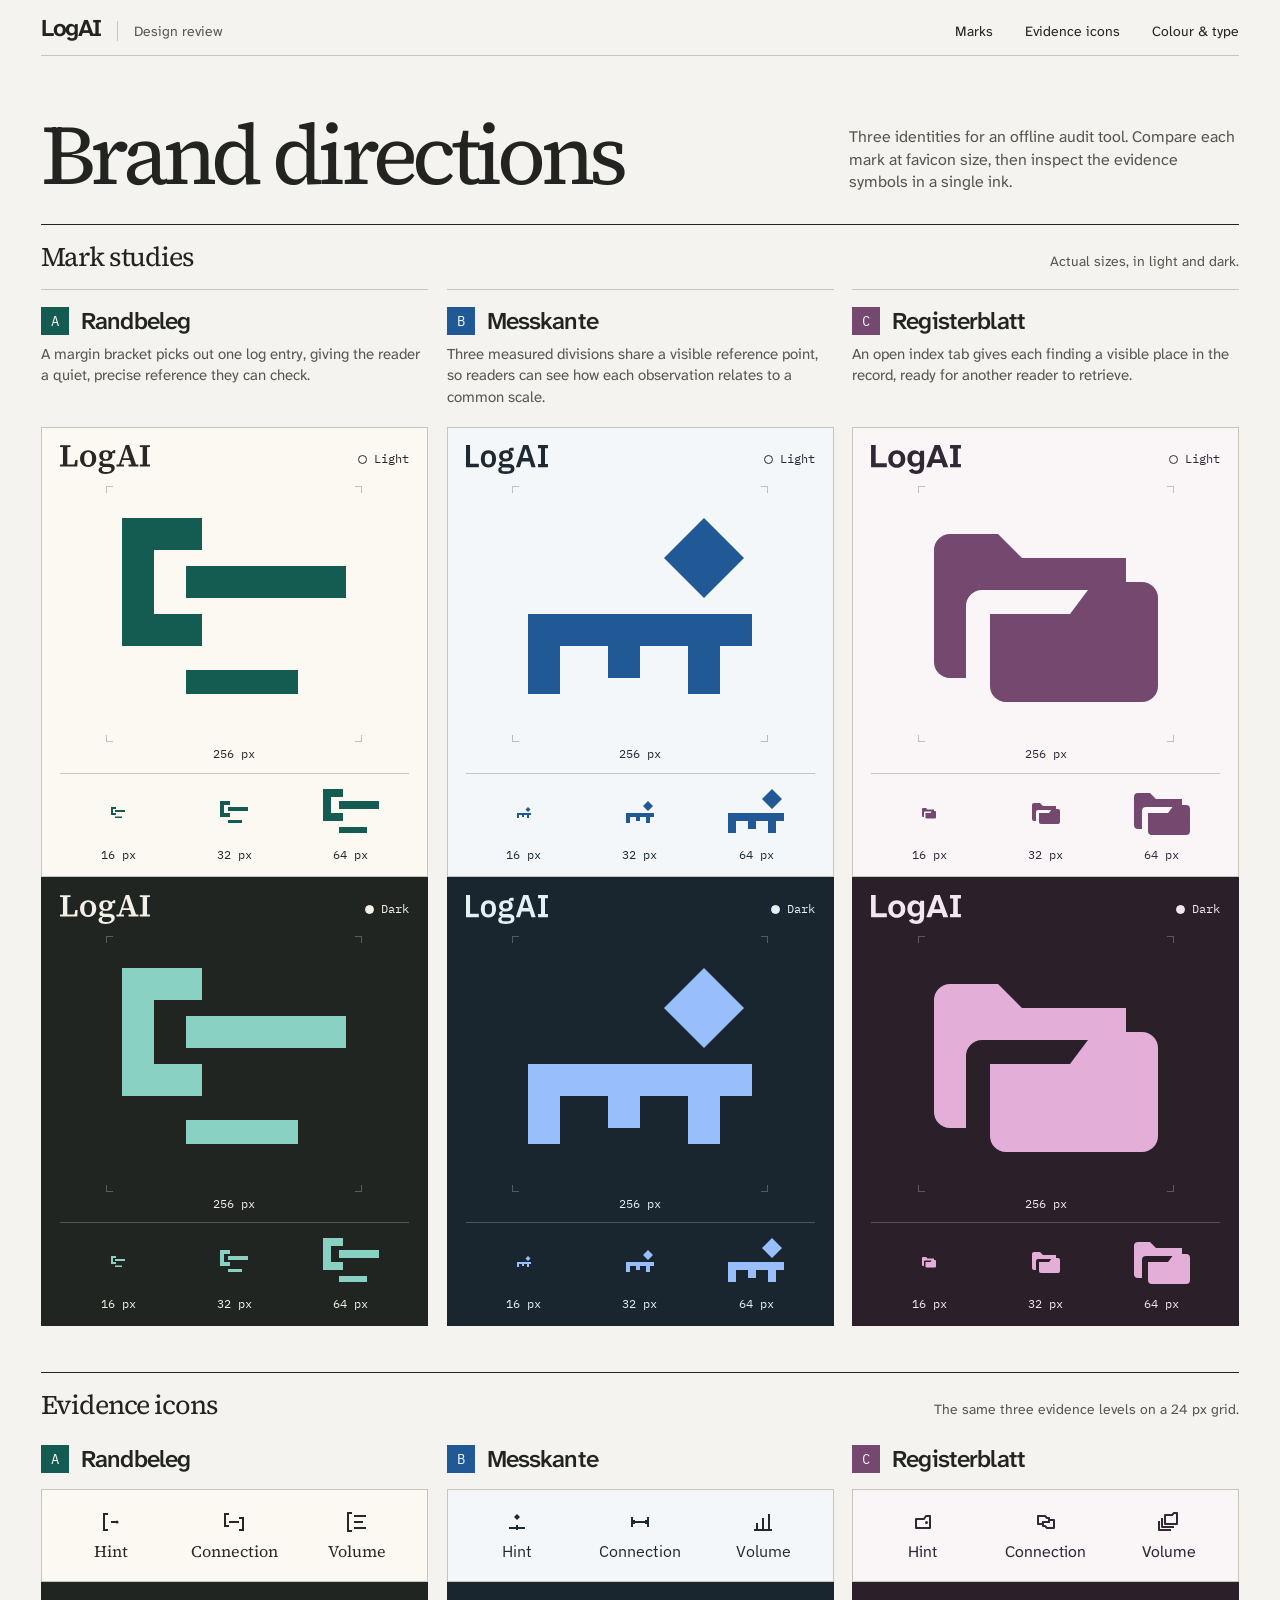
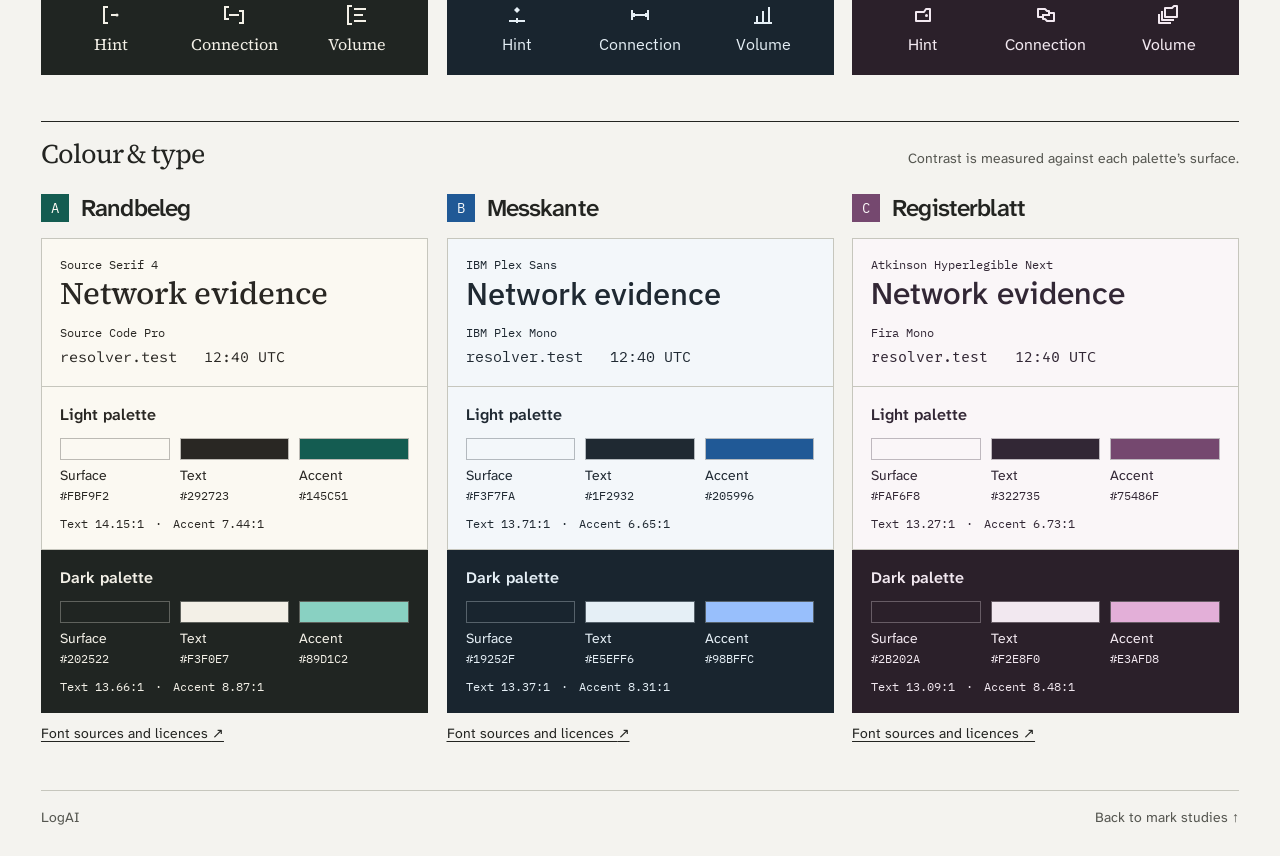
==== brand/preview/index.html @ e50e259f "feat(brand): present three visual directions for LogAI Signed-off-by: OpenAI Codex <noreply@openai.c" ====
<!doctype html>
<html lang="en">
<head>
  <meta charset="utf-8">
  <meta name="viewport" content="width=device-width, initial-scale=1">
  <title>Brand directions · LogAI</title>
  <link rel="stylesheet" href="styles.css">
</head>
<body>
  <a class="skip" href="#marks">Skip to the marks</a>
  <div class="page">
    <header>
      <div class="topbar">
        <div class="project"><strong>LogAI</strong><span>Design review</span></div>
        <nav aria-label="Review sections">
          <a href="#marks">Marks</a>
          <a href="#evidence">Evidence icons</a>
          <a href="#specs">Colour &amp; type</a>
        </nav>
      </div>
      <div class="masthead">
        <h1>Brand directions</h1>
        <p>Three identities for an offline audit tool. Compare each mark at favicon size, then inspect the evidence symbols in a single ink.</p>
      </div>
    </header>
    <main>
      <section id="marks" class="review-section" aria-labelledby="marks-title">
        <header class="section-heading">
          <h2 id="marks-title">Mark studies</h2>
          <p>Actual sizes, in light and dark.</p>
        </header>
        <div class="columns">
          <article class="direction direction-a">
            <header class="card-head">
              <h3 class="direction-name"><span class="letter">A</span>Randbeleg</h3>
              <p>A margin bracket picks out one log entry, giving the reader a quiet, precise reference they can check.</p>
            </header>
            <figure class="plate light" aria-label="Randbeleg, light mode">
              <figcaption class="plate-head">
                <img src="../directions/a/wordmark.svg" alt="LogAI">
                <span class="mode-label"><i aria-hidden="true"></i>Light</span>
              </figcaption>
              <div class="proof">
                <div class="measure">
                  <img src="../directions/a/mark.svg" alt="Randbeleg mark at 256 pixels" width="256" height="256">
                </div>
                <span class="large-size">256 px</span>
              </div>
              <div class="sizes">
                <div class="sample"><img src="../directions/a/mark.svg" alt="" width="16" height="16"><span>16 px</span></div>
                <div class="sample"><img src="../directions/a/mark.svg" alt="" width="32" height="32"><span>32 px</span></div>
                <div class="sample"><img src="../directions/a/mark.svg" alt="" width="64" height="64"><span>64 px</span></div>
              </div>
            </figure>
            <figure class="plate dark" aria-label="Randbeleg, dark mode">
              <figcaption class="plate-head">
                <img src="../directions/a/wordmark.svg#dark" alt="LogAI">
                <span class="mode-label"><i aria-hidden="true"></i>Dark</span>
              </figcaption>
              <div class="proof">
                <div class="measure">
                  <img src="../directions/a/mark.svg#dark" alt="Randbeleg mark at 256 pixels" width="256" height="256">
                </div>
                <span class="large-size">256 px</span>
              </div>
              <div class="sizes">
                <div class="sample"><img src="../directions/a/mark.svg#dark" alt="" width="16" height="16"><span>16 px</span></div>
                <div class="sample"><img src="../directions/a/mark.svg#dark" alt="" width="32" height="32"><span>32 px</span></div>
                <div class="sample"><img src="../directions/a/mark.svg#dark" alt="" width="64" height="64"><span>64 px</span></div>
              </div>
            </figure>
          </article>
          <article class="direction direction-b">
            <header class="card-head">
              <h3 class="direction-name"><span class="letter">B</span>Messkante</h3>
              <p>Three measured divisions share a visible reference point, so readers can see how each observation relates to a common scale.</p>
            </header>
            <figure class="plate light" aria-label="Messkante, light mode">
              <figcaption class="plate-head">
                <img src="../directions/b/wordmark.svg" alt="LogAI">
                <span class="mode-label"><i aria-hidden="true"></i>Light</span>
              </figcaption>
              <div class="proof">
                <div class="measure">
                  <img src="../directions/b/mark.svg" alt="Messkante mark at 256 pixels" width="256" height="256">
                </div>
                <span class="large-size">256 px</span>
              </div>
              <div class="sizes">
                <div class="sample"><img src="../directions/b/mark.svg" alt="" width="16" height="16"><span>16 px</span></div>
                <div class="sample"><img src="../directions/b/mark.svg" alt="" width="32" height="32"><span>32 px</span></div>
                <div class="sample"><img src="../directions/b/mark.svg" alt="" width="64" height="64"><span>64 px</span></div>
              </div>
            </figure>
            <figure class="plate dark" aria-label="Messkante, dark mode">
              <figcaption class="plate-head">
                <img src="../directions/b/wordmark.svg#dark" alt="LogAI">
                <span class="mode-label"><i aria-hidden="true"></i>Dark</span>
              </figcaption>
              <div class="proof">
                <div class="measure">
                  <img src="../directions/b/mark.svg#dark" alt="Messkante mark at 256 pixels" width="256" height="256">
                </div>
                <span class="large-size">256 px</span>
              </div>
              <div class="sizes">
                <div class="sample"><img src="../directions/b/mark.svg#dark" alt="" width="16" height="16"><span>16 px</span></div>
                <div class="sample"><img src="../directions/b/mark.svg#dark" alt="" width="32" height="32"><span>32 px</span></div>
                <div class="sample"><img src="../directions/b/mark.svg#dark" alt="" width="64" height="64"><span>64 px</span></div>
              </div>
            </figure>
          </article>
          <article class="direction direction-c">
            <header class="card-head">
              <h3 class="direction-name"><span class="letter">C</span>Registerblatt</h3>
              <p>An open index tab gives each finding a visible place in the record, ready for another reader to retrieve.</p>
            </header>
            <figure class="plate light" aria-label="Registerblatt, light mode">
              <figcaption class="plate-head">
                <img src="../directions/c/wordmark.svg" alt="LogAI">
                <span class="mode-label"><i aria-hidden="true"></i>Light</span>
              </figcaption>
              <div class="proof">
                <div class="measure">
                  <img src="../directions/c/mark.svg" alt="Registerblatt mark at 256 pixels" width="256" height="256">
                </div>
                <span class="large-size">256 px</span>
              </div>
              <div class="sizes">
                <div class="sample"><img src="../directions/c/mark.svg" alt="" width="16" height="16"><span>16 px</span></div>
                <div class="sample"><img src="../directions/c/mark.svg" alt="" width="32" height="32"><span>32 px</span></div>
                <div class="sample"><img src="../directions/c/mark.svg" alt="" width="64" height="64"><span>64 px</span></div>
              </div>
            </figure>
            <figure class="plate dark" aria-label="Registerblatt, dark mode">
              <figcaption class="plate-head">
                <img src="../directions/c/wordmark.svg#dark" alt="LogAI">
                <span class="mode-label"><i aria-hidden="true"></i>Dark</span>
              </figcaption>
              <div class="proof">
                <div class="measure">
                  <img src="../directions/c/mark.svg#dark" alt="Registerblatt mark at 256 pixels" width="256" height="256">
                </div>
                <span class="large-size">256 px</span>
              </div>
              <div class="sizes">
                <div class="sample"><img src="../directions/c/mark.svg#dark" alt="" width="16" height="16"><span>16 px</span></div>
                <div class="sample"><img src="../directions/c/mark.svg#dark" alt="" width="32" height="32"><span>32 px</span></div>
                <div class="sample"><img src="../directions/c/mark.svg#dark" alt="" width="64" height="64"><span>64 px</span></div>
              </div>
            </figure>
          </article>
        </div>
      </section>
      <section id="evidence" class="review-section" aria-labelledby="evidence-title">
        <header class="section-heading">
          <h2 id="evidence-title">Evidence icons</h2>
          <p>The same three evidence levels on a 24 px grid.</p>
        </header>
        <div class="columns">
          <article class="direction direction-a">
            <h3 class="direction-name"><span class="letter">A</span>Randbeleg</h3>
            <div class="icon-strip light" aria-label="Light mode">
              <ul>
                <li><img src="../directions/a/evidence-hint.svg" alt="" width="24" height="24"><span>Hint</span></li>
                <li><img src="../directions/a/evidence-connection.svg" alt="" width="24" height="24"><span>Connection</span></li>
                <li><img src="../directions/a/evidence-volume.svg" alt="" width="24" height="24"><span>Volume</span></li>
              </ul>
            </div>
            <div class="icon-strip dark" aria-label="Dark mode">
              <ul>
                <li><img src="../directions/a/evidence-hint.svg#dark" alt="" width="24" height="24"><span>Hint</span></li>
                <li><img src="../directions/a/evidence-connection.svg#dark" alt="" width="24" height="24"><span>Connection</span></li>
                <li><img src="../directions/a/evidence-volume.svg#dark" alt="" width="24" height="24"><span>Volume</span></li>
              </ul>
            </div>
          </article>
          <article class="direction direction-b">
            <h3 class="direction-name"><span class="letter">B</span>Messkante</h3>
            <div class="icon-strip light" aria-label="Light mode">
              <ul>
                <li><img src="../directions/b/evidence-hint.svg" alt="" width="24" height="24"><span>Hint</span></li>
                <li><img src="../directions/b/evidence-connection.svg" alt="" width="24" height="24"><span>Connection</span></li>
                <li><img src="../directions/b/evidence-volume.svg" alt="" width="24" height="24"><span>Volume</span></li>
              </ul>
            </div>
            <div class="icon-strip dark" aria-label="Dark mode">
              <ul>
                <li><img src="../directions/b/evidence-hint.svg#dark" alt="" width="24" height="24"><span>Hint</span></li>
                <li><img src="../directions/b/evidence-connection.svg#dark" alt="" width="24" height="24"><span>Connection</span></li>
                <li><img src="../directions/b/evidence-volume.svg#dark" alt="" width="24" height="24"><span>Volume</span></li>
              </ul>
            </div>
          </article>
          <article class="direction direction-c">
            <h3 class="direction-name"><span class="letter">C</span>Registerblatt</h3>
            <div class="icon-strip light" aria-label="Light mode">
              <ul>
                <li><img src="../directions/c/evidence-hint.svg" alt="" width="24" height="24"><span>Hint</span></li>
                <li><img src="../directions/c/evidence-connection.svg" alt="" width="24" height="24"><span>Connection</span></li>
                <li><img src="../directions/c/evidence-volume.svg" alt="" width="24" height="24"><span>Volume</span></li>
              </ul>
            </div>
            <div class="icon-strip dark" aria-label="Dark mode">
              <ul>
                <li><img src="../directions/c/evidence-hint.svg#dark" alt="" width="24" height="24"><span>Hint</span></li>
                <li><img src="../directions/c/evidence-connection.svg#dark" alt="" width="24" height="24"><span>Connection</span></li>
                <li><img src="../directions/c/evidence-volume.svg#dark" alt="" width="24" height="24"><span>Volume</span></li>
              </ul>
            </div>
          </article>
        </div>
      </section>
      <section id="specs" class="review-section" aria-labelledby="specs-title">
        <header class="section-heading">
          <h2 id="specs-title">Colour &amp; type</h2>
          <p>Contrast is measured against each palette’s surface.</p>
        </header>
        <div class="columns">
          <article class="direction direction-a">
            <h3 class="direction-name"><span class="letter">A</span>Randbeleg</h3>
            <div class="type-proof">
              <span class="type-label">Source Serif 4</span>
              <p lang="en">Network evidence</p>
              <span class="type-label">Source Code Pro</span>
              <samp>resolver.test &nbsp; 12:40 UTC</samp>
            </div>
            <div class="palette light">
              <h4>Light palette</h4>
              <ul>
                <li><i class="swatch surface" aria-hidden="true"></i><span>Surface</span><code>#FBF9F2</code></li>
                <li><i class="swatch text" aria-hidden="true"></i><span>Text</span><code>#292723</code></li>
                <li><i class="swatch accent" aria-hidden="true"></i><span>Accent</span><code>#145C51</code></li>
              </ul>
              <p class="ratios">Text 14.15:1 <span>·</span> Accent 7.44:1</p>
            </div>
            <div class="palette dark">
              <h4>Dark palette</h4>
              <ul>
                <li><i class="swatch surface" aria-hidden="true"></i><span>Surface</span><code>#202522</code></li>
                <li><i class="swatch text" aria-hidden="true"></i><span>Text</span><code>#F3F0E7</code></li>
                <li><i class="swatch accent" aria-hidden="true"></i><span>Accent</span><code>#89D1C2</code></li>
              </ul>
              <p class="ratios">Text 13.66:1 <span>·</span> Accent 8.87:1</p>
            </div>
            <a class="source-link" href="../directions/a/readme.md">Font sources and licences <span aria-hidden="true">↗</span></a>
          </article>
          <article class="direction direction-b">
            <h3 class="direction-name"><span class="letter">B</span>Messkante</h3>
            <div class="type-proof">
              <span class="type-label">IBM Plex Sans</span>
              <p lang="en">Network evidence</p>
              <span class="type-label">IBM Plex Mono</span>
              <samp>resolver.test &nbsp; 12:40 UTC</samp>
            </div>
            <div class="palette light">
              <h4>Light palette</h4>
              <ul>
                <li><i class="swatch surface" aria-hidden="true"></i><span>Surface</span><code>#F3F7FA</code></li>
                <li><i class="swatch text" aria-hidden="true"></i><span>Text</span><code>#1F2932</code></li>
                <li><i class="swatch accent" aria-hidden="true"></i><span>Accent</span><code>#205996</code></li>
              </ul>
              <p class="ratios">Text 13.71:1 <span>·</span> Accent 6.65:1</p>
            </div>
            <div class="palette dark">
              <h4>Dark palette</h4>
              <ul>
                <li><i class="swatch surface" aria-hidden="true"></i><span>Surface</span><code>#19252F</code></li>
                <li><i class="swatch text" aria-hidden="true"></i><span>Text</span><code>#E5EFF6</code></li>
                <li><i class="swatch accent" aria-hidden="true"></i><span>Accent</span><code>#98BFFC</code></li>
              </ul>
              <p class="ratios">Text 13.37:1 <span>·</span> Accent 8.31:1</p>
            </div>
            <a class="source-link" href="../directions/b/readme.md">Font sources and licences <span aria-hidden="true">↗</span></a>
          </article>
          <article class="direction direction-c">
            <h3 class="direction-name"><span class="letter">C</span>Registerblatt</h3>
            <div class="type-proof">
              <span class="type-label">Atkinson Hyperlegible Next</span>
              <p lang="en">Network evidence</p>
              <span class="type-label">Fira Mono</span>
              <samp>resolver.test &nbsp; 12:40 UTC</samp>
            </div>
            <div class="palette light">
              <h4>Light palette</h4>
              <ul>
                <li><i class="swatch surface" aria-hidden="true"></i><span>Surface</span><code>#FAF6F8</code></li>
                <li><i class="swatch text" aria-hidden="true"></i><span>Text</span><code>#322735</code></li>
                <li><i class="swatch accent" aria-hidden="true"></i><span>Accent</span><code>#75486F</code></li>
              </ul>
              <p class="ratios">Text 13.27:1 <span>·</span> Accent 6.73:1</p>
            </div>
            <div class="palette dark">
              <h4>Dark palette</h4>
              <ul>
                <li><i class="swatch surface" aria-hidden="true"></i><span>Surface</span><code>#2B202A</code></li>
                <li><i class="swatch text" aria-hidden="true"></i><span>Text</span><code>#F2E8F0</code></li>
                <li><i class="swatch accent" aria-hidden="true"></i><span>Accent</span><code>#E3AFD8</code></li>
              </ul>
              <p class="ratios">Text 13.09:1 <span>·</span> Accent 8.48:1</p>
            </div>
            <a class="source-link" href="../directions/c/readme.md">Font sources and licences <span aria-hidden="true">↗</span></a>
          </article>
        </div>
      </section>
    </main>
    <footer><span>LogAI</span><a href="#marks">Back to mark studies ↑</a></footer>
  </div>
</body>
</html>
---- brand/preview/styles.css ----
@font-face {
  font-family: "Source Serif 4";
  src: url("../directions/a/fonts/source-serif-4/source-serif-4.woff2") format("woff2");
  font-style: normal;
  font-weight: 200 800;
  font-display: swap;
}

@font-face {
  font-family: "Source Code Pro";
  src: url("../directions/a/fonts/source-code-pro/source-code-pro.woff2") format("woff2");
  font-style: normal;
  font-weight: 400;
  font-display: swap;
}

@font-face {
  font-family: "IBM Plex Sans";
  src: url("../directions/b/fonts/ibm-plex-sans/ibm-plex-sans.woff2") format("woff2");
  font-style: normal;
  font-weight: 200 800;
  font-display: swap;
}

@font-face {
  font-family: "IBM Plex Mono";
  src: url("../directions/b/fonts/ibm-plex-mono/ibm-plex-mono.woff2") format("woff2");
  font-style: normal;
  font-weight: 400;
  font-display: swap;
}

@font-face {
  font-family: "Atkinson Hyperlegible Next";
  src: url("../directions/c/fonts/atkinson-hyperlegible-next/atkinson-hyperlegible-next.woff2") format("woff2");
  font-style: normal;
  font-weight: 200 800;
  font-display: swap;
}

@font-face {
  font-family: "Fira Mono";
  src: url("../directions/c/fonts/fira-mono/fira-mono.woff2") format("woff2");
  font-style: normal;
  font-weight: 400;
  font-display: swap;
}

.direction-a {
  --text-family: "Source Serif 4", serif;
  --mono-family: "Source Code Pro", monospace;
  --paper: #FBF9F2;
  --ink: #292723;
  --accent: #145C51;
}
.direction-a .dark {
  --paper: #202522;
  --ink: #F3F0E7;
  --accent: #89D1C2;
}

.direction-b {
  --text-family: "IBM Plex Sans", sans-serif;
  --mono-family: "IBM Plex Mono", monospace;
  --paper: #F3F7FA;
  --ink: #1F2932;
  --accent: #205996;
}
.direction-b .dark {
  --paper: #19252F;
  --ink: #E5EFF6;
  --accent: #98BFFC;
}

.direction-c {
  --text-family: "Atkinson Hyperlegible Next", sans-serif;
  --mono-family: "Fira Mono", monospace;
  --paper: #FAF6F8;
  --ink: #322735;
  --accent: #75486F;
}
.direction-c .dark {
  --paper: #2B202A;
  --ink: #F2E8F0;
  --accent: #E3AFD8;
}

:root {
  --sheet: #f4f3ef;
  --black: #232421;
  --muted: #555650;
  --rule: #c6c6bd;
  --ui: "Atkinson Hyperlegible Next", Arial, sans-serif;
  --mono: "IBM Plex Mono", monospace;
  color: var(--black);
  background: var(--sheet);
  font: 16px/1.45 var(--ui);
  font-synthesis: none;
}
* { box-sizing: border-box; }
body, h1, h2, h3, h4, p, figure, ul { margin: 0; }
a { color: inherit; text-underline-offset: 0.24em; }
a:hover { text-decoration: underline; }
a:focus-visible { outline: 2px solid currentColor; outline-offset: 4px; }
img { display: block; }
.page { max-width: 1592px; padding-inline: clamp(16px, 3.2vw, 60px); margin-inline: auto; }
.skip { position: absolute; left: 1rem; top: -6rem; padding: 0.6rem 1rem; background: white; }
.skip:focus { top: 0.6rem; z-index: 1; }
.topbar, .masthead, .section-heading, footer {
  display: flex;
  align-items: baseline;
  justify-content: space-between;
  gap: 24px;
}
.topbar { padding-block: 16px 14px; border-bottom: 1px solid var(--rule); }
.project, nav { display: flex; align-items: baseline; gap: 16px; }
.project strong { font: 650 24px/1 var(--ui); letter-spacing: -0.06em; }
.project span { border-left: 1px solid var(--rule); padding-left: 16px; color: var(--muted); }
nav { gap: clamp(14px, 2.5vw, 36px); }
nav a, footer a { text-decoration: none; }
nav, .project span, footer { font-size: 14px; }
.masthead { align-items: end; padding-block: clamp(32px, 4.5vw, 64px) 30px; }
h1, h2 { font-family: "Source Serif 4", Georgia, serif; font-weight: 420; }
h1 { font-size: clamp(52px, 6.6vw, 102px); line-height: 0.95; letter-spacing: -0.067em; }
.masthead p { max-width: 39ch; color: var(--muted); font-size: 16px; line-height: 1.42; }
.review-section { border-top: 1px solid var(--black); padding-block: 17px 46px; scroll-margin-top: 12px; }
.section-heading { margin-block: 0 16px; }
h2 { font-size: clamp(24px, 2.1vw, 32px); line-height: 1.15; letter-spacing: -0.04em; }
.section-heading p { color: var(--muted); font-size: 14px; }
.columns { display: grid; grid-template-columns: repeat(3, minmax(0, 1fr)); gap: clamp(12px, 1.45vw, 24px); }
.direction { min-width: 0; }
.direction-name { display: flex; align-items: center; gap: 12px; font: 570 24px/1.1 var(--ui); letter-spacing: -0.035em; }
.letter {
  display: inline-grid;
  place-items: center;
  flex: 0 0 28px;
  height: 28px;
  font: 14px/1 var(--mono);
  background: var(--accent);
  color: var(--paper);
}
#marks .direction { display: grid; grid-template-rows: subgrid; grid-row: span 3; row-gap: 0; }
.card-head { padding: 17px 0 19px; border-top: 1px solid var(--rule); }
.card-head p { margin-top: 9px; font-size: 15px; line-height: 1.42; max-width: 50ch; color: var(--muted); }
.plate, .icon-strip, .palette { color: var(--ink); background-color: var(--paper); }
.plate { padding: 17px 18px 12px; border: 1px solid var(--rule); }
.plate.dark { border-color: var(--paper); }
.plate-head { display: flex; align-items: center; justify-content: space-between; gap: 12px; }
.plate-head img { height: 29px; width: auto; max-width: 55%; }
.mode-label, .large-size, .sample span, .type-label, .ratios, code, samp { font: 12px/1.4 var(--mono); }
.mode-label { display: inline-flex; align-items: center; gap: 7px; }
.mode-label i { width: 9px; height: 9px; border: 1px solid; border-radius: 50%; }
.dark .mode-label i { background: currentColor; }
.proof { display: grid; justify-items: center; gap: 4px; padding: 12px 0 10px; }
.measure {
  width: 256px;
  height: 256px;
  --tick: color-mix(in srgb, var(--ink) 27%, var(--paper));
  background:
    linear-gradient(var(--tick), var(--tick)) left top / 7px 1px,
    linear-gradient(var(--tick), var(--tick)) left top / 1px 7px,
    linear-gradient(var(--tick), var(--tick)) right top / 7px 1px,
    linear-gradient(var(--tick), var(--tick)) right top / 1px 7px,
    linear-gradient(var(--tick), var(--tick)) left bottom / 7px 1px,
    linear-gradient(var(--tick), var(--tick)) left bottom / 1px 7px,
    linear-gradient(var(--tick), var(--tick)) right bottom / 7px 1px,
    linear-gradient(var(--tick), var(--tick)) right bottom / 1px 7px;
  background-repeat: no-repeat;
}
.sizes { display: grid; grid-template-columns: repeat(3, 1fr); border-top: 1px solid color-mix(in srgb, var(--ink) 24%, var(--paper)); padding-top: 7px; }
.sample { display: grid; grid-template-rows: 64px auto; justify-items: center; align-items: center; gap: 2px; }
#evidence .direction-name, #specs .direction-name { padding-block: 8px 16px; }
.icon-strip { padding: 20px 8px; border: 1px solid var(--rule); }
.icon-strip.dark { border-color: var(--paper); }
.icon-strip ul { list-style: none; padding: 0; display: grid; grid-template-columns: repeat(3, 1fr); }
.icon-strip li { display: grid; justify-items: center; gap: 8px; font: 400 16px/1.2 var(--text-family); }
.type-proof { padding: 18px; background: var(--paper); color: var(--ink); border: 1px solid var(--rule); }
.type-label { display: block; }
.type-proof p { margin-block: 1px 12px; font: 500 clamp(23px, 2.45vw, 38px)/1.2 var(--text-family); }
.type-proof samp { display: block; margin-top: 4px; font: 15px/1.5 var(--mono-family); }
.palette { padding: 16px 18px; border: 1px solid var(--rule); border-top: 0; }
.palette.dark { border-color: var(--paper); }
.palette h4 { font-size: 16px; font-weight: 600; }
.palette ul { display: grid; grid-template-columns: repeat(3, 1fr); column-gap: 10px; margin: 12px 0; padding: 0; list-style: none; }
.palette li { display: grid; row-gap: 2px; font-size: 14px; }
.swatch { height: 22px; margin-bottom: 3px; border: 1px solid color-mix(in srgb, var(--ink) 30%, var(--paper)); }
.swatch.surface { background: var(--paper); }
.swatch.text { background: var(--ink); }
.swatch.accent { background: var(--accent); }
.ratios span { margin-inline: 4px; }
.source-link { display: inline-block; margin-top: 10px; font-size: 14px; }
footer { border-top: 1px solid var(--rule); padding-block: 16px 28px; color: var(--muted); }
@media (max-width: 989px) {
  .columns { grid-template-columns: 1fr; gap: 28px; }
  #marks .direction { display: grid; grid-template-columns: repeat(2, minmax(0, 1fr)); grid-template-rows: auto auto; grid-row: auto; }
  .card-head { grid-column: 1 / -1; }
  .card-head p { max-width: 72ch; }
  #evidence .direction, #specs .direction { display: grid; grid-template-columns: repeat(2, minmax(0, 1fr)); }
  #evidence .direction-name, #specs .direction-name, .type-proof, .source-link { grid-column: 1 / -1; }
}
@media (max-width: 650px) {
  .page { padding-inline: 16px; }
  .topbar, .masthead, .section-heading { align-items: start; flex-direction: column; gap: 10px; }
  .topbar { padding-block: 14px 10px; }
  nav { column-gap: 22px; flex-wrap: wrap; }
  .masthead { padding-block: 28px 24px; }
  .masthead p { max-width: 45ch; }
  .section-heading { gap: 3px; }
  .review-section { padding-bottom: 32px; }
  .card-head { padding-block: 14px; }
  #marks .direction, #evidence .direction, #specs .direction { display: block; }
  .plate { padding-inline: clamp(8px, 3vw, 18px); }
  .type-proof p { font-size: 30px; }
}
@media print {
  .topbar nav, .source-link, footer a { display: none; }
  .page { padding: 0; }
  .plate, .palette, .icon-strip { print-color-adjust: exact; break-inside: avoid; }
}
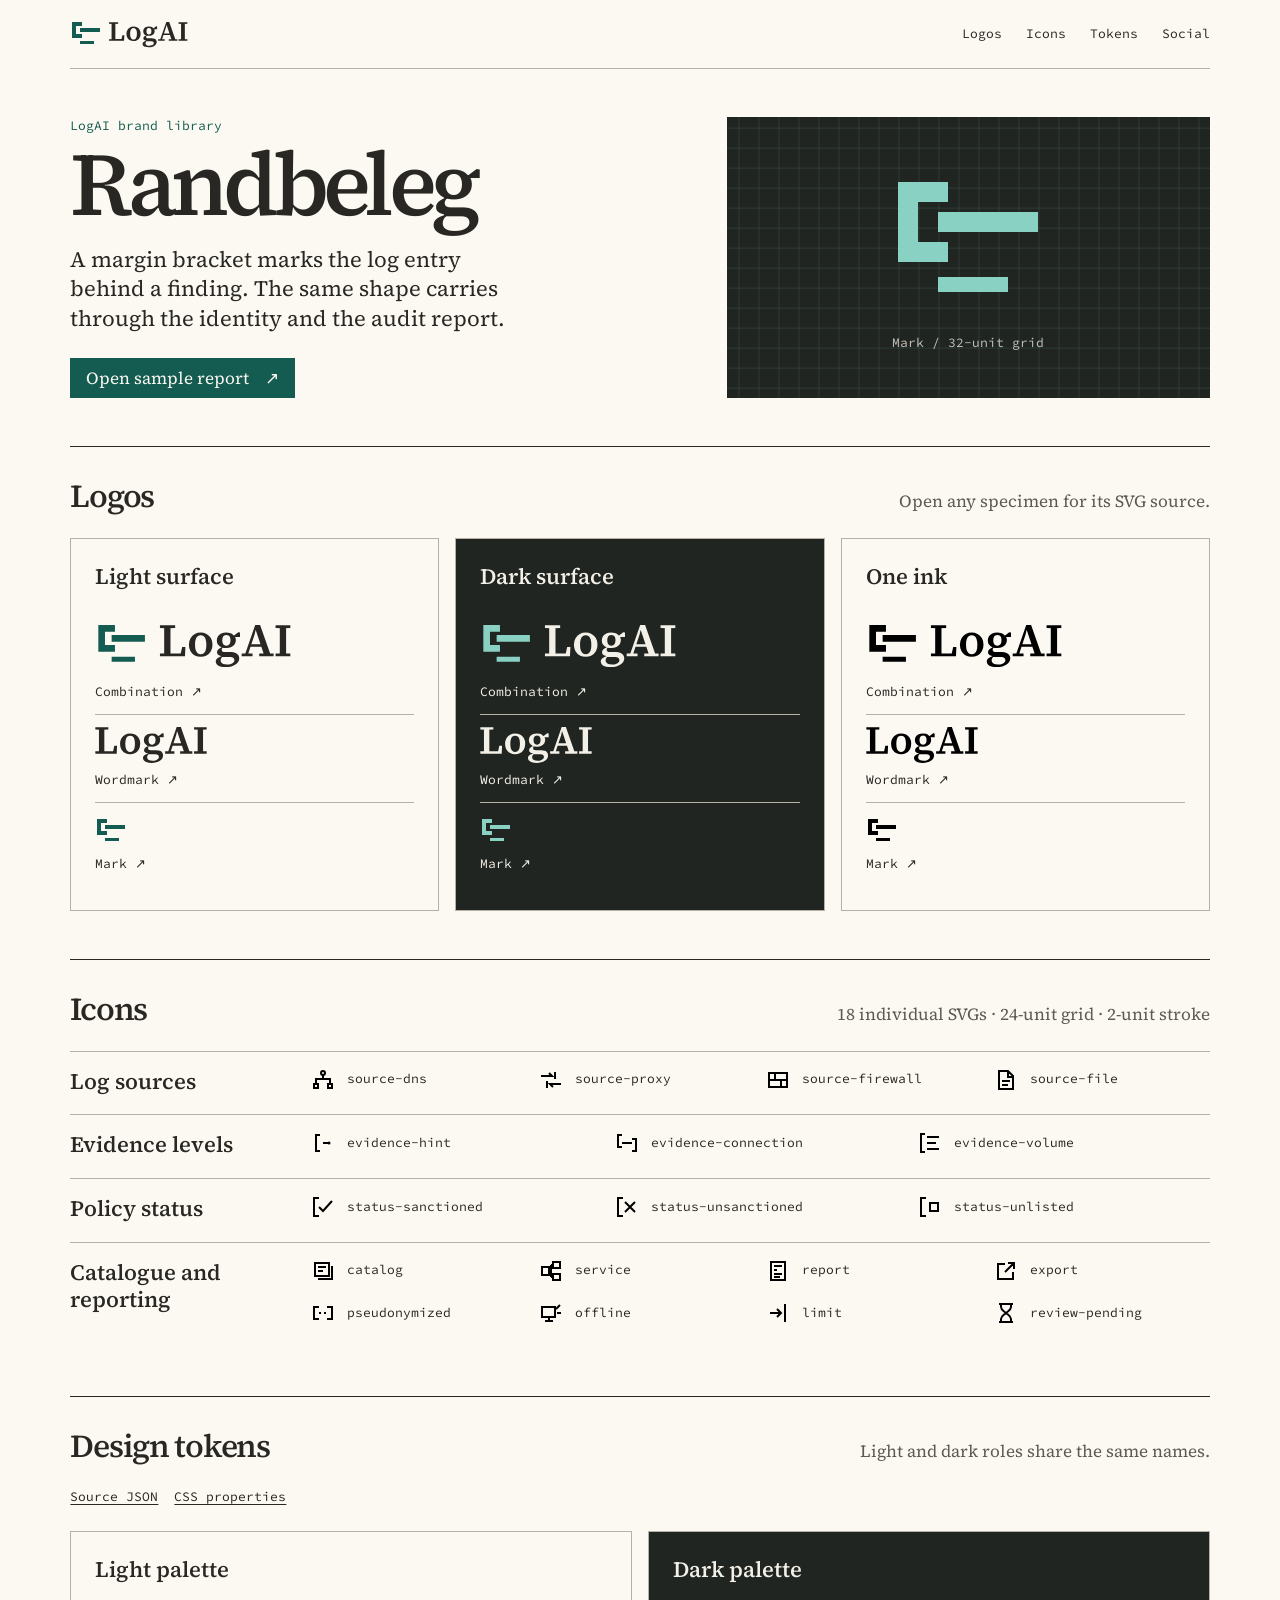
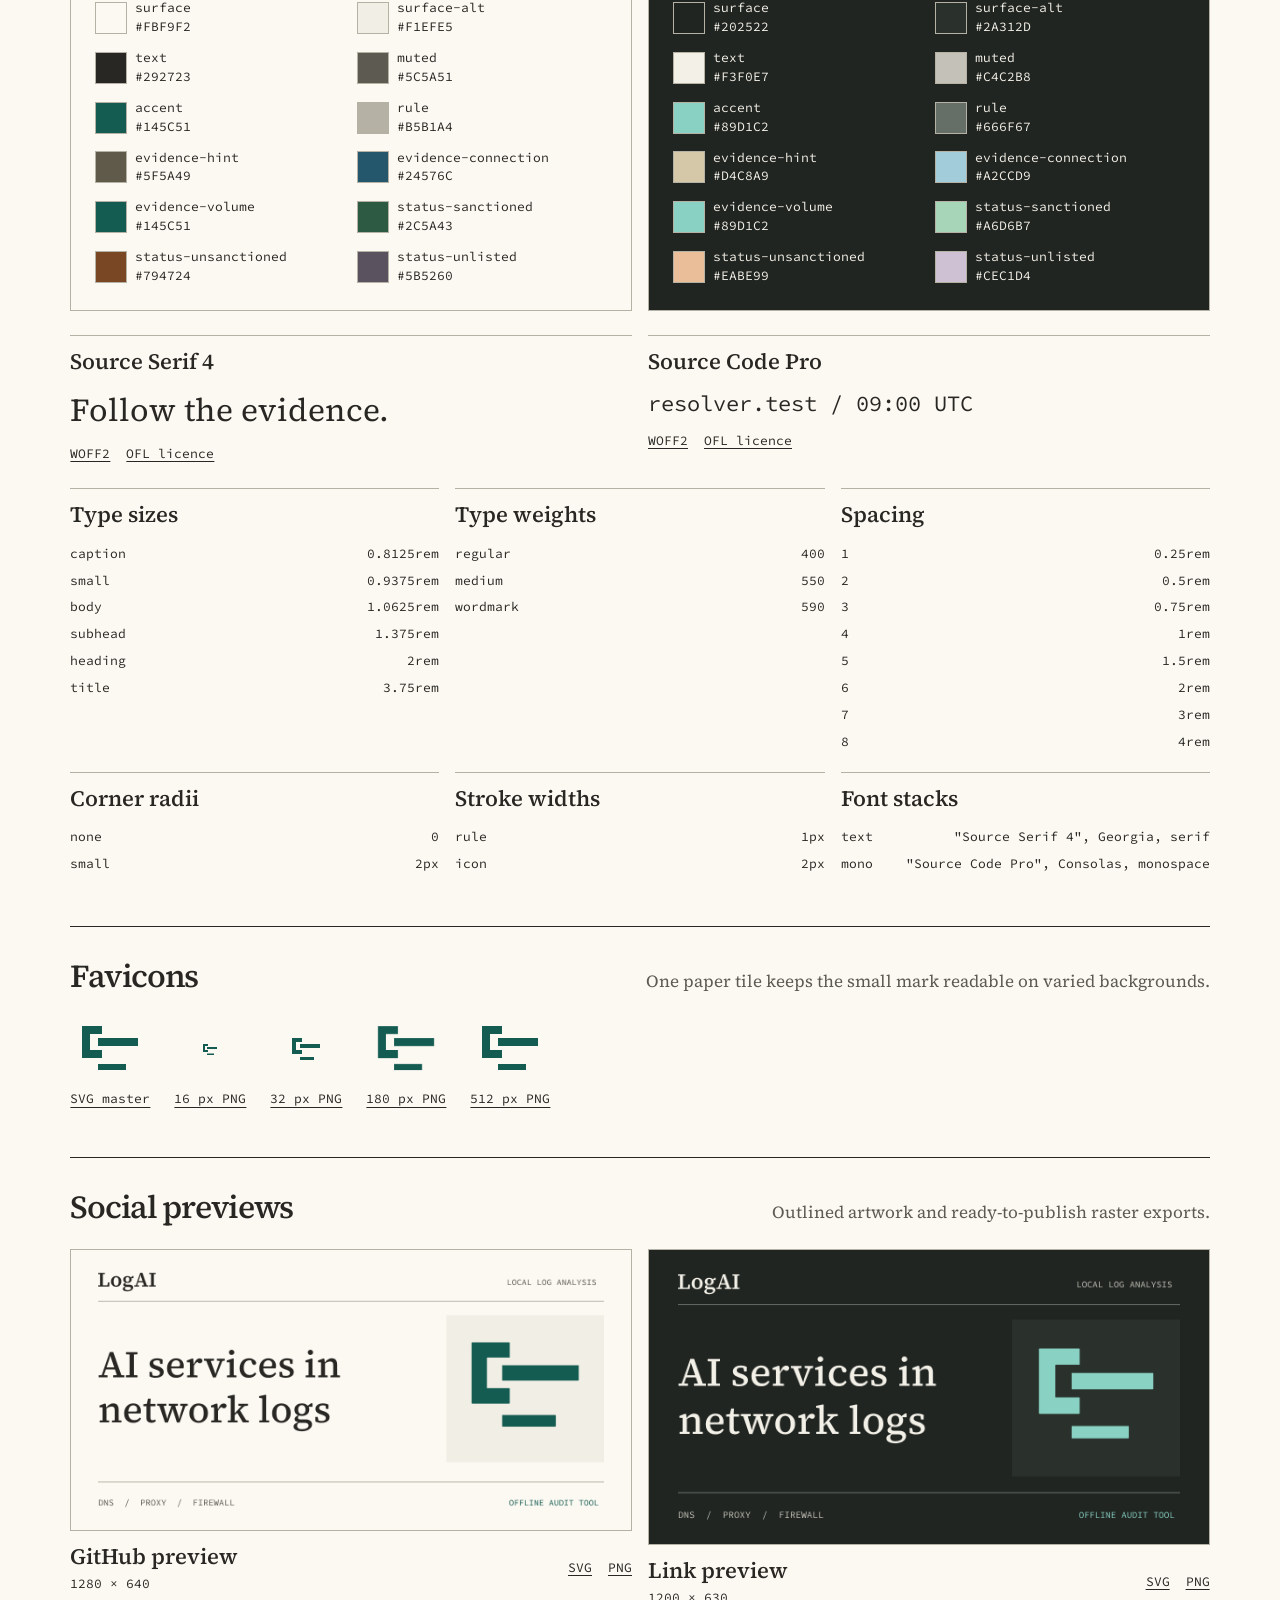
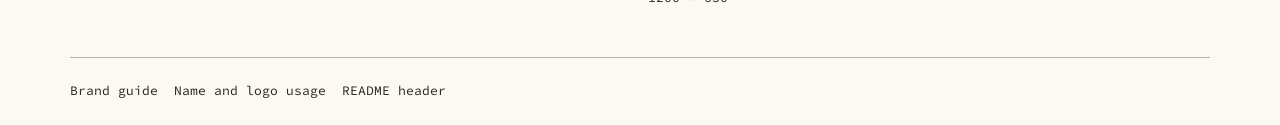
==== commit 7ecc3aea: "feat(brand): deliver the Randbeleg identity and audit report reference Signed-off-by: OpenAI Codex <" ====
--- a/brand/preview/index.html
+++ b/brand/preview/index.html
@@ -3,308 +3,176 @@
 <head>
   <meta charset="utf-8">
   <meta name="viewport" content="width=device-width, initial-scale=1">
-  <title>Brand directions · LogAI</title>
+  <title>Randbeleg · LogAI asset library</title>
+  <link rel="icon" href="../favicon/favicon.svg">
+  <link rel="stylesheet" href="../fonts/fonts.css">
+  <link rel="stylesheet" href="../tokens/tokens.css">
   <link rel="stylesheet" href="styles.css">
 </head>
 <body>
-  <a class="skip" href="#marks">Skip to the marks</a>
+  <a class="skip" href="#logos">Skip to assets</a>
   <div class="page">
-    <header>
-      <div class="topbar">
-        <div class="project"><strong>LogAI</strong><span>Design review</span></div>
-        <nav aria-label="Review sections">
-          <a href="#marks">Marks</a>
-          <a href="#evidence">Evidence icons</a>
-          <a href="#specs">Colour &amp; type</a>
-        </nav>
-      </div>
-      <div class="masthead">
-        <h1>Brand directions</h1>
-        <p>Three identities for an offline audit tool. Compare each mark at favicon size, then inspect the evidence symbols in a single ink.</p>
-      </div>
+    <header class="bar">
+      <picture>
+        <source media="screen and (prefers-color-scheme: dark)" srcset="../logo/logai-logo-dark.svg">
+        <img src="../logo/logai-logo-light.svg" alt="LogAI" width="119" height="36">
+      </picture>
+      <nav aria-label="Asset library"><a href="#logos">Logos</a><a href="#icons">Icons</a><a href="#tokens">Tokens</a><a href="#social">Social</a></nav>
     </header>
     <main>
-      <section id="marks" class="review-section" aria-labelledby="marks-title">
-        <header class="section-heading">
-          <h2 id="marks-title">Mark studies</h2>
-          <p>Actual sizes, in light and dark.</p>
-        </header>
-        <div class="columns">
-          <article class="direction direction-a">
-            <header class="card-head">
-              <h3 class="direction-name"><span class="letter">A</span>Randbeleg</h3>
-              <p>A margin bracket picks out one log entry, giving the reader a quiet, precise reference they can check.</p>
-            </header>
-            <figure class="plate light" aria-label="Randbeleg, light mode">
-              <figcaption class="plate-head">
-                <img src="../directions/a/wordmark.svg" alt="LogAI">
-                <span class="mode-label"><i aria-hidden="true"></i>Light</span>
-              </figcaption>
-              <div class="proof">
-                <div class="measure">
-                  <img src="../directions/a/mark.svg" alt="Randbeleg mark at 256 pixels" width="256" height="256">
-                </div>
-                <span class="large-size">256 px</span>
-              </div>
-              <div class="sizes">
-                <div class="sample"><img src="../directions/a/mark.svg" alt="" width="16" height="16"><span>16 px</span></div>
-                <div class="sample"><img src="../directions/a/mark.svg" alt="" width="32" height="32"><span>32 px</span></div>
-                <div class="sample"><img src="../directions/a/mark.svg" alt="" width="64" height="64"><span>64 px</span></div>
-              </div>
-            </figure>
-            <figure class="plate dark" aria-label="Randbeleg, dark mode">
-              <figcaption class="plate-head">
-                <img src="../directions/a/wordmark.svg#dark" alt="LogAI">
-                <span class="mode-label"><i aria-hidden="true"></i>Dark</span>
-              </figcaption>
-              <div class="proof">
-                <div class="measure">
-                  <img src="../directions/a/mark.svg#dark" alt="Randbeleg mark at 256 pixels" width="256" height="256">
-                </div>
-                <span class="large-size">256 px</span>
-              </div>
-              <div class="sizes">
-                <div class="sample"><img src="../directions/a/mark.svg#dark" alt="" width="16" height="16"><span>16 px</span></div>
-                <div class="sample"><img src="../directions/a/mark.svg#dark" alt="" width="32" height="32"><span>32 px</span></div>
-                <div class="sample"><img src="../directions/a/mark.svg#dark" alt="" width="64" height="64"><span>64 px</span></div>
-              </div>
-            </figure>
-          </article>
-          <article class="direction direction-b">
-            <header class="card-head">
-              <h3 class="direction-name"><span class="letter">B</span>Messkante</h3>
-              <p>Three measured divisions share a visible reference point, so readers can see how each observation relates to a common scale.</p>
-            </header>
-            <figure class="plate light" aria-label="Messkante, light mode">
-              <figcaption class="plate-head">
-                <img src="../directions/b/wordmark.svg" alt="LogAI">
-                <span class="mode-label"><i aria-hidden="true"></i>Light</span>
-              </figcaption>
-              <div class="proof">
-                <div class="measure">
-                  <img src="../directions/b/mark.svg" alt="Messkante mark at 256 pixels" width="256" height="256">
-                </div>
-                <span class="large-size">256 px</span>
-              </div>
-              <div class="sizes">
-                <div class="sample"><img src="../directions/b/mark.svg" alt="" width="16" height="16"><span>16 px</span></div>
-                <div class="sample"><img src="../directions/b/mark.svg" alt="" width="32" height="32"><span>32 px</span></div>
-                <div class="sample"><img src="../directions/b/mark.svg" alt="" width="64" height="64"><span>64 px</span></div>
-              </div>
-            </figure>
-            <figure class="plate dark" aria-label="Messkante, dark mode">
-              <figcaption class="plate-head">
-                <img src="../directions/b/wordmark.svg#dark" alt="LogAI">
-                <span class="mode-label"><i aria-hidden="true"></i>Dark</span>
-              </figcaption>
-              <div class="proof">
-                <div class="measure">
-                  <img src="../directions/b/mark.svg#dark" alt="Messkante mark at 256 pixels" width="256" height="256">
-                </div>
-                <span class="large-size">256 px</span>
-              </div>
-              <div class="sizes">
-                <div class="sample"><img src="../directions/b/mark.svg#dark" alt="" width="16" height="16"><span>16 px</span></div>
-                <div class="sample"><img src="../directions/b/mark.svg#dark" alt="" width="32" height="32"><span>32 px</span></div>
-                <div class="sample"><img src="../directions/b/mark.svg#dark" alt="" width="64" height="64"><span>64 px</span></div>
-              </div>
-            </figure>
-          </article>
-          <article class="direction direction-c">
-            <header class="card-head">
-              <h3 class="direction-name"><span class="letter">C</span>Registerblatt</h3>
-              <p>An open index tab gives each finding a visible place in the record, ready for another reader to retrieve.</p>
-            </header>
-            <figure class="plate light" aria-label="Registerblatt, light mode">
-              <figcaption class="plate-head">
-                <img src="../directions/c/wordmark.svg" alt="LogAI">
-                <span class="mode-label"><i aria-hidden="true"></i>Light</span>
-              </figcaption>
-              <div class="proof">
-                <div class="measure">
-                  <img src="../directions/c/mark.svg" alt="Registerblatt mark at 256 pixels" width="256" height="256">
-                </div>
-                <span class="large-size">256 px</span>
-              </div>
-              <div class="sizes">
-                <div class="sample"><img src="../directions/c/mark.svg" alt="" width="16" height="16"><span>16 px</span></div>
-                <div class="sample"><img src="../directions/c/mark.svg" alt="" width="32" height="32"><span>32 px</span></div>
-                <div class="sample"><img src="../directions/c/mark.svg" alt="" width="64" height="64"><span>64 px</span></div>
-              </div>
-            </figure>
-            <figure class="plate dark" aria-label="Registerblatt, dark mode">
-              <figcaption class="plate-head">
-                <img src="../directions/c/wordmark.svg#dark" alt="LogAI">
-                <span class="mode-label"><i aria-hidden="true"></i>Dark</span>
-              </figcaption>
-              <div class="proof">
-                <div class="measure">
-                  <img src="../directions/c/mark.svg#dark" alt="Registerblatt mark at 256 pixels" width="256" height="256">
-                </div>
-                <span class="large-size">256 px</span>
-              </div>
-              <div class="sizes">
-                <div class="sample"><img src="../directions/c/mark.svg#dark" alt="" width="16" height="16"><span>16 px</span></div>
-                <div class="sample"><img src="../directions/c/mark.svg#dark" alt="" width="32" height="32"><span>32 px</span></div>
-                <div class="sample"><img src="../directions/c/mark.svg#dark" alt="" width="64" height="64"><span>64 px</span></div>
-              </div>
-            </figure>
-          </article>
+      <header class="hero">
+        <div class="intro">
+          <p class="kicker">LogAI brand library</p>
+          <h1>Randbeleg</h1>
+          <p class="lead">A margin bracket marks the log entry behind a finding. The same shape carries through the identity and the audit report.</p>
+          <a class="action" href="../templates/report/report.html">Open sample report <span aria-hidden="true">↗</span></a>
         </div>
-      </section>
-      <section id="evidence" class="review-section" aria-labelledby="evidence-title">
-        <header class="section-heading">
-          <h2 id="evidence-title">Evidence icons</h2>
-          <p>The same three evidence levels on a 24 px grid.</p>
-        </header>
-        <div class="columns">
-          <article class="direction direction-a">
-            <h3 class="direction-name"><span class="letter">A</span>Randbeleg</h3>
-            <div class="icon-strip light" aria-label="Light mode">
-              <ul>
-                <li><img src="../directions/a/evidence-hint.svg" alt="" width="24" height="24"><span>Hint</span></li>
-                <li><img src="../directions/a/evidence-connection.svg" alt="" width="24" height="24"><span>Connection</span></li>
-                <li><img src="../directions/a/evidence-volume.svg" alt="" width="24" height="24"><span>Volume</span></li>
-              </ul>
-            </div>
-            <div class="icon-strip dark" aria-label="Dark mode">
-              <ul>
-                <li><img src="../directions/a/evidence-hint.svg#dark" alt="" width="24" height="24"><span>Hint</span></li>
-                <li><img src="../directions/a/evidence-connection.svg#dark" alt="" width="24" height="24"><span>Connection</span></li>
-                <li><img src="../directions/a/evidence-volume.svg#dark" alt="" width="24" height="24"><span>Volume</span></li>
-              </ul>
-            </div>
-          </article>
-          <article class="direction direction-b">
-            <h3 class="direction-name"><span class="letter">B</span>Messkante</h3>
-            <div class="icon-strip light" aria-label="Light mode">
-              <ul>
-                <li><img src="../directions/b/evidence-hint.svg" alt="" width="24" height="24"><span>Hint</span></li>
-                <li><img src="../directions/b/evidence-connection.svg" alt="" width="24" height="24"><span>Connection</span></li>
-                <li><img src="../directions/b/evidence-volume.svg" alt="" width="24" height="24"><span>Volume</span></li>
-              </ul>
-            </div>
-            <div class="icon-strip dark" aria-label="Dark mode">
-              <ul>
-                <li><img src="../directions/b/evidence-hint.svg#dark" alt="" width="24" height="24"><span>Hint</span></li>
-                <li><img src="../directions/b/evidence-connection.svg#dark" alt="" width="24" height="24"><span>Connection</span></li>
-                <li><img src="../directions/b/evidence-volume.svg#dark" alt="" width="24" height="24"><span>Volume</span></li>
-              </ul>
-            </div>
-          </article>
-          <article class="direction direction-c">
-            <h3 class="direction-name"><span class="letter">C</span>Registerblatt</h3>
-            <div class="icon-strip light" aria-label="Light mode">
-              <ul>
-                <li><img src="../directions/c/evidence-hint.svg" alt="" width="24" height="24"><span>Hint</span></li>
-                <li><img src="../directions/c/evidence-connection.svg" alt="" width="24" height="24"><span>Connection</span></li>
-                <li><img src="../directions/c/evidence-volume.svg" alt="" width="24" height="24"><span>Volume</span></li>
-              </ul>
-            </div>
-            <div class="icon-strip dark" aria-label="Dark mode">
-              <ul>
-                <li><img src="../directions/c/evidence-hint.svg#dark" alt="" width="24" height="24"><span>Hint</span></li>
-                <li><img src="../directions/c/evidence-connection.svg#dark" alt="" width="24" height="24"><span>Connection</span></li>
-                <li><img src="../directions/c/evidence-volume.svg#dark" alt="" width="24" height="24"><span>Volume</span></li>
-              </ul>
-            </div>
-          </article>
+        <div class="proof">
+          <img src="../logo/logai-mark-dark.svg" alt="Randbeleg mark" width="160" height="160">
+          <span>Mark / 32-unit grid</span>
         </div>
-      </section>
-      <section id="specs" class="review-section" aria-labelledby="specs-title">
-        <header class="section-heading">
-          <h2 id="specs-title">Colour &amp; type</h2>
-          <p>Contrast is measured against each palette’s surface.</p>
-        </header>
-        <div class="columns">
-          <article class="direction direction-a">
-            <h3 class="direction-name"><span class="letter">A</span>Randbeleg</h3>
-            <div class="type-proof">
-              <span class="type-label">Source Serif 4</span>
-              <p lang="en">Network evidence</p>
-              <span class="type-label">Source Code Pro</span>
-              <samp>resolver.test &nbsp; 12:40 UTC</samp>
-            </div>
-            <div class="palette light">
-              <h4>Light palette</h4>
-              <ul>
-                <li><i class="swatch surface" aria-hidden="true"></i><span>Surface</span><code>#FBF9F2</code></li>
-                <li><i class="swatch text" aria-hidden="true"></i><span>Text</span><code>#292723</code></li>
-                <li><i class="swatch accent" aria-hidden="true"></i><span>Accent</span><code>#145C51</code></li>
-              </ul>
-              <p class="ratios">Text 14.15:1 <span>·</span> Accent 7.44:1</p>
-            </div>
-            <div class="palette dark">
-              <h4>Dark palette</h4>
-              <ul>
-                <li><i class="swatch surface" aria-hidden="true"></i><span>Surface</span><code>#202522</code></li>
-                <li><i class="swatch text" aria-hidden="true"></i><span>Text</span><code>#F3F0E7</code></li>
-                <li><i class="swatch accent" aria-hidden="true"></i><span>Accent</span><code>#89D1C2</code></li>
-              </ul>
-              <p class="ratios">Text 13.66:1 <span>·</span> Accent 8.87:1</p>
-            </div>
-            <a class="source-link" href="../directions/a/readme.md">Font sources and licences <span aria-hidden="true">↗</span></a>
-          </article>
-          <article class="direction direction-b">
-            <h3 class="direction-name"><span class="letter">B</span>Messkante</h3>
-            <div class="type-proof">
-              <span class="type-label">IBM Plex Sans</span>
-              <p lang="en">Network evidence</p>
-              <span class="type-label">IBM Plex Mono</span>
-              <samp>resolver.test &nbsp; 12:40 UTC</samp>
-            </div>
-            <div class="palette light">
-              <h4>Light palette</h4>
-              <ul>
-                <li><i class="swatch surface" aria-hidden="true"></i><span>Surface</span><code>#F3F7FA</code></li>
-                <li><i class="swatch text" aria-hidden="true"></i><span>Text</span><code>#1F2932</code></li>
-                <li><i class="swatch accent" aria-hidden="true"></i><span>Accent</span><code>#205996</code></li>
-              </ul>
-              <p class="ratios">Text 13.71:1 <span>·</span> Accent 6.65:1</p>
-            </div>
-            <div class="palette dark">
-              <h4>Dark palette</h4>
-              <ul>
-                <li><i class="swatch surface" aria-hidden="true"></i><span>Surface</span><code>#19252F</code></li>
-                <li><i class="swatch text" aria-hidden="true"></i><span>Text</span><code>#E5EFF6</code></li>
-                <li><i class="swatch accent" aria-hidden="true"></i><span>Accent</span><code>#98BFFC</code></li>
-              </ul>
-              <p class="ratios">Text 13.37:1 <span>·</span> Accent 8.31:1</p>
-            </div>
-            <a class="source-link" href="../directions/b/readme.md">Font sources and licences <span aria-hidden="true">↗</span></a>
-          </article>
-          <article class="direction direction-c">
-            <h3 class="direction-name"><span class="letter">C</span>Registerblatt</h3>
-            <div class="type-proof">
-              <span class="type-label">Atkinson Hyperlegible Next</span>
-              <p lang="en">Network evidence</p>
-              <span class="type-label">Fira Mono</span>
-              <samp>resolver.test &nbsp; 12:40 UTC</samp>
-            </div>
-            <div class="palette light">
-              <h4>Light palette</h4>
-              <ul>
-                <li><i class="swatch surface" aria-hidden="true"></i><span>Surface</span><code>#FAF6F8</code></li>
-                <li><i class="swatch text" aria-hidden="true"></i><span>Text</span><code>#322735</code></li>
-                <li><i class="swatch accent" aria-hidden="true"></i><span>Accent</span><code>#75486F</code></li>
-              </ul>
-              <p class="ratios">Text 13.27:1 <span>·</span> Accent 6.73:1</p>
-            </div>
-            <div class="palette dark">
-              <h4>Dark palette</h4>
-              <ul>
-                <li><i class="swatch surface" aria-hidden="true"></i><span>Surface</span><code>#2B202A</code></li>
-                <li><i class="swatch text" aria-hidden="true"></i><span>Text</span><code>#F2E8F0</code></li>
-                <li><i class="swatch accent" aria-hidden="true"></i><span>Accent</span><code>#E3AFD8</code></li>
-              </ul>
-              <p class="ratios">Text 13.09:1 <span>·</span> Accent 8.48:1</p>
-            </div>
-            <a class="source-link" href="../directions/c/readme.md">Font sources and licences <span aria-hidden="true">↗</span></a>
-          </article>
-        </div>
-      </section>
+      </header>
+    <section id="logos" aria-labelledby="logos-title">
+      <header class="section-head"><h2 id="logos-title">Logos</h2><p>Open any specimen for its SVG source.</p></header>
+      <div class="logos">
+        <article class="logo-card light"><h3>Light surface</h3>
+          <a class="logo-sample" href="../logo/logai-logo-light.svg"><img src="../logo/logai-logo-light.svg" alt="" width="198" height="60"><span>Combination ↗</span></a>
+          <a class="logo-sample" href="../logo/logai-wordmark-light.svg"><img src="../logo/logai-wordmark-light.svg" alt="" width="112" height="36"><span>Wordmark ↗</span></a>
+          <a class="logo-sample" href="../logo/logai-mark-light.svg"><img src="../logo/logai-mark-light.svg" alt="" width="32" height="32"><span>Mark ↗</span></a>
+        </article>
+        <article class="logo-card dark"><h3>Dark surface</h3>
+          <a class="logo-sample" href="../logo/logai-logo-dark.svg"><img src="../logo/logai-logo-dark.svg" alt="" width="198" height="60"><span>Combination ↗</span></a>
+          <a class="logo-sample" href="../logo/logai-wordmark-dark.svg"><img src="../logo/logai-wordmark-dark.svg" alt="" width="112" height="36"><span>Wordmark ↗</span></a>
+          <a class="logo-sample" href="../logo/logai-mark-dark.svg"><img src="../logo/logai-mark-dark.svg" alt="" width="32" height="32"><span>Mark ↗</span></a>
+        </article>
+        <article class="logo-card mono"><h3>One ink</h3>
+          <a class="logo-sample" href="../logo/logai-logo-mono.svg"><img src="../logo/logai-logo-mono.svg" alt="" width="198" height="60"><span>Combination ↗</span></a>
+          <a class="logo-sample" href="../logo/logai-wordmark-mono.svg"><img src="../logo/logai-wordmark-mono.svg" alt="" width="112" height="36"><span>Wordmark ↗</span></a>
+          <a class="logo-sample" href="../logo/logai-mark-mono.svg"><img src="../logo/logai-mark-mono.svg" alt="" width="32" height="32"><span>Mark ↗</span></a>
+        </article>
+      </div>
+    </section>
+    <section id="icons" aria-labelledby="icons-title">
+      <header class="section-head"><h2 id="icons-title">Icons</h2><p>18 individual SVGs · 24-unit grid · 2-unit stroke</p></header>
+      <div class="icon-group"><h3>Log sources</h3><ul>
+            <li><a href="../icons/source-dns.svg"><img src="../icons/source-dns.svg" alt="" width="24" height="24"><code>source-dns</code></a></li>
+            <li><a href="../icons/source-proxy.svg"><img src="../icons/source-proxy.svg" alt="" width="24" height="24"><code>source-proxy</code></a></li>
+            <li><a href="../icons/source-firewall.svg"><img src="../icons/source-firewall.svg" alt="" width="24" height="24"><code>source-firewall</code></a></li>
+            <li><a href="../icons/source-file.svg"><img src="../icons/source-file.svg" alt="" width="24" height="24"><code>source-file</code></a></li>
+      </ul></div>
+      <div class="icon-group"><h3>Evidence levels</h3><ul>
+            <li><a href="../icons/evidence-hint.svg"><img src="../icons/evidence-hint.svg" alt="" width="24" height="24"><code>evidence-hint</code></a></li>
+            <li><a href="../icons/evidence-connection.svg"><img src="../icons/evidence-connection.svg" alt="" width="24" height="24"><code>evidence-connection</code></a></li>
+            <li><a href="../icons/evidence-volume.svg"><img src="../icons/evidence-volume.svg" alt="" width="24" height="24"><code>evidence-volume</code></a></li>
+      </ul></div>
+      <div class="icon-group"><h3>Policy status</h3><ul>
+            <li><a href="../icons/status-sanctioned.svg"><img src="../icons/status-sanctioned.svg" alt="" width="24" height="24"><code>status-sanctioned</code></a></li>
+            <li><a href="../icons/status-unsanctioned.svg"><img src="../icons/status-unsanctioned.svg" alt="" width="24" height="24"><code>status-unsanctioned</code></a></li>
+            <li><a href="../icons/status-unlisted.svg"><img src="../icons/status-unlisted.svg" alt="" width="24" height="24"><code>status-unlisted</code></a></li>
+      </ul></div>
+      <div class="icon-group"><h3>Catalogue and reporting</h3><ul>
+            <li><a href="../icons/catalog.svg"><img src="../icons/catalog.svg" alt="" width="24" height="24"><code>catalog</code></a></li>
+            <li><a href="../icons/service.svg"><img src="../icons/service.svg" alt="" width="24" height="24"><code>service</code></a></li>
+            <li><a href="../icons/report.svg"><img src="../icons/report.svg" alt="" width="24" height="24"><code>report</code></a></li>
+            <li><a href="../icons/export.svg"><img src="../icons/export.svg" alt="" width="24" height="24"><code>export</code></a></li>
+            <li><a href="../icons/pseudonymized.svg"><img src="../icons/pseudonymized.svg" alt="" width="24" height="24"><code>pseudonymized</code></a></li>
+            <li><a href="../icons/offline.svg"><img src="../icons/offline.svg" alt="" width="24" height="24"><code>offline</code></a></li>
+            <li><a href="../icons/limit.svg"><img src="../icons/limit.svg" alt="" width="24" height="24"><code>limit</code></a></li>
+            <li><a href="../icons/review-pending.svg"><img src="../icons/review-pending.svg" alt="" width="24" height="24"><code>review-pending</code></a></li>
+      </ul></div>
+    </section>
+    <section id="tokens" aria-labelledby="tokens-title">
+      <header class="section-head"><h2 id="tokens-title">Design tokens</h2><p>Light and dark roles share the same names.</p></header>
+      <div class="downloads"><a href="../tokens/tokens.json">Source JSON</a><a href="../tokens/tokens.css">CSS properties</a></div>
+      <div class="palettes">
+        <article class="palette light"><h3>Light palette</h3><ul>
+            <li><i style="--swatch:var(--logai-color-light-surface)"></i><div><code>surface</code><span>#FBF9F2</span></div></li>
+            <li><i style="--swatch:var(--logai-color-light-surface-alt)"></i><div><code>surface-alt</code><span>#F1EFE5</span></div></li>
+            <li><i style="--swatch:var(--logai-color-light-text)"></i><div><code>text</code><span>#292723</span></div></li>
+            <li><i style="--swatch:var(--logai-color-light-muted)"></i><div><code>muted</code><span>#5C5A51</span></div></li>
+            <li><i style="--swatch:var(--logai-color-light-accent)"></i><div><code>accent</code><span>#145C51</span></div></li>
+            <li><i style="--swatch:var(--logai-color-light-rule)"></i><div><code>rule</code><span>#B5B1A4</span></div></li>
+            <li><i style="--swatch:var(--logai-color-light-evidence-hint)"></i><div><code>evidence-hint</code><span>#5F5A49</span></div></li>
+            <li><i style="--swatch:var(--logai-color-light-evidence-connection)"></i><div><code>evidence-connection</code><span>#24576C</span></div></li>
+            <li><i style="--swatch:var(--logai-color-light-evidence-volume)"></i><div><code>evidence-volume</code><span>#145C51</span></div></li>
+            <li><i style="--swatch:var(--logai-color-light-status-sanctioned)"></i><div><code>status-sanctioned</code><span>#2C5A43</span></div></li>
+            <li><i style="--swatch:var(--logai-color-light-status-unsanctioned)"></i><div><code>status-unsanctioned</code><span>#794724</span></div></li>
+            <li><i style="--swatch:var(--logai-color-light-status-unlisted)"></i><div><code>status-unlisted</code><span>#5B5260</span></div></li>
+          </ul></article>
+        <article class="palette dark"><h3>Dark palette</h3><ul>
+            <li><i style="--swatch:var(--logai-color-dark-surface)"></i><div><code>surface</code><span>#202522</span></div></li>
+            <li><i style="--swatch:var(--logai-color-dark-surface-alt)"></i><div><code>surface-alt</code><span>#2A312D</span></div></li>
+            <li><i style="--swatch:var(--logai-color-dark-text)"></i><div><code>text</code><span>#F3F0E7</span></div></li>
+            <li><i style="--swatch:var(--logai-color-dark-muted)"></i><div><code>muted</code><span>#C4C2B8</span></div></li>
+            <li><i style="--swatch:var(--logai-color-dark-accent)"></i><div><code>accent</code><span>#89D1C2</span></div></li>
+            <li><i style="--swatch:var(--logai-color-dark-rule)"></i><div><code>rule</code><span>#666F67</span></div></li>
+            <li><i style="--swatch:var(--logai-color-dark-evidence-hint)"></i><div><code>evidence-hint</code><span>#D4C8A9</span></div></li>
+            <li><i style="--swatch:var(--logai-color-dark-evidence-connection)"></i><div><code>evidence-connection</code><span>#A2CCD9</span></div></li>
+            <li><i style="--swatch:var(--logai-color-dark-evidence-volume)"></i><div><code>evidence-volume</code><span>#89D1C2</span></div></li>
+            <li><i style="--swatch:var(--logai-color-dark-status-sanctioned)"></i><div><code>status-sanctioned</code><span>#A6D6B7</span></div></li>
+            <li><i style="--swatch:var(--logai-color-dark-status-unsanctioned)"></i><div><code>status-unsanctioned</code><span>#EABE99</span></div></li>
+            <li><i style="--swatch:var(--logai-color-dark-status-unlisted)"></i><div><code>status-unlisted</code><span>#CEC1D4</span></div></li>
+          </ul></article>
+      </div>
+      <div class="types">
+        <article class="type-sample"><h3>Source Serif 4</h3><p>Follow the evidence.</p><div class="downloads"><a href="../fonts/source-serif-4/source-serif-4.woff2">WOFF2</a><a href="../fonts/source-serif-4/ofl.txt">OFL licence</a></div></article>
+        <article class="type-sample"><h3>Source Code Pro</h3><p>resolver.test / 09:00 UTC</p><div class="downloads"><a href="../fonts/source-code-pro/source-code-pro.woff2">WOFF2</a><a href="../fonts/source-code-pro/ofl.txt">OFL licence</a></div></article>
+      </div>
+      <div class="dimensions">
+        <article><h3>Type sizes</h3><dl>
+          <div><dt>caption</dt><dd><code>0.8125rem</code></dd></div>
+          <div><dt>small</dt><dd><code>0.9375rem</code></dd></div>
+          <div><dt>body</dt><dd><code>1.0625rem</code></dd></div>
+          <div><dt>subhead</dt><dd><code>1.375rem</code></dd></div>
+          <div><dt>heading</dt><dd><code>2rem</code></dd></div>
+          <div><dt>title</dt><dd><code>3.75rem</code></dd></div>
+        </dl></article>
+        <article><h3>Type weights</h3><dl>
+          <div><dt>regular</dt><dd><code>400</code></dd></div>
+          <div><dt>medium</dt><dd><code>550</code></dd></div>
+          <div><dt>wordmark</dt><dd><code>590</code></dd></div>
+        </dl></article>
+        <article><h3>Spacing</h3><dl>
+          <div><dt>1</dt><dd><code>0.25rem</code></dd></div>
+          <div><dt>2</dt><dd><code>0.5rem</code></dd></div>
+          <div><dt>3</dt><dd><code>0.75rem</code></dd></div>
+          <div><dt>4</dt><dd><code>1rem</code></dd></div>
+          <div><dt>5</dt><dd><code>1.5rem</code></dd></div>
+          <div><dt>6</dt><dd><code>2rem</code></dd></div>
+          <div><dt>7</dt><dd><code>3rem</code></dd></div>
+          <div><dt>8</dt><dd><code>4rem</code></dd></div>
+        </dl></article>
+        <article><h3>Corner radii</h3><dl>
+          <div><dt>none</dt><dd><code>0</code></dd></div>
+          <div><dt>small</dt><dd><code>2px</code></dd></div>
+        </dl></article>
+        <article><h3>Stroke widths</h3><dl>
+          <div><dt>rule</dt><dd><code>1px</code></dd></div>
+          <div><dt>icon</dt><dd><code>2px</code></dd></div>
+        </dl></article>
+        <article><h3>Font stacks</h3><dl>
+          <div><dt>text</dt><dd><code>&quot;Source Serif 4&quot;, Georgia, serif</code></dd></div>
+          <div><dt>mono</dt><dd><code>&quot;Source Code Pro&quot;, Consolas, monospace</code></dd></div>
+        </dl></article>
+      </div>
+    </section>
+    <section id="favicons" aria-labelledby="favicons-title">
+      <header class="section-head"><h2 id="favicons-title">Favicons</h2><p>One paper tile keeps the small mark readable on varied backgrounds.</p></header>
+      <div class="favicons"><a href="../favicon/favicon.svg"><img src="../favicon/favicon.svg" alt="" width="64" height="64"><span>SVG master</span></a>
+        <a href="../favicon/favicon-16.png"><img src="../favicon/favicon-16.png" alt="" width="16" height="16"><span>16 px PNG</span></a>
+<a href="../favicon/favicon-32.png"><img src="../favicon/favicon-32.png" alt="" width="32" height="32"><span>32 px PNG</span></a>
+<a href="../favicon/favicon-180.png"><img src="../favicon/favicon-180.png" alt="" width="64" height="64"><span>180 px PNG</span></a>
+<a href="../favicon/favicon-512.png"><img src="../favicon/favicon-512.png" alt="" width="64" height="64"><span>512 px PNG</span></a></div>
+    </section>
+    <section id="social" aria-labelledby="social-title">
+      <header class="section-head"><h2 id="social-title">Social previews</h2><p>Outlined artwork and ready-to-publish raster exports.</p></header>
+      <div class="socials">
+        <figure><img src="../social/github-preview.png" alt="GitHub preview, AI services in network logs" width="1280" height="640"><figcaption><div><h3>GitHub preview</h3><code>1280 × 640</code></div><div class="downloads"><a href="../social/github-preview.svg">SVG</a><a href="../social/github-preview.png">PNG</a></div></figcaption></figure>
+        <figure><img src="../social/link-preview.png" alt="Link preview, AI services in network logs" width="1200" height="630"><figcaption><div><h3>Link preview</h3><code>1200 × 630</code></div><div class="downloads"><a href="../social/link-preview.svg">SVG</a><a href="../social/link-preview.png">PNG</a></div></figcaption></figure>
+      </div>
+    </section>
     </main>
-    <footer><span>LogAI</span><a href="#marks">Back to mark studies ↑</a></footer>
+    <footer><a href="../README.md">Brand guide</a><a href="../TRADEMARK.md">Name and logo usage</a><a href="../snippets/readme-header.md">README header</a></footer>
   </div>
 </body>
 </html>
--- a/brand/fonts/fonts.css
+++ b/brand/fonts/fonts.css
@@ -0,0 +1,15 @@
+@font-face {
+  font-family: "Source Serif 4";
+  src: url("source-serif-4/source-serif-4.woff2") format("woff2");
+  font-style: normal;
+  font-weight: 200 900;
+  font-display: swap;
+}
+
+@font-face {
+  font-family: "Source Code Pro";
+  src: url("source-code-pro/source-code-pro.woff2") format("woff2");
+  font-style: normal;
+  font-weight: 400;
+  font-display: swap;
+}
--- a/brand/tokens/tokens.css
+++ b/brand/tokens/tokens.css
@@ -0,0 +1,79 @@
+/* Generated from tokens.json by generate.py. */
+:root {
+  --logai-color-light-surface: #FBF9F2;
+  --logai-color-light-surface-alt: #F1EFE5;
+  --logai-color-light-text: #292723;
+  --logai-color-light-muted: #5C5A51;
+  --logai-color-light-accent: #145C51;
+  --logai-color-light-rule: #B5B1A4;
+  --logai-color-light-evidence-hint: #5F5A49;
+  --logai-color-light-evidence-connection: #24576C;
+  --logai-color-light-evidence-volume: #145C51;
+  --logai-color-light-status-sanctioned: #2C5A43;
+  --logai-color-light-status-unsanctioned: #794724;
+  --logai-color-light-status-unlisted: #5B5260;
+  --logai-color-dark-surface: #202522;
+  --logai-color-dark-surface-alt: #2A312D;
+  --logai-color-dark-text: #F3F0E7;
+  --logai-color-dark-muted: #C4C2B8;
+  --logai-color-dark-accent: #89D1C2;
+  --logai-color-dark-rule: #666F67;
+  --logai-color-dark-evidence-hint: #D4C8A9;
+  --logai-color-dark-evidence-connection: #A2CCD9;
+  --logai-color-dark-evidence-volume: #89D1C2;
+  --logai-color-dark-status-sanctioned: #A6D6B7;
+  --logai-color-dark-status-unsanctioned: #EABE99;
+  --logai-color-dark-status-unlisted: #CEC1D4;
+  --logai-font-family-text: "Source Serif 4", Georgia, serif;
+  --logai-font-family-mono: "Source Code Pro", Consolas, monospace;
+  --logai-font-size-caption: 0.8125rem;
+  --logai-font-size-small: 0.9375rem;
+  --logai-font-size-body: 1.0625rem;
+  --logai-font-size-subhead: 1.375rem;
+  --logai-font-size-heading: 2rem;
+  --logai-font-size-title: 3.75rem;
+  --logai-font-weight-regular: 400;
+  --logai-font-weight-medium: 550;
+  --logai-font-weight-wordmark: 590;
+  --logai-space-1: 0.25rem;
+  --logai-space-2: 0.5rem;
+  --logai-space-3: 0.75rem;
+  --logai-space-4: 1rem;
+  --logai-space-5: 1.5rem;
+  --logai-space-6: 2rem;
+  --logai-space-7: 3rem;
+  --logai-space-8: 4rem;
+  --logai-radius-none: 0;
+  --logai-radius-small: 2px;
+  --logai-stroke-rule: 1px;
+  --logai-stroke-icon: 2px;
+  --logai-surface: var(--logai-color-light-surface);
+  --logai-surface-alt: var(--logai-color-light-surface-alt);
+  --logai-text: var(--logai-color-light-text);
+  --logai-muted: var(--logai-color-light-muted);
+  --logai-accent: var(--logai-color-light-accent);
+  --logai-rule: var(--logai-color-light-rule);
+  --logai-evidence-hint: var(--logai-color-light-evidence-hint);
+  --logai-evidence-connection: var(--logai-color-light-evidence-connection);
+  --logai-evidence-volume: var(--logai-color-light-evidence-volume);
+  --logai-status-sanctioned: var(--logai-color-light-status-sanctioned);
+  --logai-status-unsanctioned: var(--logai-color-light-status-unsanctioned);
+  --logai-status-unlisted: var(--logai-color-light-status-unlisted);
+}
+
+@media screen and (prefers-color-scheme: dark) {
+  :root {
+    --logai-surface: var(--logai-color-dark-surface);
+    --logai-surface-alt: var(--logai-color-dark-surface-alt);
+    --logai-text: var(--logai-color-dark-text);
+    --logai-muted: var(--logai-color-dark-muted);
+    --logai-accent: var(--logai-color-dark-accent);
+    --logai-rule: var(--logai-color-dark-rule);
+    --logai-evidence-hint: var(--logai-color-dark-evidence-hint);
+    --logai-evidence-connection: var(--logai-color-dark-evidence-connection);
+    --logai-evidence-volume: var(--logai-color-dark-evidence-volume);
+    --logai-status-sanctioned: var(--logai-color-dark-status-sanctioned);
+    --logai-status-unsanctioned: var(--logai-color-dark-status-unsanctioned);
+    --logai-status-unlisted: var(--logai-color-dark-status-unlisted);
+  }
+}
--- a/brand/preview/styles.css
+++ b/brand/preview/styles.css
@@ -1,219 +1,93 @@
-@font-face {
-  font-family: "Source Serif 4";
-  src: url("../directions/a/fonts/source-serif-4/source-serif-4.woff2") format("woff2");
-  font-style: normal;
-  font-weight: 200 800;
-  font-display: swap;
+:root { color-scheme: light dark; }
+* { box-sizing: border-box; }
+body {
+  margin: 0;
+  background: var(--logai-surface);
+  color: var(--logai-text);
+  font: var(--logai-font-size-body)/1.45 var(--logai-font-family-text);
 }
-
-@font-face {
-  font-family: "Source Code Pro";
-  src: url("../directions/a/fonts/source-code-pro/source-code-pro.woff2") format("woff2");
-  font-style: normal;
-  font-weight: 400;
-  font-display: swap;
+h1, h2, h3, p, dl, dd, figure, ul { margin: 0; }
+h1, h2, h3 { font-weight: var(--logai-font-weight-medium); }
+a { color: inherit; text-underline-offset: .22em; }
+a:focus-visible { outline: 2px solid currentColor; outline-offset: 3px; }
+img { display: block; }
+code, nav, footer, .kicker, .downloads, .proof span, .logo-sample span, .palette li, .dimensions dl, .favicons span {
+  font: var(--logai-font-size-caption)/1.45 var(--logai-font-family-mono);
 }
-
-@font-face {
-  font-family: "IBM Plex Sans";
-  src: url("../directions/b/fonts/ibm-plex-sans/ibm-plex-sans.woff2") format("woff2");
-  font-style: normal;
-  font-weight: 200 800;
-  font-display: swap;
+.page { max-width: 88rem; padding-inline: clamp(1rem, 5.5vw, 5rem); margin: auto; }
+.skip { position: absolute; top: -4rem; background: var(--logai-surface); padding: var(--logai-space-2); }
+.skip:focus { top: var(--logai-space-2); }
+.bar, nav, footer, .downloads, .socials figcaption { display: flex; align-items: center; justify-content: space-between; gap: var(--logai-space-4); }
+.bar { padding-block: var(--logai-space-4); border-bottom: var(--logai-stroke-rule) solid var(--logai-rule); }
+nav, footer, .downloads { flex-wrap: wrap; }
+nav { gap: var(--logai-space-5); }
+nav a, footer a { text-decoration: none; }
+nav a:hover, footer a:hover, .logo-sample:hover span { text-decoration: underline; }
+.hero { display: grid; grid-template-columns: 1.2fr 1fr; align-items: stretch; gap: clamp(2rem, 6vw, 5rem); padding-block: var(--logai-space-7); }
+.intro { align-self: center; }
+.kicker { color: var(--logai-accent); }
+h1 { font-size: clamp(3.25rem, 7vw, 6.8rem); letter-spacing: -.065em; line-height: 1.08; }
+.lead { max-width: 39ch; margin-block: var(--logai-space-3) var(--logai-space-5); font-size: var(--logai-font-size-subhead); line-height: 1.35; }
+.action { display: inline-flex; gap: var(--logai-space-4); align-items: center; background: var(--logai-accent); color: var(--logai-surface); padding: var(--logai-space-2) var(--logai-space-4); text-decoration: none; }
+.action:hover { text-decoration: underline; }
+.proof {
+  display: grid; place-items: center; align-content: center; gap: var(--logai-space-3); min-height: 272px;
+  color: var(--logai-color-dark-muted); background-color: var(--logai-color-dark-surface);
+  --grid-ink: color-mix(in srgb, var(--logai-color-dark-accent) 12%, transparent);
+  background-image: linear-gradient(to right, var(--grid-ink) 1px, transparent 1px), linear-gradient(to bottom, var(--grid-ink) 1px, transparent 1px);
+  background-size: 20px 20px; background-position: center;
 }
-
-@font-face {
-  font-family: "IBM Plex Mono";
-  src: url("../directions/b/fonts/ibm-plex-mono/ibm-plex-mono.woff2") format("woff2");
-  font-style: normal;
-  font-weight: 400;
-  font-display: swap;
+section { padding-block: var(--logai-space-6) var(--logai-space-7); border-top: var(--logai-stroke-rule) solid var(--logai-text); scroll-margin-top: var(--logai-space-3); }
+.section-head { display: flex; justify-content: space-between; align-items: baseline; gap: var(--logai-space-4); margin-bottom: var(--logai-space-5); }
+h2 { font-size: var(--logai-font-size-heading); letter-spacing: -.04em; line-height: 1.1; }
+h3 { font-size: var(--logai-font-size-subhead); line-height: 1.25; }
+.section-head p { color: var(--logai-muted); }
+.logos, .palettes, .types, .dimensions, .socials { display: grid; gap: var(--logai-space-4); }
+.logos, .dimensions { grid-template-columns: repeat(3, minmax(0,1fr)); }
+.palettes, .types, .socials { grid-template-columns: repeat(2, minmax(0,1fr)); }
+.light, .mono { --card-surface: var(--logai-color-light-surface); --card-text: var(--logai-color-light-text); }
+.dark { --card-surface: var(--logai-color-dark-surface); --card-text: var(--logai-color-dark-text); }
+.logo-card, .palette { padding: var(--logai-space-5); background: var(--card-surface); color: var(--card-text); border: var(--logai-stroke-rule) solid var(--logai-rule); }
+.logo-card h3 { margin-bottom: var(--logai-space-3); }
+.logo-sample { display: flex; flex-direction: column; align-items: flex-start; justify-content: center; gap: var(--logai-space-2); padding-block: var(--logai-space-3); text-decoration: none; }
+.logo-sample + .logo-sample { border-top: var(--logai-stroke-rule) solid var(--logai-rule); }
+.icon-group { display: grid; grid-template-columns: minmax(140px, 1fr) 4fr; gap: var(--logai-space-4); border-top: var(--logai-stroke-rule) solid var(--logai-rule); padding-block: var(--logai-space-4); }
+.icon-group ul, .palette ul { list-style: none; padding: 0; display: grid; gap: var(--logai-space-3); }
+.icon-group ul { grid-template-columns: repeat(auto-fit,minmax(min(100%, 200px),1fr)); }
+.icon-group a { display: inline-flex; align-items: center; gap: var(--logai-space-3); text-decoration: none; }
+.icon-group a:hover code { text-decoration: underline; }
+.downloads { justify-content: flex-start; }
+.palettes, .types, .dimensions { margin-top: var(--logai-space-5); }
+.palette ul { margin-top: var(--logai-space-4); grid-template-columns: repeat(auto-fit,minmax(min(100%, 185px),1fr)); }
+.palette li { display: flex; gap: var(--logai-space-2); align-items: center; }
+.palette li i { flex: 0 0 2rem; height: 2rem; background: var(--swatch); border: 1px solid var(--logai-rule); }
+.palette li span, .palette li code { display: block; overflow-wrap: anywhere; }
+.type-sample, .dimensions article { border-top: var(--logai-stroke-rule) solid var(--logai-rule); padding-top: var(--logai-space-3); }
+.type-sample p { font-size: var(--logai-font-size-heading); margin-block: var(--logai-space-3); }
+.type-sample:nth-child(2) p { font: var(--logai-font-size-subhead)/1.5 var(--logai-font-family-mono); }
+.dimensions dl { margin-top: var(--logai-space-3); }
+.dimensions dl div { display: flex; justify-content: space-between; gap: var(--logai-space-2); padding-block: var(--logai-space-1); }
+.dimensions dd { text-align: right; overflow-wrap: anywhere; }
+.favicons { display: flex; flex-wrap: wrap; gap: var(--logai-space-5); }
+.favicons a { display: grid; grid-template-rows: 64px auto; align-items: center; justify-items: center; gap: var(--logai-space-2); }
+.socials figure > img { width: 100%; height: auto; border: var(--logai-stroke-rule) solid var(--logai-rule); }
+.socials figcaption { margin-top: var(--logai-space-3); }
+footer { justify-content: flex-start; border-top: var(--logai-stroke-rule) solid var(--logai-rule); padding-block: var(--logai-space-5); }
+@media screen and (prefers-color-scheme: dark) {
+  .icon-group img { filter: invert(1); }
+  .mono img { color-scheme: light; }
 }
-
-@font-face {
-  font-family: "Atkinson Hyperlegible Next";
-  src: url("../directions/c/fonts/atkinson-hyperlegible-next/atkinson-hyperlegible-next.woff2") format("woff2");
-  font-style: normal;
-  font-weight: 200 800;
-  font-display: swap;
+@media (max-width: 820px) {
+  .logos { gap: var(--logai-space-2); }
+  .logo-card { padding: var(--logai-space-3); }
+  .logo-sample img { max-width: 100%; object-fit: contain; object-position: left; }
+  .dimensions { grid-template-columns: 1fr 1fr; }
 }
-
-@font-face {
-  font-family: "Fira Mono";
-  src: url("../directions/c/fonts/fira-mono/fira-mono.woff2") format("woff2");
-  font-style: normal;
-  font-weight: 400;
-  font-display: swap;
+@media (max-width: 640px) {
+  .hero, .icon-group, .logos, .palettes, .types, .dimensions, .socials { grid-template-columns: 1fr; }
+  .bar, .section-head { align-items: flex-start; flex-direction: column; gap: var(--logai-space-3); }
+  nav { gap: var(--logai-space-4); }
+  .hero { gap: var(--logai-space-5); padding-block: var(--logai-space-5); }
+  .proof { min-height: 200px; }
+  .proof img { width: 128px; height: 128px; }
 }
-
-.direction-a {
-  --text-family: "Source Serif 4", serif;
-  --mono-family: "Source Code Pro", monospace;
-  --paper: #FBF9F2;
-  --ink: #292723;
-  --accent: #145C51;
-}
-.direction-a .dark {
-  --paper: #202522;
-  --ink: #F3F0E7;
-  --accent: #89D1C2;
-}
-
-.direction-b {
-  --text-family: "IBM Plex Sans", sans-serif;
-  --mono-family: "IBM Plex Mono", monospace;
-  --paper: #F3F7FA;
-  --ink: #1F2932;
-  --accent: #205996;
-}
-.direction-b .dark {
-  --paper: #19252F;
-  --ink: #E5EFF6;
-  --accent: #98BFFC;
-}
-
-.direction-c {
-  --text-family: "Atkinson Hyperlegible Next", sans-serif;
-  --mono-family: "Fira Mono", monospace;
-  --paper: #FAF6F8;
-  --ink: #322735;
-  --accent: #75486F;
-}
-.direction-c .dark {
-  --paper: #2B202A;
-  --ink: #F2E8F0;
-  --accent: #E3AFD8;
-}
-
-:root {
-  --sheet: #f4f3ef;
-  --black: #232421;
-  --muted: #555650;
-  --rule: #c6c6bd;
-  --ui: "Atkinson Hyperlegible Next", Arial, sans-serif;
-  --mono: "IBM Plex Mono", monospace;
-  color: var(--black);
-  background: var(--sheet);
-  font: 16px/1.45 var(--ui);
-  font-synthesis: none;
-}
-* { box-sizing: border-box; }
-body, h1, h2, h3, h4, p, figure, ul { margin: 0; }
-a { color: inherit; text-underline-offset: 0.24em; }
-a:hover { text-decoration: underline; }
-a:focus-visible { outline: 2px solid currentColor; outline-offset: 4px; }
-img { display: block; }
-.page { max-width: 1592px; padding-inline: clamp(16px, 3.2vw, 60px); margin-inline: auto; }
-.skip { position: absolute; left: 1rem; top: -6rem; padding: 0.6rem 1rem; background: white; }
-.skip:focus { top: 0.6rem; z-index: 1; }
-.topbar, .masthead, .section-heading, footer {
-  display: flex;
-  align-items: baseline;
-  justify-content: space-between;
-  gap: 24px;
-}
-.topbar { padding-block: 16px 14px; border-bottom: 1px solid var(--rule); }
-.project, nav { display: flex; align-items: baseline; gap: 16px; }
-.project strong { font: 650 24px/1 var(--ui); letter-spacing: -0.06em; }
-.project span { border-left: 1px solid var(--rule); padding-left: 16px; color: var(--muted); }
-nav { gap: clamp(14px, 2.5vw, 36px); }
-nav a, footer a { text-decoration: none; }
-nav, .project span, footer { font-size: 14px; }
-.masthead { align-items: end; padding-block: clamp(32px, 4.5vw, 64px) 30px; }
-h1, h2 { font-family: "Source Serif 4", Georgia, serif; font-weight: 420; }
-h1 { font-size: clamp(52px, 6.6vw, 102px); line-height: 0.95; letter-spacing: -0.067em; }
-.masthead p { max-width: 39ch; color: var(--muted); font-size: 16px; line-height: 1.42; }
-.review-section { border-top: 1px solid var(--black); padding-block: 17px 46px; scroll-margin-top: 12px; }
-.section-heading { margin-block: 0 16px; }
-h2 { font-size: clamp(24px, 2.1vw, 32px); line-height: 1.15; letter-spacing: -0.04em; }
-.section-heading p { color: var(--muted); font-size: 14px; }
-.columns { display: grid; grid-template-columns: repeat(3, minmax(0, 1fr)); gap: clamp(12px, 1.45vw, 24px); }
-.direction { min-width: 0; }
-.direction-name { display: flex; align-items: center; gap: 12px; font: 570 24px/1.1 var(--ui); letter-spacing: -0.035em; }
-.letter {
-  display: inline-grid;
-  place-items: center;
-  flex: 0 0 28px;
-  height: 28px;
-  font: 14px/1 var(--mono);
-  background: var(--accent);
-  color: var(--paper);
-}
-#marks .direction { display: grid; grid-template-rows: subgrid; grid-row: span 3; row-gap: 0; }
-.card-head { padding: 17px 0 19px; border-top: 1px solid var(--rule); }
-.card-head p { margin-top: 9px; font-size: 15px; line-height: 1.42; max-width: 50ch; color: var(--muted); }
-.plate, .icon-strip, .palette { color: var(--ink); background-color: var(--paper); }
-.plate { padding: 17px 18px 12px; border: 1px solid var(--rule); }
-.plate.dark { border-color: var(--paper); }
-.plate-head { display: flex; align-items: center; justify-content: space-between; gap: 12px; }
-.plate-head img { height: 29px; width: auto; max-width: 55%; }
-.mode-label, .large-size, .sample span, .type-label, .ratios, code, samp { font: 12px/1.4 var(--mono); }
-.mode-label { display: inline-flex; align-items: center; gap: 7px; }
-.mode-label i { width: 9px; height: 9px; border: 1px solid; border-radius: 50%; }
-.dark .mode-label i { background: currentColor; }
-.proof { display: grid; justify-items: center; gap: 4px; padding: 12px 0 10px; }
-.measure {
-  width: 256px;
-  height: 256px;
-  --tick: color-mix(in srgb, var(--ink) 27%, var(--paper));
-  background:
-    linear-gradient(var(--tick), var(--tick)) left top / 7px 1px,
-    linear-gradient(var(--tick), var(--tick)) left top / 1px 7px,
-    linear-gradient(var(--tick), var(--tick)) right top / 7px 1px,
-    linear-gradient(var(--tick), var(--tick)) right top / 1px 7px,
-    linear-gradient(var(--tick), var(--tick)) left bottom / 7px 1px,
-    linear-gradient(var(--tick), var(--tick)) left bottom / 1px 7px,
-    linear-gradient(var(--tick), var(--tick)) right bottom / 7px 1px,
-    linear-gradient(var(--tick), var(--tick)) right bottom / 1px 7px;
-  background-repeat: no-repeat;
-}
-.sizes { display: grid; grid-template-columns: repeat(3, 1fr); border-top: 1px solid color-mix(in srgb, var(--ink) 24%, var(--paper)); padding-top: 7px; }
-.sample { display: grid; grid-template-rows: 64px auto; justify-items: center; align-items: center; gap: 2px; }
-#evidence .direction-name, #specs .direction-name { padding-block: 8px 16px; }
-.icon-strip { padding: 20px 8px; border: 1px solid var(--rule); }
-.icon-strip.dark { border-color: var(--paper); }
-.icon-strip ul { list-style: none; padding: 0; display: grid; grid-template-columns: repeat(3, 1fr); }
-.icon-strip li { display: grid; justify-items: center; gap: 8px; font: 400 16px/1.2 var(--text-family); }
-.type-proof { padding: 18px; background: var(--paper); color: var(--ink); border: 1px solid var(--rule); }
-.type-label { display: block; }
-.type-proof p { margin-block: 1px 12px; font: 500 clamp(23px, 2.45vw, 38px)/1.2 var(--text-family); }
-.type-proof samp { display: block; margin-top: 4px; font: 15px/1.5 var(--mono-family); }
-.palette { padding: 16px 18px; border: 1px solid var(--rule); border-top: 0; }
-.palette.dark { border-color: var(--paper); }
-.palette h4 { font-size: 16px; font-weight: 600; }
-.palette ul { display: grid; grid-template-columns: repeat(3, 1fr); column-gap: 10px; margin: 12px 0; padding: 0; list-style: none; }
-.palette li { display: grid; row-gap: 2px; font-size: 14px; }
-.swatch { height: 22px; margin-bottom: 3px; border: 1px solid color-mix(in srgb, var(--ink) 30%, var(--paper)); }
-.swatch.surface { background: var(--paper); }
-.swatch.text { background: var(--ink); }
-.swatch.accent { background: var(--accent); }
-.ratios span { margin-inline: 4px; }
-.source-link { display: inline-block; margin-top: 10px; font-size: 14px; }
-footer { border-top: 1px solid var(--rule); padding-block: 16px 28px; color: var(--muted); }
-@media (max-width: 989px) {
-  .columns { grid-template-columns: 1fr; gap: 28px; }
-  #marks .direction { display: grid; grid-template-columns: repeat(2, minmax(0, 1fr)); grid-template-rows: auto auto; grid-row: auto; }
-  .card-head { grid-column: 1 / -1; }
-  .card-head p { max-width: 72ch; }
-  #evidence .direction, #specs .direction { display: grid; grid-template-columns: repeat(2, minmax(0, 1fr)); }
-  #evidence .direction-name, #specs .direction-name, .type-proof, .source-link { grid-column: 1 / -1; }
-}
-@media (max-width: 650px) {
-  .page { padding-inline: 16px; }
-  .topbar, .masthead, .section-heading { align-items: start; flex-direction: column; gap: 10px; }
-  .topbar { padding-block: 14px 10px; }
-  nav { column-gap: 22px; flex-wrap: wrap; }
-  .masthead { padding-block: 28px 24px; }
-  .masthead p { max-width: 45ch; }
-  .section-heading { gap: 3px; }
-  .review-section { padding-bottom: 32px; }
-  .card-head { padding-block: 14px; }
-  #marks .direction, #evidence .direction, #specs .direction { display: block; }
-  .plate { padding-inline: clamp(8px, 3vw, 18px); }
-  .type-proof p { font-size: 30px; }
-}
-@media print {
-  .topbar nav, .source-link, footer a { display: none; }
-  .page { padding: 0; }
-  .plate, .palette, .icon-strip { print-color-adjust: exact; break-inside: avoid; }
-}
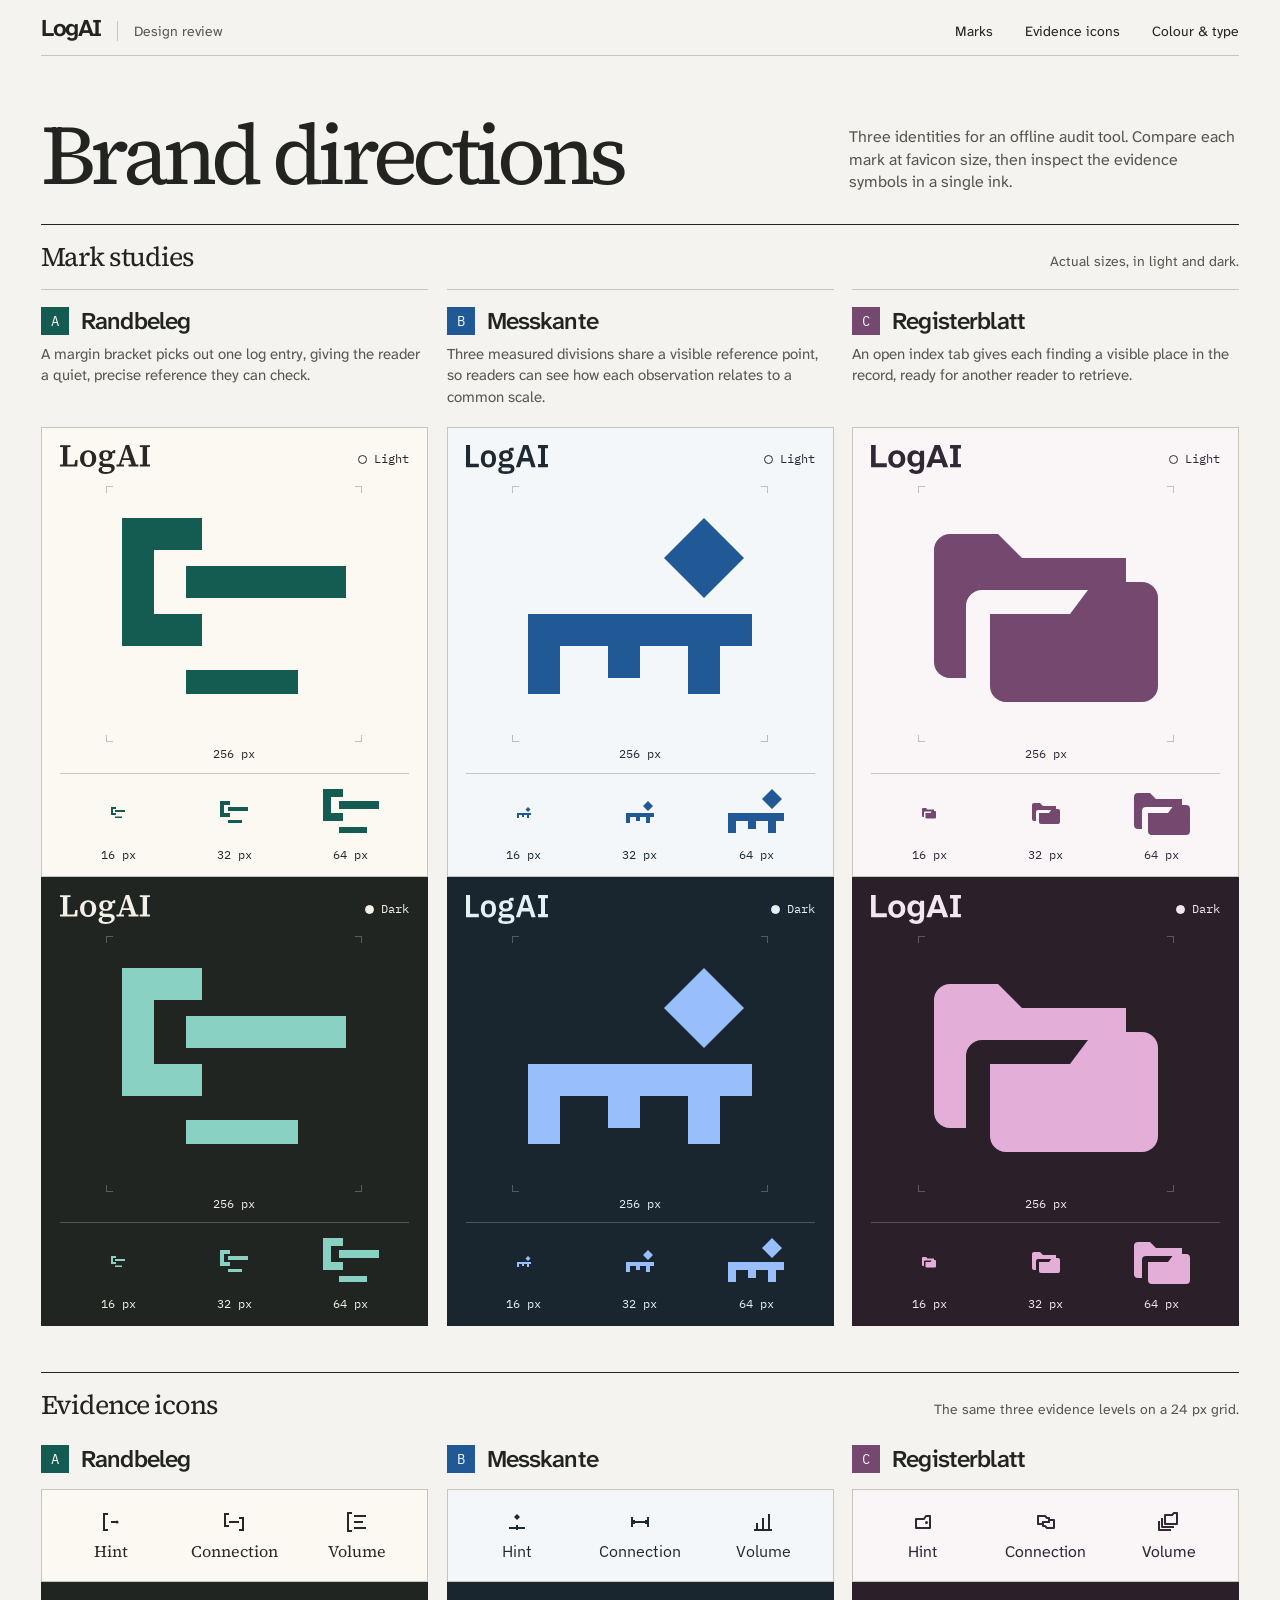
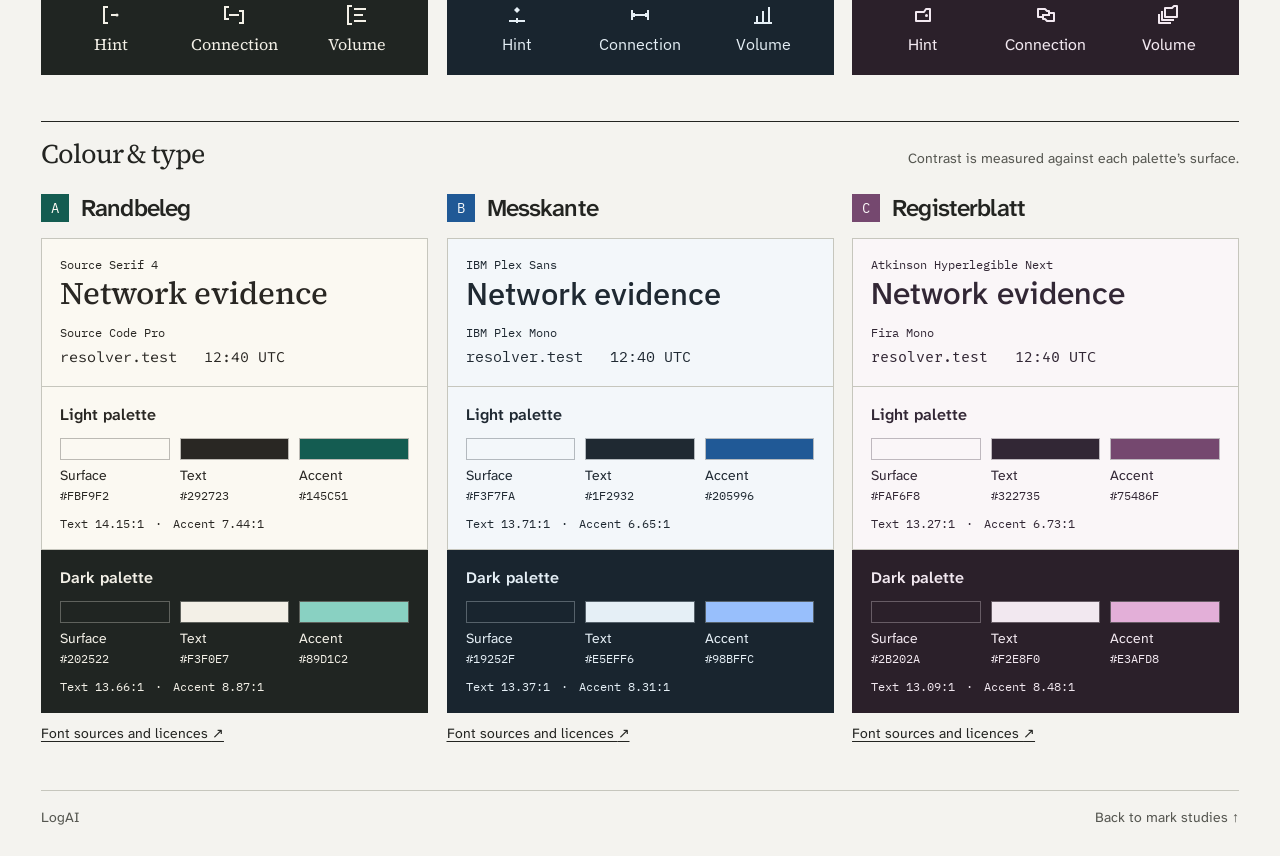
==== commit cb01addc: "Merge pull request #1 from Thitronik01/design/brand-directions feat(brand): present three visual dir" ====
--- a/brand/preview/index.html
+++ b/brand/preview/index.html
@@ -3,176 +3,308 @@
 <head>
   <meta charset="utf-8">
   <meta name="viewport" content="width=device-width, initial-scale=1">
-  <title>Randbeleg · LogAI asset library</title>
-  <link rel="icon" href="../favicon/favicon.svg">
-  <link rel="stylesheet" href="../fonts/fonts.css">
-  <link rel="stylesheet" href="../tokens/tokens.css">
+  <title>Brand directions · LogAI</title>
   <link rel="stylesheet" href="styles.css">
 </head>
 <body>
-  <a class="skip" href="#logos">Skip to assets</a>
+  <a class="skip" href="#marks">Skip to the marks</a>
   <div class="page">
-    <header class="bar">
-      <picture>
-        <source media="screen and (prefers-color-scheme: dark)" srcset="../logo/logai-logo-dark.svg">
-        <img src="../logo/logai-logo-light.svg" alt="LogAI" width="119" height="36">
-      </picture>
-      <nav aria-label="Asset library"><a href="#logos">Logos</a><a href="#icons">Icons</a><a href="#tokens">Tokens</a><a href="#social">Social</a></nav>
+    <header>
+      <div class="topbar">
+        <div class="project"><strong>LogAI</strong><span>Design review</span></div>
+        <nav aria-label="Review sections">
+          <a href="#marks">Marks</a>
+          <a href="#evidence">Evidence icons</a>
+          <a href="#specs">Colour &amp; type</a>
+        </nav>
+      </div>
+      <div class="masthead">
+        <h1>Brand directions</h1>
+        <p>Three identities for an offline audit tool. Compare each mark at favicon size, then inspect the evidence symbols in a single ink.</p>
+      </div>
     </header>
     <main>
-      <header class="hero">
-        <div class="intro">
-          <p class="kicker">LogAI brand library</p>
-          <h1>Randbeleg</h1>
-          <p class="lead">A margin bracket marks the log entry behind a finding. The same shape carries through the identity and the audit report.</p>
-          <a class="action" href="../templates/report/report.html">Open sample report <span aria-hidden="true">↗</span></a>
+      <section id="marks" class="review-section" aria-labelledby="marks-title">
+        <header class="section-heading">
+          <h2 id="marks-title">Mark studies</h2>
+          <p>Actual sizes, in light and dark.</p>
+        </header>
+        <div class="columns">
+          <article class="direction direction-a">
+            <header class="card-head">
+              <h3 class="direction-name"><span class="letter">A</span>Randbeleg</h3>
+              <p>A margin bracket picks out one log entry, giving the reader a quiet, precise reference they can check.</p>
+            </header>
+            <figure class="plate light" aria-label="Randbeleg, light mode">
+              <figcaption class="plate-head">
+                <img src="../directions/a/wordmark.svg" alt="LogAI">
+                <span class="mode-label"><i aria-hidden="true"></i>Light</span>
+              </figcaption>
+              <div class="proof">
+                <div class="measure">
+                  <img src="../directions/a/mark.svg" alt="Randbeleg mark at 256 pixels" width="256" height="256">
+                </div>
+                <span class="large-size">256 px</span>
+              </div>
+              <div class="sizes">
+                <div class="sample"><img src="../directions/a/mark.svg" alt="" width="16" height="16"><span>16 px</span></div>
+                <div class="sample"><img src="../directions/a/mark.svg" alt="" width="32" height="32"><span>32 px</span></div>
+                <div class="sample"><img src="../directions/a/mark.svg" alt="" width="64" height="64"><span>64 px</span></div>
+              </div>
+            </figure>
+            <figure class="plate dark" aria-label="Randbeleg, dark mode">
+              <figcaption class="plate-head">
+                <img src="../directions/a/wordmark.svg#dark" alt="LogAI">
+                <span class="mode-label"><i aria-hidden="true"></i>Dark</span>
+              </figcaption>
+              <div class="proof">
+                <div class="measure">
+                  <img src="../directions/a/mark.svg#dark" alt="Randbeleg mark at 256 pixels" width="256" height="256">
+                </div>
+                <span class="large-size">256 px</span>
+              </div>
+              <div class="sizes">
+                <div class="sample"><img src="../directions/a/mark.svg#dark" alt="" width="16" height="16"><span>16 px</span></div>
+                <div class="sample"><img src="../directions/a/mark.svg#dark" alt="" width="32" height="32"><span>32 px</span></div>
+                <div class="sample"><img src="../directions/a/mark.svg#dark" alt="" width="64" height="64"><span>64 px</span></div>
+              </div>
+            </figure>
+          </article>
+          <article class="direction direction-b">
+            <header class="card-head">
+              <h3 class="direction-name"><span class="letter">B</span>Messkante</h3>
+              <p>Three measured divisions share a visible reference point, so readers can see how each observation relates to a common scale.</p>
+            </header>
+            <figure class="plate light" aria-label="Messkante, light mode">
+              <figcaption class="plate-head">
+                <img src="../directions/b/wordmark.svg" alt="LogAI">
+                <span class="mode-label"><i aria-hidden="true"></i>Light</span>
+              </figcaption>
+              <div class="proof">
+                <div class="measure">
+                  <img src="../directions/b/mark.svg" alt="Messkante mark at 256 pixels" width="256" height="256">
+                </div>
+                <span class="large-size">256 px</span>
+              </div>
+              <div class="sizes">
+                <div class="sample"><img src="../directions/b/mark.svg" alt="" width="16" height="16"><span>16 px</span></div>
+                <div class="sample"><img src="../directions/b/mark.svg" alt="" width="32" height="32"><span>32 px</span></div>
+                <div class="sample"><img src="../directions/b/mark.svg" alt="" width="64" height="64"><span>64 px</span></div>
+              </div>
+            </figure>
+            <figure class="plate dark" aria-label="Messkante, dark mode">
+              <figcaption class="plate-head">
+                <img src="../directions/b/wordmark.svg#dark" alt="LogAI">
+                <span class="mode-label"><i aria-hidden="true"></i>Dark</span>
+              </figcaption>
+              <div class="proof">
+                <div class="measure">
+                  <img src="../directions/b/mark.svg#dark" alt="Messkante mark at 256 pixels" width="256" height="256">
+                </div>
+                <span class="large-size">256 px</span>
+              </div>
+              <div class="sizes">
+                <div class="sample"><img src="../directions/b/mark.svg#dark" alt="" width="16" height="16"><span>16 px</span></div>
+                <div class="sample"><img src="../directions/b/mark.svg#dark" alt="" width="32" height="32"><span>32 px</span></div>
+                <div class="sample"><img src="../directions/b/mark.svg#dark" alt="" width="64" height="64"><span>64 px</span></div>
+              </div>
+            </figure>
+          </article>
+          <article class="direction direction-c">
+            <header class="card-head">
+              <h3 class="direction-name"><span class="letter">C</span>Registerblatt</h3>
+              <p>An open index tab gives each finding a visible place in the record, ready for another reader to retrieve.</p>
+            </header>
+            <figure class="plate light" aria-label="Registerblatt, light mode">
+              <figcaption class="plate-head">
+                <img src="../directions/c/wordmark.svg" alt="LogAI">
+                <span class="mode-label"><i aria-hidden="true"></i>Light</span>
+              </figcaption>
+              <div class="proof">
+                <div class="measure">
+                  <img src="../directions/c/mark.svg" alt="Registerblatt mark at 256 pixels" width="256" height="256">
+                </div>
+                <span class="large-size">256 px</span>
+              </div>
+              <div class="sizes">
+                <div class="sample"><img src="../directions/c/mark.svg" alt="" width="16" height="16"><span>16 px</span></div>
+                <div class="sample"><img src="../directions/c/mark.svg" alt="" width="32" height="32"><span>32 px</span></div>
+                <div class="sample"><img src="../directions/c/mark.svg" alt="" width="64" height="64"><span>64 px</span></div>
+              </div>
+            </figure>
+            <figure class="plate dark" aria-label="Registerblatt, dark mode">
+              <figcaption class="plate-head">
+                <img src="../directions/c/wordmark.svg#dark" alt="LogAI">
+                <span class="mode-label"><i aria-hidden="true"></i>Dark</span>
+              </figcaption>
+              <div class="proof">
+                <div class="measure">
+                  <img src="../directions/c/mark.svg#dark" alt="Registerblatt mark at 256 pixels" width="256" height="256">
+                </div>
+                <span class="large-size">256 px</span>
+              </div>
+              <div class="sizes">
+                <div class="sample"><img src="../directions/c/mark.svg#dark" alt="" width="16" height="16"><span>16 px</span></div>
+                <div class="sample"><img src="../directions/c/mark.svg#dark" alt="" width="32" height="32"><span>32 px</span></div>
+                <div class="sample"><img src="../directions/c/mark.svg#dark" alt="" width="64" height="64"><span>64 px</span></div>
+              </div>
+            </figure>
+          </article>
         </div>
-        <div class="proof">
-          <img src="../logo/logai-mark-dark.svg" alt="Randbeleg mark" width="160" height="160">
-          <span>Mark / 32-unit grid</span>
+      </section>
+      <section id="evidence" class="review-section" aria-labelledby="evidence-title">
+        <header class="section-heading">
+          <h2 id="evidence-title">Evidence icons</h2>
+          <p>The same three evidence levels on a 24 px grid.</p>
+        </header>
+        <div class="columns">
+          <article class="direction direction-a">
+            <h3 class="direction-name"><span class="letter">A</span>Randbeleg</h3>
+            <div class="icon-strip light" aria-label="Light mode">
+              <ul>
+                <li><img src="../directions/a/evidence-hint.svg" alt="" width="24" height="24"><span>Hint</span></li>
+                <li><img src="../directions/a/evidence-connection.svg" alt="" width="24" height="24"><span>Connection</span></li>
+                <li><img src="../directions/a/evidence-volume.svg" alt="" width="24" height="24"><span>Volume</span></li>
+              </ul>
+            </div>
+            <div class="icon-strip dark" aria-label="Dark mode">
+              <ul>
+                <li><img src="../directions/a/evidence-hint.svg#dark" alt="" width="24" height="24"><span>Hint</span></li>
+                <li><img src="../directions/a/evidence-connection.svg#dark" alt="" width="24" height="24"><span>Connection</span></li>
+                <li><img src="../directions/a/evidence-volume.svg#dark" alt="" width="24" height="24"><span>Volume</span></li>
+              </ul>
+            </div>
+          </article>
+          <article class="direction direction-b">
+            <h3 class="direction-name"><span class="letter">B</span>Messkante</h3>
+            <div class="icon-strip light" aria-label="Light mode">
+              <ul>
+                <li><img src="../directions/b/evidence-hint.svg" alt="" width="24" height="24"><span>Hint</span></li>
+                <li><img src="../directions/b/evidence-connection.svg" alt="" width="24" height="24"><span>Connection</span></li>
+                <li><img src="../directions/b/evidence-volume.svg" alt="" width="24" height="24"><span>Volume</span></li>
+              </ul>
+            </div>
+            <div class="icon-strip dark" aria-label="Dark mode">
+              <ul>
+                <li><img src="../directions/b/evidence-hint.svg#dark" alt="" width="24" height="24"><span>Hint</span></li>
+                <li><img src="../directions/b/evidence-connection.svg#dark" alt="" width="24" height="24"><span>Connection</span></li>
+                <li><img src="../directions/b/evidence-volume.svg#dark" alt="" width="24" height="24"><span>Volume</span></li>
+              </ul>
+            </div>
+          </article>
+          <article class="direction direction-c">
+            <h3 class="direction-name"><span class="letter">C</span>Registerblatt</h3>
+            <div class="icon-strip light" aria-label="Light mode">
+              <ul>
+                <li><img src="../directions/c/evidence-hint.svg" alt="" width="24" height="24"><span>Hint</span></li>
+                <li><img src="../directions/c/evidence-connection.svg" alt="" width="24" height="24"><span>Connection</span></li>
+                <li><img src="../directions/c/evidence-volume.svg" alt="" width="24" height="24"><span>Volume</span></li>
+              </ul>
+            </div>
+            <div class="icon-strip dark" aria-label="Dark mode">
+              <ul>
+                <li><img src="../directions/c/evidence-hint.svg#dark" alt="" width="24" height="24"><span>Hint</span></li>
+                <li><img src="../directions/c/evidence-connection.svg#dark" alt="" width="24" height="24"><span>Connection</span></li>
+                <li><img src="../directions/c/evidence-volume.svg#dark" alt="" width="24" height="24"><span>Volume</span></li>
+              </ul>
+            </div>
+          </article>
         </div>
-      </header>
-    <section id="logos" aria-labelledby="logos-title">
-      <header class="section-head"><h2 id="logos-title">Logos</h2><p>Open any specimen for its SVG source.</p></header>
-      <div class="logos">
-        <article class="logo-card light"><h3>Light surface</h3>
-          <a class="logo-sample" href="../logo/logai-logo-light.svg"><img src="../logo/logai-logo-light.svg" alt="" width="198" height="60"><span>Combination ↗</span></a>
-          <a class="logo-sample" href="../logo/logai-wordmark-light.svg"><img src="../logo/logai-wordmark-light.svg" alt="" width="112" height="36"><span>Wordmark ↗</span></a>
-          <a class="logo-sample" href="../logo/logai-mark-light.svg"><img src="../logo/logai-mark-light.svg" alt="" width="32" height="32"><span>Mark ↗</span></a>
-        </article>
-        <article class="logo-card dark"><h3>Dark surface</h3>
-          <a class="logo-sample" href="../logo/logai-logo-dark.svg"><img src="../logo/logai-logo-dark.svg" alt="" width="198" height="60"><span>Combination ↗</span></a>
-          <a class="logo-sample" href="../logo/logai-wordmark-dark.svg"><img src="../logo/logai-wordmark-dark.svg" alt="" width="112" height="36"><span>Wordmark ↗</span></a>
-          <a class="logo-sample" href="../logo/logai-mark-dark.svg"><img src="../logo/logai-mark-dark.svg" alt="" width="32" height="32"><span>Mark ↗</span></a>
-        </article>
-        <article class="logo-card mono"><h3>One ink</h3>
-          <a class="logo-sample" href="../logo/logai-logo-mono.svg"><img src="../logo/logai-logo-mono.svg" alt="" width="198" height="60"><span>Combination ↗</span></a>
-          <a class="logo-sample" href="../logo/logai-wordmark-mono.svg"><img src="../logo/logai-wordmark-mono.svg" alt="" width="112" height="36"><span>Wordmark ↗</span></a>
-          <a class="logo-sample" href="../logo/logai-mark-mono.svg"><img src="../logo/logai-mark-mono.svg" alt="" width="32" height="32"><span>Mark ↗</span></a>
-        </article>
-      </div>
-    </section>
-    <section id="icons" aria-labelledby="icons-title">
-      <header class="section-head"><h2 id="icons-title">Icons</h2><p>18 individual SVGs · 24-unit grid · 2-unit stroke</p></header>
-      <div class="icon-group"><h3>Log sources</h3><ul>
-            <li><a href="../icons/source-dns.svg"><img src="../icons/source-dns.svg" alt="" width="24" height="24"><code>source-dns</code></a></li>
-            <li><a href="../icons/source-proxy.svg"><img src="../icons/source-proxy.svg" alt="" width="24" height="24"><code>source-proxy</code></a></li>
-            <li><a href="../icons/source-firewall.svg"><img src="../icons/source-firewall.svg" alt="" width="24" height="24"><code>source-firewall</code></a></li>
-            <li><a href="../icons/source-file.svg"><img src="../icons/source-file.svg" alt="" width="24" height="24"><code>source-file</code></a></li>
-      </ul></div>
-      <div class="icon-group"><h3>Evidence levels</h3><ul>
-            <li><a href="../icons/evidence-hint.svg"><img src="../icons/evidence-hint.svg" alt="" width="24" height="24"><code>evidence-hint</code></a></li>
-            <li><a href="../icons/evidence-connection.svg"><img src="../icons/evidence-connection.svg" alt="" width="24" height="24"><code>evidence-connection</code></a></li>
-            <li><a href="../icons/evidence-volume.svg"><img src="../icons/evidence-volume.svg" alt="" width="24" height="24"><code>evidence-volume</code></a></li>
-      </ul></div>
-      <div class="icon-group"><h3>Policy status</h3><ul>
-            <li><a href="../icons/status-sanctioned.svg"><img src="../icons/status-sanctioned.svg" alt="" width="24" height="24"><code>status-sanctioned</code></a></li>
-            <li><a href="../icons/status-unsanctioned.svg"><img src="../icons/status-unsanctioned.svg" alt="" width="24" height="24"><code>status-unsanctioned</code></a></li>
-            <li><a href="../icons/status-unlisted.svg"><img src="../icons/status-unlisted.svg" alt="" width="24" height="24"><code>status-unlisted</code></a></li>
-      </ul></div>
-      <div class="icon-group"><h3>Catalogue and reporting</h3><ul>
-            <li><a href="../icons/catalog.svg"><img src="../icons/catalog.svg" alt="" width="24" height="24"><code>catalog</code></a></li>
-            <li><a href="../icons/service.svg"><img src="../icons/service.svg" alt="" width="24" height="24"><code>service</code></a></li>
-            <li><a href="../icons/report.svg"><img src="../icons/report.svg" alt="" width="24" height="24"><code>report</code></a></li>
-            <li><a href="../icons/export.svg"><img src="../icons/export.svg" alt="" width="24" height="24"><code>export</code></a></li>
-            <li><a href="../icons/pseudonymized.svg"><img src="../icons/pseudonymized.svg" alt="" width="24" height="24"><code>pseudonymized</code></a></li>
-            <li><a href="../icons/offline.svg"><img src="../icons/offline.svg" alt="" width="24" height="24"><code>offline</code></a></li>
-            <li><a href="../icons/limit.svg"><img src="../icons/limit.svg" alt="" width="24" height="24"><code>limit</code></a></li>
-            <li><a href="../icons/review-pending.svg"><img src="../icons/review-pending.svg" alt="" width="24" height="24"><code>review-pending</code></a></li>
-      </ul></div>
-    </section>
-    <section id="tokens" aria-labelledby="tokens-title">
-      <header class="section-head"><h2 id="tokens-title">Design tokens</h2><p>Light and dark roles share the same names.</p></header>
-      <div class="downloads"><a href="../tokens/tokens.json">Source JSON</a><a href="../tokens/tokens.css">CSS properties</a></div>
-      <div class="palettes">
-        <article class="palette light"><h3>Light palette</h3><ul>
-            <li><i style="--swatch:var(--logai-color-light-surface)"></i><div><code>surface</code><span>#FBF9F2</span></div></li>
-            <li><i style="--swatch:var(--logai-color-light-surface-alt)"></i><div><code>surface-alt</code><span>#F1EFE5</span></div></li>
-            <li><i style="--swatch:var(--logai-color-light-text)"></i><div><code>text</code><span>#292723</span></div></li>
-            <li><i style="--swatch:var(--logai-color-light-muted)"></i><div><code>muted</code><span>#5C5A51</span></div></li>
-            <li><i style="--swatch:var(--logai-color-light-accent)"></i><div><code>accent</code><span>#145C51</span></div></li>
-            <li><i style="--swatch:var(--logai-color-light-rule)"></i><div><code>rule</code><span>#B5B1A4</span></div></li>
-            <li><i style="--swatch:var(--logai-color-light-evidence-hint)"></i><div><code>evidence-hint</code><span>#5F5A49</span></div></li>
-            <li><i style="--swatch:var(--logai-color-light-evidence-connection)"></i><div><code>evidence-connection</code><span>#24576C</span></div></li>
-            <li><i style="--swatch:var(--logai-color-light-evidence-volume)"></i><div><code>evidence-volume</code><span>#145C51</span></div></li>
-            <li><i style="--swatch:var(--logai-color-light-status-sanctioned)"></i><div><code>status-sanctioned</code><span>#2C5A43</span></div></li>
-            <li><i style="--swatch:var(--logai-color-light-status-unsanctioned)"></i><div><code>status-unsanctioned</code><span>#794724</span></div></li>
-            <li><i style="--swatch:var(--logai-color-light-status-unlisted)"></i><div><code>status-unlisted</code><span>#5B5260</span></div></li>
-          </ul></article>
-        <article class="palette dark"><h3>Dark palette</h3><ul>
-            <li><i style="--swatch:var(--logai-color-dark-surface)"></i><div><code>surface</code><span>#202522</span></div></li>
-            <li><i style="--swatch:var(--logai-color-dark-surface-alt)"></i><div><code>surface-alt</code><span>#2A312D</span></div></li>
-            <li><i style="--swatch:var(--logai-color-dark-text)"></i><div><code>text</code><span>#F3F0E7</span></div></li>
-            <li><i style="--swatch:var(--logai-color-dark-muted)"></i><div><code>muted</code><span>#C4C2B8</span></div></li>
-            <li><i style="--swatch:var(--logai-color-dark-accent)"></i><div><code>accent</code><span>#89D1C2</span></div></li>
-            <li><i style="--swatch:var(--logai-color-dark-rule)"></i><div><code>rule</code><span>#666F67</span></div></li>
-            <li><i style="--swatch:var(--logai-color-dark-evidence-hint)"></i><div><code>evidence-hint</code><span>#D4C8A9</span></div></li>
-            <li><i style="--swatch:var(--logai-color-dark-evidence-connection)"></i><div><code>evidence-connection</code><span>#A2CCD9</span></div></li>
-            <li><i style="--swatch:var(--logai-color-dark-evidence-volume)"></i><div><code>evidence-volume</code><span>#89D1C2</span></div></li>
-            <li><i style="--swatch:var(--logai-color-dark-status-sanctioned)"></i><div><code>status-sanctioned</code><span>#A6D6B7</span></div></li>
-            <li><i style="--swatch:var(--logai-color-dark-status-unsanctioned)"></i><div><code>status-unsanctioned</code><span>#EABE99</span></div></li>
-            <li><i style="--swatch:var(--logai-color-dark-status-unlisted)"></i><div><code>status-unlisted</code><span>#CEC1D4</span></div></li>
-          </ul></article>
-      </div>
-      <div class="types">
-        <article class="type-sample"><h3>Source Serif 4</h3><p>Follow the evidence.</p><div class="downloads"><a href="../fonts/source-serif-4/source-serif-4.woff2">WOFF2</a><a href="../fonts/source-serif-4/ofl.txt">OFL licence</a></div></article>
-        <article class="type-sample"><h3>Source Code Pro</h3><p>resolver.test / 09:00 UTC</p><div class="downloads"><a href="../fonts/source-code-pro/source-code-pro.woff2">WOFF2</a><a href="../fonts/source-code-pro/ofl.txt">OFL licence</a></div></article>
-      </div>
-      <div class="dimensions">
-        <article><h3>Type sizes</h3><dl>
-          <div><dt>caption</dt><dd><code>0.8125rem</code></dd></div>
-          <div><dt>small</dt><dd><code>0.9375rem</code></dd></div>
-          <div><dt>body</dt><dd><code>1.0625rem</code></dd></div>
-          <div><dt>subhead</dt><dd><code>1.375rem</code></dd></div>
-          <div><dt>heading</dt><dd><code>2rem</code></dd></div>
-          <div><dt>title</dt><dd><code>3.75rem</code></dd></div>
-        </dl></article>
-        <article><h3>Type weights</h3><dl>
-          <div><dt>regular</dt><dd><code>400</code></dd></div>
-          <div><dt>medium</dt><dd><code>550</code></dd></div>
-          <div><dt>wordmark</dt><dd><code>590</code></dd></div>
-        </dl></article>
-        <article><h3>Spacing</h3><dl>
-          <div><dt>1</dt><dd><code>0.25rem</code></dd></div>
-          <div><dt>2</dt><dd><code>0.5rem</code></dd></div>
-          <div><dt>3</dt><dd><code>0.75rem</code></dd></div>
-          <div><dt>4</dt><dd><code>1rem</code></dd></div>
-          <div><dt>5</dt><dd><code>1.5rem</code></dd></div>
-          <div><dt>6</dt><dd><code>2rem</code></dd></div>
-          <div><dt>7</dt><dd><code>3rem</code></dd></div>
-          <div><dt>8</dt><dd><code>4rem</code></dd></div>
-        </dl></article>
-        <article><h3>Corner radii</h3><dl>
-          <div><dt>none</dt><dd><code>0</code></dd></div>
-          <div><dt>small</dt><dd><code>2px</code></dd></div>
-        </dl></article>
-        <article><h3>Stroke widths</h3><dl>
-          <div><dt>rule</dt><dd><code>1px</code></dd></div>
-          <div><dt>icon</dt><dd><code>2px</code></dd></div>
-        </dl></article>
-        <article><h3>Font stacks</h3><dl>
-          <div><dt>text</dt><dd><code>&quot;Source Serif 4&quot;, Georgia, serif</code></dd></div>
-          <div><dt>mono</dt><dd><code>&quot;Source Code Pro&quot;, Consolas, monospace</code></dd></div>
-        </dl></article>
-      </div>
-    </section>
-    <section id="favicons" aria-labelledby="favicons-title">
-      <header class="section-head"><h2 id="favicons-title">Favicons</h2><p>One paper tile keeps the small mark readable on varied backgrounds.</p></header>
-      <div class="favicons"><a href="../favicon/favicon.svg"><img src="../favicon/favicon.svg" alt="" width="64" height="64"><span>SVG master</span></a>
-        <a href="../favicon/favicon-16.png"><img src="../favicon/favicon-16.png" alt="" width="16" height="16"><span>16 px PNG</span></a>
-<a href="../favicon/favicon-32.png"><img src="../favicon/favicon-32.png" alt="" width="32" height="32"><span>32 px PNG</span></a>
-<a href="../favicon/favicon-180.png"><img src="../favicon/favicon-180.png" alt="" width="64" height="64"><span>180 px PNG</span></a>
-<a href="../favicon/favicon-512.png"><img src="../favicon/favicon-512.png" alt="" width="64" height="64"><span>512 px PNG</span></a></div>
-    </section>
-    <section id="social" aria-labelledby="social-title">
-      <header class="section-head"><h2 id="social-title">Social previews</h2><p>Outlined artwork and ready-to-publish raster exports.</p></header>
-      <div class="socials">
-        <figure><img src="../social/github-preview.png" alt="GitHub preview, AI services in network logs" width="1280" height="640"><figcaption><div><h3>GitHub preview</h3><code>1280 × 640</code></div><div class="downloads"><a href="../social/github-preview.svg">SVG</a><a href="../social/github-preview.png">PNG</a></div></figcaption></figure>
-        <figure><img src="../social/link-preview.png" alt="Link preview, AI services in network logs" width="1200" height="630"><figcaption><div><h3>Link preview</h3><code>1200 × 630</code></div><div class="downloads"><a href="../social/link-preview.svg">SVG</a><a href="../social/link-preview.png">PNG</a></div></figcaption></figure>
-      </div>
-    </section>
+      </section>
+      <section id="specs" class="review-section" aria-labelledby="specs-title">
+        <header class="section-heading">
+          <h2 id="specs-title">Colour &amp; type</h2>
+          <p>Contrast is measured against each palette’s surface.</p>
+        </header>
+        <div class="columns">
+          <article class="direction direction-a">
+            <h3 class="direction-name"><span class="letter">A</span>Randbeleg</h3>
+            <div class="type-proof">
+              <span class="type-label">Source Serif 4</span>
+              <p lang="en">Network evidence</p>
+              <span class="type-label">Source Code Pro</span>
+              <samp>resolver.test &nbsp; 12:40 UTC</samp>
+            </div>
+            <div class="palette light">
+              <h4>Light palette</h4>
+              <ul>
+                <li><i class="swatch surface" aria-hidden="true"></i><span>Surface</span><code>#FBF9F2</code></li>
+                <li><i class="swatch text" aria-hidden="true"></i><span>Text</span><code>#292723</code></li>
+                <li><i class="swatch accent" aria-hidden="true"></i><span>Accent</span><code>#145C51</code></li>
+              </ul>
+              <p class="ratios">Text 14.15:1 <span>·</span> Accent 7.44:1</p>
+            </div>
+            <div class="palette dark">
+              <h4>Dark palette</h4>
+              <ul>
+                <li><i class="swatch surface" aria-hidden="true"></i><span>Surface</span><code>#202522</code></li>
+                <li><i class="swatch text" aria-hidden="true"></i><span>Text</span><code>#F3F0E7</code></li>
+                <li><i class="swatch accent" aria-hidden="true"></i><span>Accent</span><code>#89D1C2</code></li>
+              </ul>
+              <p class="ratios">Text 13.66:1 <span>·</span> Accent 8.87:1</p>
+            </div>
+            <a class="source-link" href="../directions/a/readme.md">Font sources and licences <span aria-hidden="true">↗</span></a>
+          </article>
+          <article class="direction direction-b">
+            <h3 class="direction-name"><span class="letter">B</span>Messkante</h3>
+            <div class="type-proof">
+              <span class="type-label">IBM Plex Sans</span>
+              <p lang="en">Network evidence</p>
+              <span class="type-label">IBM Plex Mono</span>
+              <samp>resolver.test &nbsp; 12:40 UTC</samp>
+            </div>
+            <div class="palette light">
+              <h4>Light palette</h4>
+              <ul>
+                <li><i class="swatch surface" aria-hidden="true"></i><span>Surface</span><code>#F3F7FA</code></li>
+                <li><i class="swatch text" aria-hidden="true"></i><span>Text</span><code>#1F2932</code></li>
+                <li><i class="swatch accent" aria-hidden="true"></i><span>Accent</span><code>#205996</code></li>
+              </ul>
+              <p class="ratios">Text 13.71:1 <span>·</span> Accent 6.65:1</p>
+            </div>
+            <div class="palette dark">
+              <h4>Dark palette</h4>
+              <ul>
+                <li><i class="swatch surface" aria-hidden="true"></i><span>Surface</span><code>#19252F</code></li>
+                <li><i class="swatch text" aria-hidden="true"></i><span>Text</span><code>#E5EFF6</code></li>
+                <li><i class="swatch accent" aria-hidden="true"></i><span>Accent</span><code>#98BFFC</code></li>
+              </ul>
+              <p class="ratios">Text 13.37:1 <span>·</span> Accent 8.31:1</p>
+            </div>
+            <a class="source-link" href="../directions/b/readme.md">Font sources and licences <span aria-hidden="true">↗</span></a>
+          </article>
+          <article class="direction direction-c">
+            <h3 class="direction-name"><span class="letter">C</span>Registerblatt</h3>
+            <div class="type-proof">
+              <span class="type-label">Atkinson Hyperlegible Next</span>
+              <p lang="en">Network evidence</p>
+              <span class="type-label">Fira Mono</span>
+              <samp>resolver.test &nbsp; 12:40 UTC</samp>
+            </div>
+            <div class="palette light">
+              <h4>Light palette</h4>
+              <ul>
+                <li><i class="swatch surface" aria-hidden="true"></i><span>Surface</span><code>#FAF6F8</code></li>
+                <li><i class="swatch text" aria-hidden="true"></i><span>Text</span><code>#322735</code></li>
+                <li><i class="swatch accent" aria-hidden="true"></i><span>Accent</span><code>#75486F</code></li>
+              </ul>
+              <p class="ratios">Text 13.27:1 <span>·</span> Accent 6.73:1</p>
+            </div>
+            <div class="palette dark">
+              <h4>Dark palette</h4>
+              <ul>
+                <li><i class="swatch surface" aria-hidden="true"></i><span>Surface</span><code>#2B202A</code></li>
+                <li><i class="swatch text" aria-hidden="true"></i><span>Text</span><code>#F2E8F0</code></li>
+                <li><i class="swatch accent" aria-hidden="true"></i><span>Accent</span><code>#E3AFD8</code></li>
+              </ul>
+              <p class="ratios">Text 13.09:1 <span>·</span> Accent 8.48:1</p>
+            </div>
+            <a class="source-link" href="../directions/c/readme.md">Font sources and licences <span aria-hidden="true">↗</span></a>
+          </article>
+        </div>
+      </section>
     </main>
-    <footer><a href="../README.md">Brand guide</a><a href="../TRADEMARK.md">Name and logo usage</a><a href="../snippets/readme-header.md">README header</a></footer>
+    <footer><span>LogAI</span><a href="#marks">Back to mark studies ↑</a></footer>
   </div>
 </body>
 </html>
--- a/brand/preview/styles.css
+++ b/brand/preview/styles.css
@@ -1,93 +1,219 @@
-:root { color-scheme: light dark; }
+@font-face {
+  font-family: "Source Serif 4";
+  src: url("../directions/a/fonts/source-serif-4/source-serif-4.woff2") format("woff2");
+  font-style: normal;
+  font-weight: 200 800;
+  font-display: swap;
+}
+
+@font-face {
+  font-family: "Source Code Pro";
+  src: url("../directions/a/fonts/source-code-pro/source-code-pro.woff2") format("woff2");
+  font-style: normal;
+  font-weight: 400;
+  font-display: swap;
+}
+
+@font-face {
+  font-family: "IBM Plex Sans";
+  src: url("../directions/b/fonts/ibm-plex-sans/ibm-plex-sans.woff2") format("woff2");
+  font-style: normal;
+  font-weight: 200 800;
+  font-display: swap;
+}
+
+@font-face {
+  font-family: "IBM Plex Mono";
+  src: url("../directions/b/fonts/ibm-plex-mono/ibm-plex-mono.woff2") format("woff2");
+  font-style: normal;
+  font-weight: 400;
+  font-display: swap;
+}
+
+@font-face {
+  font-family: "Atkinson Hyperlegible Next";
+  src: url("../directions/c/fonts/atkinson-hyperlegible-next/atkinson-hyperlegible-next.woff2") format("woff2");
+  font-style: normal;
+  font-weight: 200 800;
+  font-display: swap;
+}
+
+@font-face {
+  font-family: "Fira Mono";
+  src: url("../directions/c/fonts/fira-mono/fira-mono.woff2") format("woff2");
+  font-style: normal;
+  font-weight: 400;
+  font-display: swap;
+}
+
+.direction-a {
+  --text-family: "Source Serif 4", serif;
+  --mono-family: "Source Code Pro", monospace;
+  --paper: #FBF9F2;
+  --ink: #292723;
+  --accent: #145C51;
+}
+.direction-a .dark {
+  --paper: #202522;
+  --ink: #F3F0E7;
+  --accent: #89D1C2;
+}
+
+.direction-b {
+  --text-family: "IBM Plex Sans", sans-serif;
+  --mono-family: "IBM Plex Mono", monospace;
+  --paper: #F3F7FA;
+  --ink: #1F2932;
+  --accent: #205996;
+}
+.direction-b .dark {
+  --paper: #19252F;
+  --ink: #E5EFF6;
+  --accent: #98BFFC;
+}
+
+.direction-c {
+  --text-family: "Atkinson Hyperlegible Next", sans-serif;
+  --mono-family: "Fira Mono", monospace;
+  --paper: #FAF6F8;
+  --ink: #322735;
+  --accent: #75486F;
+}
+.direction-c .dark {
+  --paper: #2B202A;
+  --ink: #F2E8F0;
+  --accent: #E3AFD8;
+}
+
+:root {
+  --sheet: #f4f3ef;
+  --black: #232421;
+  --muted: #555650;
+  --rule: #c6c6bd;
+  --ui: "Atkinson Hyperlegible Next", Arial, sans-serif;
+  --mono: "IBM Plex Mono", monospace;
+  color: var(--black);
+  background: var(--sheet);
+  font: 16px/1.45 var(--ui);
+  font-synthesis: none;
+}
 * { box-sizing: border-box; }
-body {
-  margin: 0;
-  background: var(--logai-surface);
-  color: var(--logai-text);
-  font: var(--logai-font-size-body)/1.45 var(--logai-font-family-text);
-}
-h1, h2, h3, p, dl, dd, figure, ul { margin: 0; }
-h1, h2, h3 { font-weight: var(--logai-font-weight-medium); }
-a { color: inherit; text-underline-offset: .22em; }
-a:focus-visible { outline: 2px solid currentColor; outline-offset: 3px; }
+body, h1, h2, h3, h4, p, figure, ul { margin: 0; }
+a { color: inherit; text-underline-offset: 0.24em; }
+a:hover { text-decoration: underline; }
+a:focus-visible { outline: 2px solid currentColor; outline-offset: 4px; }
 img { display: block; }
-code, nav, footer, .kicker, .downloads, .proof span, .logo-sample span, .palette li, .dimensions dl, .favicons span {
-  font: var(--logai-font-size-caption)/1.45 var(--logai-font-family-mono);
-}
-.page { max-width: 88rem; padding-inline: clamp(1rem, 5.5vw, 5rem); margin: auto; }
-.skip { position: absolute; top: -4rem; background: var(--logai-surface); padding: var(--logai-space-2); }
-.skip:focus { top: var(--logai-space-2); }
-.bar, nav, footer, .downloads, .socials figcaption { display: flex; align-items: center; justify-content: space-between; gap: var(--logai-space-4); }
-.bar { padding-block: var(--logai-space-4); border-bottom: var(--logai-stroke-rule) solid var(--logai-rule); }
-nav, footer, .downloads { flex-wrap: wrap; }
-nav { gap: var(--logai-space-5); }
+.page { max-width: 1592px; padding-inline: clamp(16px, 3.2vw, 60px); margin-inline: auto; }
+.skip { position: absolute; left: 1rem; top: -6rem; padding: 0.6rem 1rem; background: white; }
+.skip:focus { top: 0.6rem; z-index: 1; }
+.topbar, .masthead, .section-heading, footer {
+  display: flex;
+  align-items: baseline;
+  justify-content: space-between;
+  gap: 24px;
+}
+.topbar { padding-block: 16px 14px; border-bottom: 1px solid var(--rule); }
+.project, nav { display: flex; align-items: baseline; gap: 16px; }
+.project strong { font: 650 24px/1 var(--ui); letter-spacing: -0.06em; }
+.project span { border-left: 1px solid var(--rule); padding-left: 16px; color: var(--muted); }
+nav { gap: clamp(14px, 2.5vw, 36px); }
 nav a, footer a { text-decoration: none; }
-nav a:hover, footer a:hover, .logo-sample:hover span { text-decoration: underline; }
-.hero { display: grid; grid-template-columns: 1.2fr 1fr; align-items: stretch; gap: clamp(2rem, 6vw, 5rem); padding-block: var(--logai-space-7); }
-.intro { align-self: center; }
-.kicker { color: var(--logai-accent); }
-h1 { font-size: clamp(3.25rem, 7vw, 6.8rem); letter-spacing: -.065em; line-height: 1.08; }
-.lead { max-width: 39ch; margin-block: var(--logai-space-3) var(--logai-space-5); font-size: var(--logai-font-size-subhead); line-height: 1.35; }
-.action { display: inline-flex; gap: var(--logai-space-4); align-items: center; background: var(--logai-accent); color: var(--logai-surface); padding: var(--logai-space-2) var(--logai-space-4); text-decoration: none; }
-.action:hover { text-decoration: underline; }
-.proof {
-  display: grid; place-items: center; align-content: center; gap: var(--logai-space-3); min-height: 272px;
-  color: var(--logai-color-dark-muted); background-color: var(--logai-color-dark-surface);
-  --grid-ink: color-mix(in srgb, var(--logai-color-dark-accent) 12%, transparent);
-  background-image: linear-gradient(to right, var(--grid-ink) 1px, transparent 1px), linear-gradient(to bottom, var(--grid-ink) 1px, transparent 1px);
-  background-size: 20px 20px; background-position: center;
-}
-section { padding-block: var(--logai-space-6) var(--logai-space-7); border-top: var(--logai-stroke-rule) solid var(--logai-text); scroll-margin-top: var(--logai-space-3); }
-.section-head { display: flex; justify-content: space-between; align-items: baseline; gap: var(--logai-space-4); margin-bottom: var(--logai-space-5); }
-h2 { font-size: var(--logai-font-size-heading); letter-spacing: -.04em; line-height: 1.1; }
-h3 { font-size: var(--logai-font-size-subhead); line-height: 1.25; }
-.section-head p { color: var(--logai-muted); }
-.logos, .palettes, .types, .dimensions, .socials { display: grid; gap: var(--logai-space-4); }
-.logos, .dimensions { grid-template-columns: repeat(3, minmax(0,1fr)); }
-.palettes, .types, .socials { grid-template-columns: repeat(2, minmax(0,1fr)); }
-.light, .mono { --card-surface: var(--logai-color-light-surface); --card-text: var(--logai-color-light-text); }
-.dark { --card-surface: var(--logai-color-dark-surface); --card-text: var(--logai-color-dark-text); }
-.logo-card, .palette { padding: var(--logai-space-5); background: var(--card-surface); color: var(--card-text); border: var(--logai-stroke-rule) solid var(--logai-rule); }
-.logo-card h3 { margin-bottom: var(--logai-space-3); }
-.logo-sample { display: flex; flex-direction: column; align-items: flex-start; justify-content: center; gap: var(--logai-space-2); padding-block: var(--logai-space-3); text-decoration: none; }
-.logo-sample + .logo-sample { border-top: var(--logai-stroke-rule) solid var(--logai-rule); }
-.icon-group { display: grid; grid-template-columns: minmax(140px, 1fr) 4fr; gap: var(--logai-space-4); border-top: var(--logai-stroke-rule) solid var(--logai-rule); padding-block: var(--logai-space-4); }
-.icon-group ul, .palette ul { list-style: none; padding: 0; display: grid; gap: var(--logai-space-3); }
-.icon-group ul { grid-template-columns: repeat(auto-fit,minmax(min(100%, 200px),1fr)); }
-.icon-group a { display: inline-flex; align-items: center; gap: var(--logai-space-3); text-decoration: none; }
-.icon-group a:hover code { text-decoration: underline; }
-.downloads { justify-content: flex-start; }
-.palettes, .types, .dimensions { margin-top: var(--logai-space-5); }
-.palette ul { margin-top: var(--logai-space-4); grid-template-columns: repeat(auto-fit,minmax(min(100%, 185px),1fr)); }
-.palette li { display: flex; gap: var(--logai-space-2); align-items: center; }
-.palette li i { flex: 0 0 2rem; height: 2rem; background: var(--swatch); border: 1px solid var(--logai-rule); }
-.palette li span, .palette li code { display: block; overflow-wrap: anywhere; }
-.type-sample, .dimensions article { border-top: var(--logai-stroke-rule) solid var(--logai-rule); padding-top: var(--logai-space-3); }
-.type-sample p { font-size: var(--logai-font-size-heading); margin-block: var(--logai-space-3); }
-.type-sample:nth-child(2) p { font: var(--logai-font-size-subhead)/1.5 var(--logai-font-family-mono); }
-.dimensions dl { margin-top: var(--logai-space-3); }
-.dimensions dl div { display: flex; justify-content: space-between; gap: var(--logai-space-2); padding-block: var(--logai-space-1); }
-.dimensions dd { text-align: right; overflow-wrap: anywhere; }
-.favicons { display: flex; flex-wrap: wrap; gap: var(--logai-space-5); }
-.favicons a { display: grid; grid-template-rows: 64px auto; align-items: center; justify-items: center; gap: var(--logai-space-2); }
-.socials figure > img { width: 100%; height: auto; border: var(--logai-stroke-rule) solid var(--logai-rule); }
-.socials figcaption { margin-top: var(--logai-space-3); }
-footer { justify-content: flex-start; border-top: var(--logai-stroke-rule) solid var(--logai-rule); padding-block: var(--logai-space-5); }
-@media screen and (prefers-color-scheme: dark) {
-  .icon-group img { filter: invert(1); }
-  .mono img { color-scheme: light; }
-}
-@media (max-width: 820px) {
-  .logos { gap: var(--logai-space-2); }
-  .logo-card { padding: var(--logai-space-3); }
-  .logo-sample img { max-width: 100%; object-fit: contain; object-position: left; }
-  .dimensions { grid-template-columns: 1fr 1fr; }
-}
-@media (max-width: 640px) {
-  .hero, .icon-group, .logos, .palettes, .types, .dimensions, .socials { grid-template-columns: 1fr; }
-  .bar, .section-head { align-items: flex-start; flex-direction: column; gap: var(--logai-space-3); }
-  nav { gap: var(--logai-space-4); }
-  .hero { gap: var(--logai-space-5); padding-block: var(--logai-space-5); }
-  .proof { min-height: 200px; }
-  .proof img { width: 128px; height: 128px; }
-}
+nav, .project span, footer { font-size: 14px; }
+.masthead { align-items: end; padding-block: clamp(32px, 4.5vw, 64px) 30px; }
+h1, h2 { font-family: "Source Serif 4", Georgia, serif; font-weight: 420; }
+h1 { font-size: clamp(52px, 6.6vw, 102px); line-height: 0.95; letter-spacing: -0.067em; }
+.masthead p { max-width: 39ch; color: var(--muted); font-size: 16px; line-height: 1.42; }
+.review-section { border-top: 1px solid var(--black); padding-block: 17px 46px; scroll-margin-top: 12px; }
+.section-heading { margin-block: 0 16px; }
+h2 { font-size: clamp(24px, 2.1vw, 32px); line-height: 1.15; letter-spacing: -0.04em; }
+.section-heading p { color: var(--muted); font-size: 14px; }
+.columns { display: grid; grid-template-columns: repeat(3, minmax(0, 1fr)); gap: clamp(12px, 1.45vw, 24px); }
+.direction { min-width: 0; }
+.direction-name { display: flex; align-items: center; gap: 12px; font: 570 24px/1.1 var(--ui); letter-spacing: -0.035em; }
+.letter {
+  display: inline-grid;
+  place-items: center;
+  flex: 0 0 28px;
+  height: 28px;
+  font: 14px/1 var(--mono);
+  background: var(--accent);
+  color: var(--paper);
+}
+#marks .direction { display: grid; grid-template-rows: subgrid; grid-row: span 3; row-gap: 0; }
+.card-head { padding: 17px 0 19px; border-top: 1px solid var(--rule); }
+.card-head p { margin-top: 9px; font-size: 15px; line-height: 1.42; max-width: 50ch; color: var(--muted); }
+.plate, .icon-strip, .palette { color: var(--ink); background-color: var(--paper); }
+.plate { padding: 17px 18px 12px; border: 1px solid var(--rule); }
+.plate.dark { border-color: var(--paper); }
+.plate-head { display: flex; align-items: center; justify-content: space-between; gap: 12px; }
+.plate-head img { height: 29px; width: auto; max-width: 55%; }
+.mode-label, .large-size, .sample span, .type-label, .ratios, code, samp { font: 12px/1.4 var(--mono); }
+.mode-label { display: inline-flex; align-items: center; gap: 7px; }
+.mode-label i { width: 9px; height: 9px; border: 1px solid; border-radius: 50%; }
+.dark .mode-label i { background: currentColor; }
+.proof { display: grid; justify-items: center; gap: 4px; padding: 12px 0 10px; }
+.measure {
+  width: 256px;
+  height: 256px;
+  --tick: color-mix(in srgb, var(--ink) 27%, var(--paper));
+  background:
+    linear-gradient(var(--tick), var(--tick)) left top / 7px 1px,
+    linear-gradient(var(--tick), var(--tick)) left top / 1px 7px,
+    linear-gradient(var(--tick), var(--tick)) right top / 7px 1px,
+    linear-gradient(var(--tick), var(--tick)) right top / 1px 7px,
+    linear-gradient(var(--tick), var(--tick)) left bottom / 7px 1px,
+    linear-gradient(var(--tick), var(--tick)) left bottom / 1px 7px,
+    linear-gradient(var(--tick), var(--tick)) right bottom / 7px 1px,
+    linear-gradient(var(--tick), var(--tick)) right bottom / 1px 7px;
+  background-repeat: no-repeat;
+}
+.sizes { display: grid; grid-template-columns: repeat(3, 1fr); border-top: 1px solid color-mix(in srgb, var(--ink) 24%, var(--paper)); padding-top: 7px; }
+.sample { display: grid; grid-template-rows: 64px auto; justify-items: center; align-items: center; gap: 2px; }
+#evidence .direction-name, #specs .direction-name { padding-block: 8px 16px; }
+.icon-strip { padding: 20px 8px; border: 1px solid var(--rule); }
+.icon-strip.dark { border-color: var(--paper); }
+.icon-strip ul { list-style: none; padding: 0; display: grid; grid-template-columns: repeat(3, 1fr); }
+.icon-strip li { display: grid; justify-items: center; gap: 8px; font: 400 16px/1.2 var(--text-family); }
+.type-proof { padding: 18px; background: var(--paper); color: var(--ink); border: 1px solid var(--rule); }
+.type-label { display: block; }
+.type-proof p { margin-block: 1px 12px; font: 500 clamp(23px, 2.45vw, 38px)/1.2 var(--text-family); }
+.type-proof samp { display: block; margin-top: 4px; font: 15px/1.5 var(--mono-family); }
+.palette { padding: 16px 18px; border: 1px solid var(--rule); border-top: 0; }
+.palette.dark { border-color: var(--paper); }
+.palette h4 { font-size: 16px; font-weight: 600; }
+.palette ul { display: grid; grid-template-columns: repeat(3, 1fr); column-gap: 10px; margin: 12px 0; padding: 0; list-style: none; }
+.palette li { display: grid; row-gap: 2px; font-size: 14px; }
+.swatch { height: 22px; margin-bottom: 3px; border: 1px solid color-mix(in srgb, var(--ink) 30%, var(--paper)); }
+.swatch.surface { background: var(--paper); }
+.swatch.text { background: var(--ink); }
+.swatch.accent { background: var(--accent); }
+.ratios span { margin-inline: 4px; }
+.source-link { display: inline-block; margin-top: 10px; font-size: 14px; }
+footer { border-top: 1px solid var(--rule); padding-block: 16px 28px; color: var(--muted); }
+@media (max-width: 989px) {
+  .columns { grid-template-columns: 1fr; gap: 28px; }
+  #marks .direction { display: grid; grid-template-columns: repeat(2, minmax(0, 1fr)); grid-template-rows: auto auto; grid-row: auto; }
+  .card-head { grid-column: 1 / -1; }
+  .card-head p { max-width: 72ch; }
+  #evidence .direction, #specs .direction { display: grid; grid-template-columns: repeat(2, minmax(0, 1fr)); }
+  #evidence .direction-name, #specs .direction-name, .type-proof, .source-link { grid-column: 1 / -1; }
+}
+@media (max-width: 650px) {
+  .page { padding-inline: 16px; }
+  .topbar, .masthead, .section-heading { align-items: start; flex-direction: column; gap: 10px; }
+  .topbar { padding-block: 14px 10px; }
+  nav { column-gap: 22px; flex-wrap: wrap; }
+  .masthead { padding-block: 28px 24px; }
+  .masthead p { max-width: 45ch; }
+  .section-heading { gap: 3px; }
+  .review-section { padding-bottom: 32px; }
+  .card-head { padding-block: 14px; }
+  #marks .direction, #evidence .direction, #specs .direction { display: block; }
+  .plate { padding-inline: clamp(8px, 3vw, 18px); }
+  .type-proof p { font-size: 30px; }
+}
+@media print {
+  .topbar nav, .source-link, footer a { display: none; }
+  .page { padding: 0; }
+  .plate, .palette, .icon-strip { print-color-adjust: exact; break-inside: avoid; }
+}
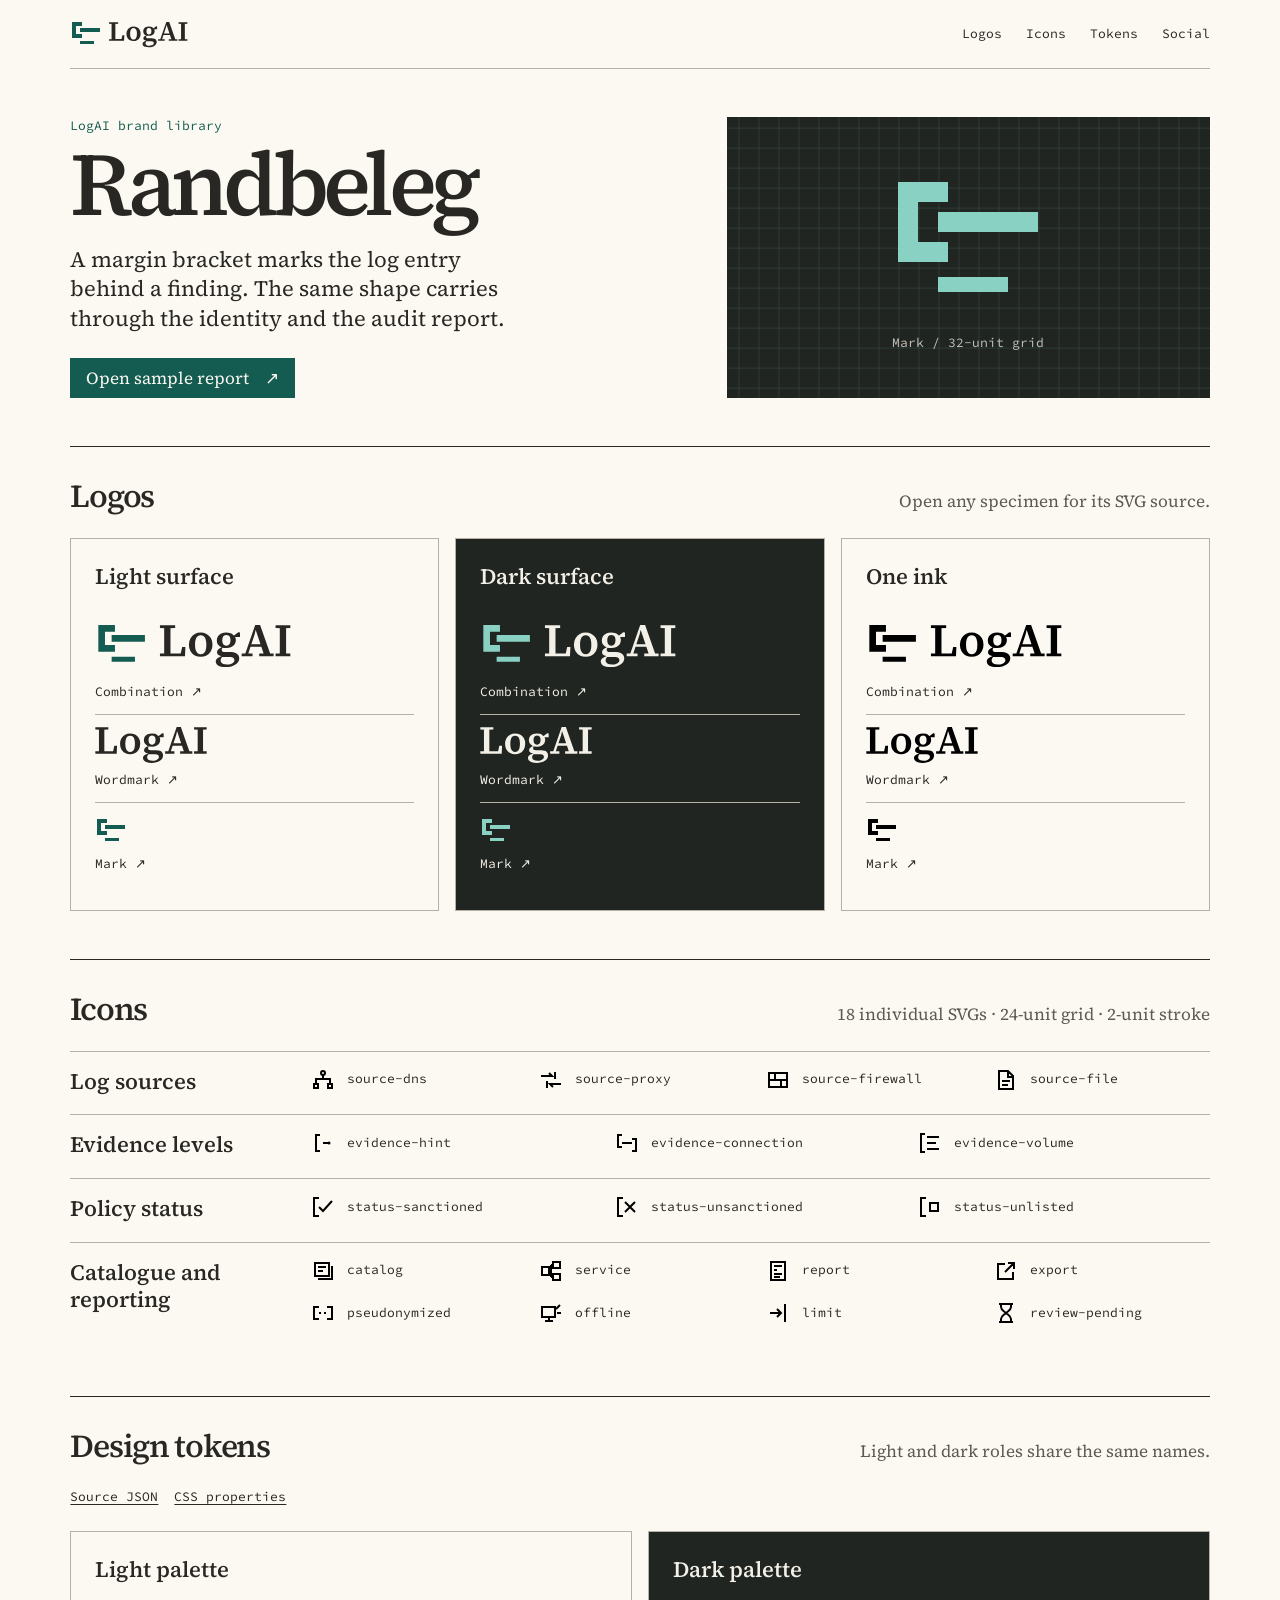
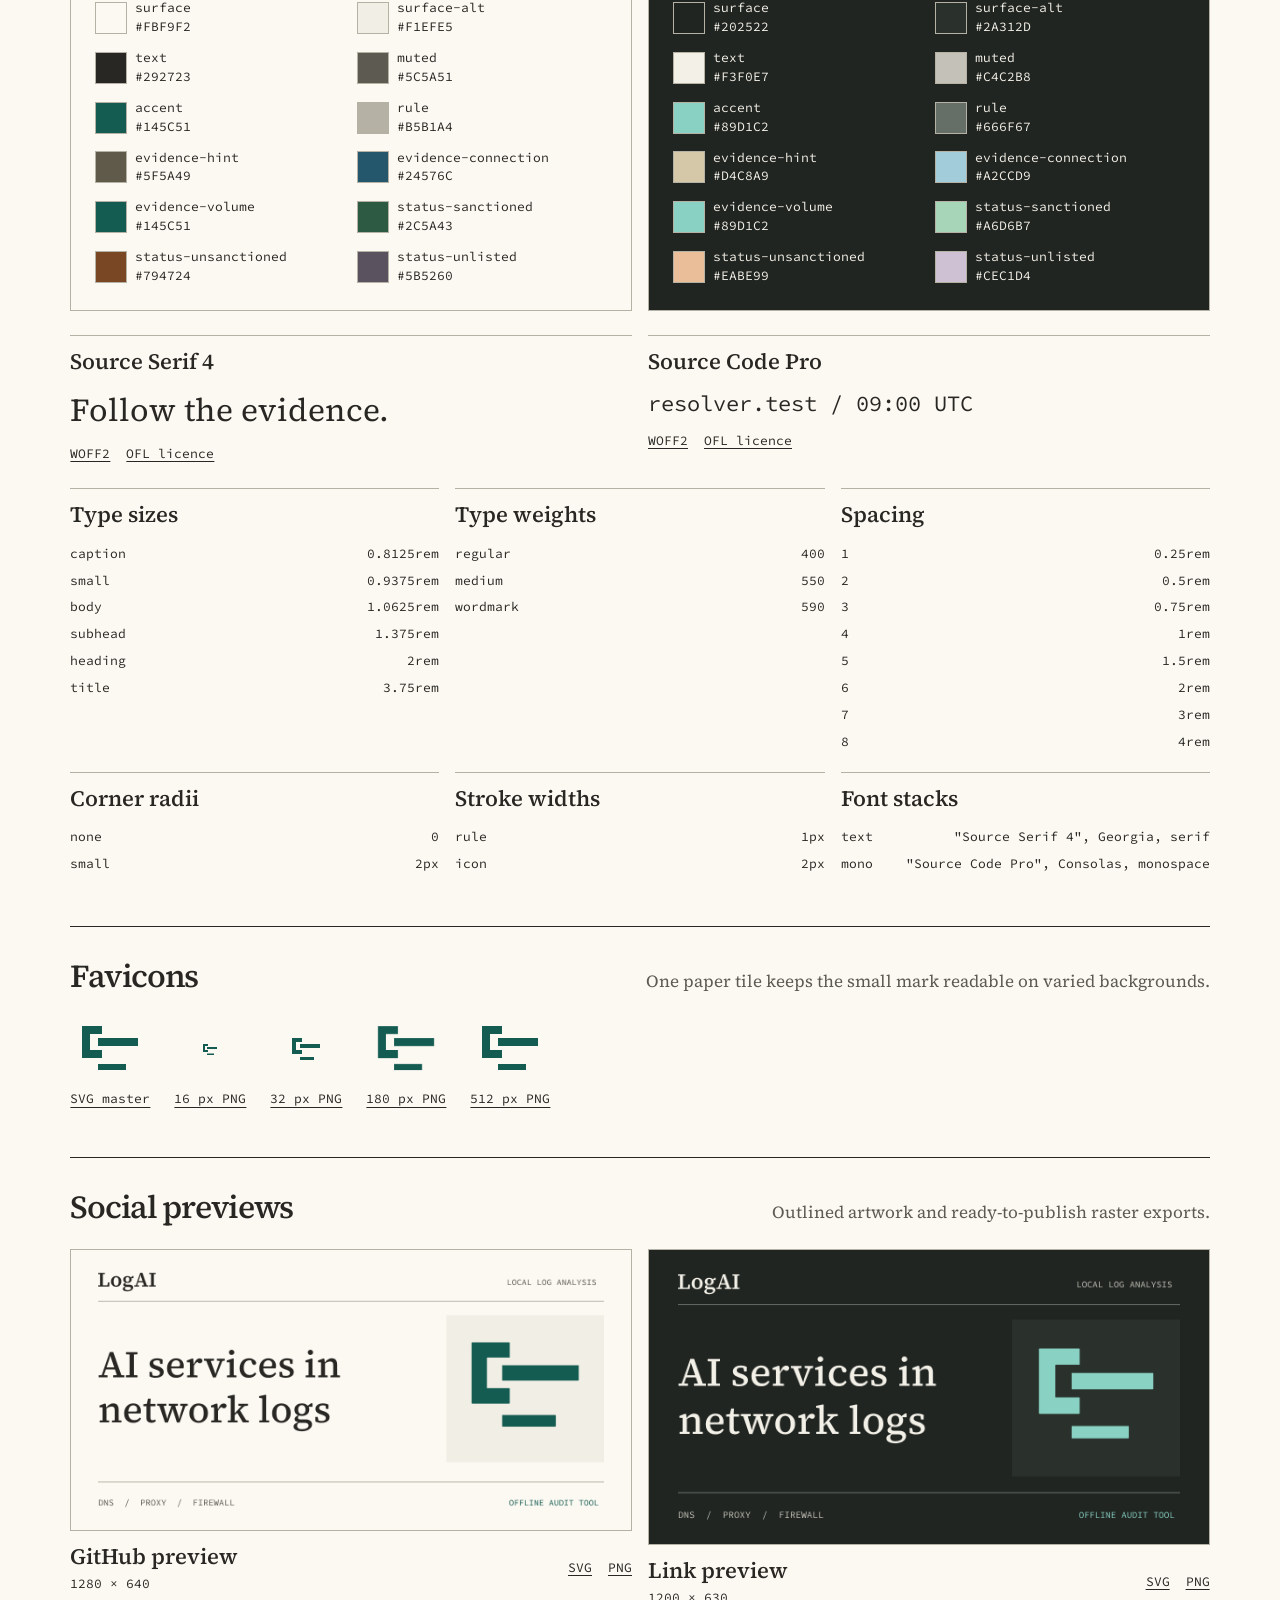
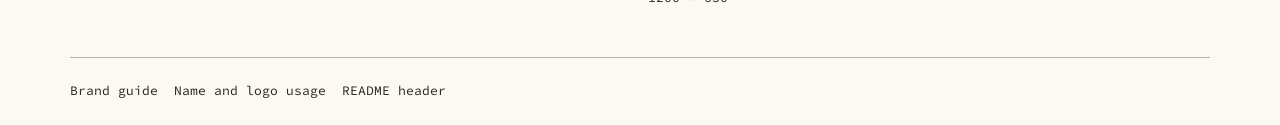
==== commit fced23f9: "Merge pull request #2 from Thitronik01/design/brand-foundation feat(brand): deliver the Randbeleg id" ====
--- a/brand/preview/index.html
+++ b/brand/preview/index.html
@@ -3,308 +3,176 @@
 <head>
   <meta charset="utf-8">
   <meta name="viewport" content="width=device-width, initial-scale=1">
-  <title>Brand directions · LogAI</title>
+  <title>Randbeleg · LogAI asset library</title>
+  <link rel="icon" href="../favicon/favicon.svg">
+  <link rel="stylesheet" href="../fonts/fonts.css">
+  <link rel="stylesheet" href="../tokens/tokens.css">
   <link rel="stylesheet" href="styles.css">
 </head>
 <body>
-  <a class="skip" href="#marks">Skip to the marks</a>
+  <a class="skip" href="#logos">Skip to assets</a>
   <div class="page">
-    <header>
-      <div class="topbar">
-        <div class="project"><strong>LogAI</strong><span>Design review</span></div>
-        <nav aria-label="Review sections">
-          <a href="#marks">Marks</a>
-          <a href="#evidence">Evidence icons</a>
-          <a href="#specs">Colour &amp; type</a>
-        </nav>
-      </div>
-      <div class="masthead">
-        <h1>Brand directions</h1>
-        <p>Three identities for an offline audit tool. Compare each mark at favicon size, then inspect the evidence symbols in a single ink.</p>
-      </div>
+    <header class="bar">
+      <picture>
+        <source media="screen and (prefers-color-scheme: dark)" srcset="../logo/logai-logo-dark.svg">
+        <img src="../logo/logai-logo-light.svg" alt="LogAI" width="119" height="36">
+      </picture>
+      <nav aria-label="Asset library"><a href="#logos">Logos</a><a href="#icons">Icons</a><a href="#tokens">Tokens</a><a href="#social">Social</a></nav>
     </header>
     <main>
-      <section id="marks" class="review-section" aria-labelledby="marks-title">
-        <header class="section-heading">
-          <h2 id="marks-title">Mark studies</h2>
-          <p>Actual sizes, in light and dark.</p>
-        </header>
-        <div class="columns">
-          <article class="direction direction-a">
-            <header class="card-head">
-              <h3 class="direction-name"><span class="letter">A</span>Randbeleg</h3>
-              <p>A margin bracket picks out one log entry, giving the reader a quiet, precise reference they can check.</p>
-            </header>
-            <figure class="plate light" aria-label="Randbeleg, light mode">
-              <figcaption class="plate-head">
-                <img src="../directions/a/wordmark.svg" alt="LogAI">
-                <span class="mode-label"><i aria-hidden="true"></i>Light</span>
-              </figcaption>
-              <div class="proof">
-                <div class="measure">
-                  <img src="../directions/a/mark.svg" alt="Randbeleg mark at 256 pixels" width="256" height="256">
-                </div>
-                <span class="large-size">256 px</span>
-              </div>
-              <div class="sizes">
-                <div class="sample"><img src="../directions/a/mark.svg" alt="" width="16" height="16"><span>16 px</span></div>
-                <div class="sample"><img src="../directions/a/mark.svg" alt="" width="32" height="32"><span>32 px</span></div>
-                <div class="sample"><img src="../directions/a/mark.svg" alt="" width="64" height="64"><span>64 px</span></div>
-              </div>
-            </figure>
-            <figure class="plate dark" aria-label="Randbeleg, dark mode">
-              <figcaption class="plate-head">
-                <img src="../directions/a/wordmark.svg#dark" alt="LogAI">
-                <span class="mode-label"><i aria-hidden="true"></i>Dark</span>
-              </figcaption>
-              <div class="proof">
-                <div class="measure">
-                  <img src="../directions/a/mark.svg#dark" alt="Randbeleg mark at 256 pixels" width="256" height="256">
-                </div>
-                <span class="large-size">256 px</span>
-              </div>
-              <div class="sizes">
-                <div class="sample"><img src="../directions/a/mark.svg#dark" alt="" width="16" height="16"><span>16 px</span></div>
-                <div class="sample"><img src="../directions/a/mark.svg#dark" alt="" width="32" height="32"><span>32 px</span></div>
-                <div class="sample"><img src="../directions/a/mark.svg#dark" alt="" width="64" height="64"><span>64 px</span></div>
-              </div>
-            </figure>
-          </article>
-          <article class="direction direction-b">
-            <header class="card-head">
-              <h3 class="direction-name"><span class="letter">B</span>Messkante</h3>
-              <p>Three measured divisions share a visible reference point, so readers can see how each observation relates to a common scale.</p>
-            </header>
-            <figure class="plate light" aria-label="Messkante, light mode">
-              <figcaption class="plate-head">
-                <img src="../directions/b/wordmark.svg" alt="LogAI">
-                <span class="mode-label"><i aria-hidden="true"></i>Light</span>
-              </figcaption>
-              <div class="proof">
-                <div class="measure">
-                  <img src="../directions/b/mark.svg" alt="Messkante mark at 256 pixels" width="256" height="256">
-                </div>
-                <span class="large-size">256 px</span>
-              </div>
-              <div class="sizes">
-                <div class="sample"><img src="../directions/b/mark.svg" alt="" width="16" height="16"><span>16 px</span></div>
-                <div class="sample"><img src="../directions/b/mark.svg" alt="" width="32" height="32"><span>32 px</span></div>
-                <div class="sample"><img src="../directions/b/mark.svg" alt="" width="64" height="64"><span>64 px</span></div>
-              </div>
-            </figure>
-            <figure class="plate dark" aria-label="Messkante, dark mode">
-              <figcaption class="plate-head">
-                <img src="../directions/b/wordmark.svg#dark" alt="LogAI">
-                <span class="mode-label"><i aria-hidden="true"></i>Dark</span>
-              </figcaption>
-              <div class="proof">
-                <div class="measure">
-                  <img src="../directions/b/mark.svg#dark" alt="Messkante mark at 256 pixels" width="256" height="256">
-                </div>
-                <span class="large-size">256 px</span>
-              </div>
-              <div class="sizes">
-                <div class="sample"><img src="../directions/b/mark.svg#dark" alt="" width="16" height="16"><span>16 px</span></div>
-                <div class="sample"><img src="../directions/b/mark.svg#dark" alt="" width="32" height="32"><span>32 px</span></div>
-                <div class="sample"><img src="../directions/b/mark.svg#dark" alt="" width="64" height="64"><span>64 px</span></div>
-              </div>
-            </figure>
-          </article>
-          <article class="direction direction-c">
-            <header class="card-head">
-              <h3 class="direction-name"><span class="letter">C</span>Registerblatt</h3>
-              <p>An open index tab gives each finding a visible place in the record, ready for another reader to retrieve.</p>
-            </header>
-            <figure class="plate light" aria-label="Registerblatt, light mode">
-              <figcaption class="plate-head">
-                <img src="../directions/c/wordmark.svg" alt="LogAI">
-                <span class="mode-label"><i aria-hidden="true"></i>Light</span>
-              </figcaption>
-              <div class="proof">
-                <div class="measure">
-                  <img src="../directions/c/mark.svg" alt="Registerblatt mark at 256 pixels" width="256" height="256">
-                </div>
-                <span class="large-size">256 px</span>
-              </div>
-              <div class="sizes">
-                <div class="sample"><img src="../directions/c/mark.svg" alt="" width="16" height="16"><span>16 px</span></div>
-                <div class="sample"><img src="../directions/c/mark.svg" alt="" width="32" height="32"><span>32 px</span></div>
-                <div class="sample"><img src="../directions/c/mark.svg" alt="" width="64" height="64"><span>64 px</span></div>
-              </div>
-            </figure>
-            <figure class="plate dark" aria-label="Registerblatt, dark mode">
-              <figcaption class="plate-head">
-                <img src="../directions/c/wordmark.svg#dark" alt="LogAI">
-                <span class="mode-label"><i aria-hidden="true"></i>Dark</span>
-              </figcaption>
-              <div class="proof">
-                <div class="measure">
-                  <img src="../directions/c/mark.svg#dark" alt="Registerblatt mark at 256 pixels" width="256" height="256">
-                </div>
-                <span class="large-size">256 px</span>
-              </div>
-              <div class="sizes">
-                <div class="sample"><img src="../directions/c/mark.svg#dark" alt="" width="16" height="16"><span>16 px</span></div>
-                <div class="sample"><img src="../directions/c/mark.svg#dark" alt="" width="32" height="32"><span>32 px</span></div>
-                <div class="sample"><img src="../directions/c/mark.svg#dark" alt="" width="64" height="64"><span>64 px</span></div>
-              </div>
-            </figure>
-          </article>
+      <header class="hero">
+        <div class="intro">
+          <p class="kicker">LogAI brand library</p>
+          <h1>Randbeleg</h1>
+          <p class="lead">A margin bracket marks the log entry behind a finding. The same shape carries through the identity and the audit report.</p>
+          <a class="action" href="../templates/report/report.html">Open sample report <span aria-hidden="true">↗</span></a>
         </div>
-      </section>
-      <section id="evidence" class="review-section" aria-labelledby="evidence-title">
-        <header class="section-heading">
-          <h2 id="evidence-title">Evidence icons</h2>
-          <p>The same three evidence levels on a 24 px grid.</p>
-        </header>
-        <div class="columns">
-          <article class="direction direction-a">
-            <h3 class="direction-name"><span class="letter">A</span>Randbeleg</h3>
-            <div class="icon-strip light" aria-label="Light mode">
-              <ul>
-                <li><img src="../directions/a/evidence-hint.svg" alt="" width="24" height="24"><span>Hint</span></li>
-                <li><img src="../directions/a/evidence-connection.svg" alt="" width="24" height="24"><span>Connection</span></li>
-                <li><img src="../directions/a/evidence-volume.svg" alt="" width="24" height="24"><span>Volume</span></li>
-              </ul>
-            </div>
-            <div class="icon-strip dark" aria-label="Dark mode">
-              <ul>
-                <li><img src="../directions/a/evidence-hint.svg#dark" alt="" width="24" height="24"><span>Hint</span></li>
-                <li><img src="../directions/a/evidence-connection.svg#dark" alt="" width="24" height="24"><span>Connection</span></li>
-                <li><img src="../directions/a/evidence-volume.svg#dark" alt="" width="24" height="24"><span>Volume</span></li>
-              </ul>
-            </div>
-          </article>
-          <article class="direction direction-b">
-            <h3 class="direction-name"><span class="letter">B</span>Messkante</h3>
-            <div class="icon-strip light" aria-label="Light mode">
-              <ul>
-                <li><img src="../directions/b/evidence-hint.svg" alt="" width="24" height="24"><span>Hint</span></li>
-                <li><img src="../directions/b/evidence-connection.svg" alt="" width="24" height="24"><span>Connection</span></li>
-                <li><img src="../directions/b/evidence-volume.svg" alt="" width="24" height="24"><span>Volume</span></li>
-              </ul>
-            </div>
-            <div class="icon-strip dark" aria-label="Dark mode">
-              <ul>
-                <li><img src="../directions/b/evidence-hint.svg#dark" alt="" width="24" height="24"><span>Hint</span></li>
-                <li><img src="../directions/b/evidence-connection.svg#dark" alt="" width="24" height="24"><span>Connection</span></li>
-                <li><img src="../directions/b/evidence-volume.svg#dark" alt="" width="24" height="24"><span>Volume</span></li>
-              </ul>
-            </div>
-          </article>
-          <article class="direction direction-c">
-            <h3 class="direction-name"><span class="letter">C</span>Registerblatt</h3>
-            <div class="icon-strip light" aria-label="Light mode">
-              <ul>
-                <li><img src="../directions/c/evidence-hint.svg" alt="" width="24" height="24"><span>Hint</span></li>
-                <li><img src="../directions/c/evidence-connection.svg" alt="" width="24" height="24"><span>Connection</span></li>
-                <li><img src="../directions/c/evidence-volume.svg" alt="" width="24" height="24"><span>Volume</span></li>
-              </ul>
-            </div>
-            <div class="icon-strip dark" aria-label="Dark mode">
-              <ul>
-                <li><img src="../directions/c/evidence-hint.svg#dark" alt="" width="24" height="24"><span>Hint</span></li>
-                <li><img src="../directions/c/evidence-connection.svg#dark" alt="" width="24" height="24"><span>Connection</span></li>
-                <li><img src="../directions/c/evidence-volume.svg#dark" alt="" width="24" height="24"><span>Volume</span></li>
-              </ul>
-            </div>
-          </article>
+        <div class="proof">
+          <img src="../logo/logai-mark-dark.svg" alt="Randbeleg mark" width="160" height="160">
+          <span>Mark / 32-unit grid</span>
         </div>
-      </section>
-      <section id="specs" class="review-section" aria-labelledby="specs-title">
-        <header class="section-heading">
-          <h2 id="specs-title">Colour &amp; type</h2>
-          <p>Contrast is measured against each palette’s surface.</p>
-        </header>
-        <div class="columns">
-          <article class="direction direction-a">
-            <h3 class="direction-name"><span class="letter">A</span>Randbeleg</h3>
-            <div class="type-proof">
-              <span class="type-label">Source Serif 4</span>
-              <p lang="en">Network evidence</p>
-              <span class="type-label">Source Code Pro</span>
-              <samp>resolver.test &nbsp; 12:40 UTC</samp>
-            </div>
-            <div class="palette light">
-              <h4>Light palette</h4>
-              <ul>
-                <li><i class="swatch surface" aria-hidden="true"></i><span>Surface</span><code>#FBF9F2</code></li>
-                <li><i class="swatch text" aria-hidden="true"></i><span>Text</span><code>#292723</code></li>
-                <li><i class="swatch accent" aria-hidden="true"></i><span>Accent</span><code>#145C51</code></li>
-              </ul>
-              <p class="ratios">Text 14.15:1 <span>·</span> Accent 7.44:1</p>
-            </div>
-            <div class="palette dark">
-              <h4>Dark palette</h4>
-              <ul>
-                <li><i class="swatch surface" aria-hidden="true"></i><span>Surface</span><code>#202522</code></li>
-                <li><i class="swatch text" aria-hidden="true"></i><span>Text</span><code>#F3F0E7</code></li>
-                <li><i class="swatch accent" aria-hidden="true"></i><span>Accent</span><code>#89D1C2</code></li>
-              </ul>
-              <p class="ratios">Text 13.66:1 <span>·</span> Accent 8.87:1</p>
-            </div>
-            <a class="source-link" href="../directions/a/readme.md">Font sources and licences <span aria-hidden="true">↗</span></a>
-          </article>
-          <article class="direction direction-b">
-            <h3 class="direction-name"><span class="letter">B</span>Messkante</h3>
-            <div class="type-proof">
-              <span class="type-label">IBM Plex Sans</span>
-              <p lang="en">Network evidence</p>
-              <span class="type-label">IBM Plex Mono</span>
-              <samp>resolver.test &nbsp; 12:40 UTC</samp>
-            </div>
-            <div class="palette light">
-              <h4>Light palette</h4>
-              <ul>
-                <li><i class="swatch surface" aria-hidden="true"></i><span>Surface</span><code>#F3F7FA</code></li>
-                <li><i class="swatch text" aria-hidden="true"></i><span>Text</span><code>#1F2932</code></li>
-                <li><i class="swatch accent" aria-hidden="true"></i><span>Accent</span><code>#205996</code></li>
-              </ul>
-              <p class="ratios">Text 13.71:1 <span>·</span> Accent 6.65:1</p>
-            </div>
-            <div class="palette dark">
-              <h4>Dark palette</h4>
-              <ul>
-                <li><i class="swatch surface" aria-hidden="true"></i><span>Surface</span><code>#19252F</code></li>
-                <li><i class="swatch text" aria-hidden="true"></i><span>Text</span><code>#E5EFF6</code></li>
-                <li><i class="swatch accent" aria-hidden="true"></i><span>Accent</span><code>#98BFFC</code></li>
-              </ul>
-              <p class="ratios">Text 13.37:1 <span>·</span> Accent 8.31:1</p>
-            </div>
-            <a class="source-link" href="../directions/b/readme.md">Font sources and licences <span aria-hidden="true">↗</span></a>
-          </article>
-          <article class="direction direction-c">
-            <h3 class="direction-name"><span class="letter">C</span>Registerblatt</h3>
-            <div class="type-proof">
-              <span class="type-label">Atkinson Hyperlegible Next</span>
-              <p lang="en">Network evidence</p>
-              <span class="type-label">Fira Mono</span>
-              <samp>resolver.test &nbsp; 12:40 UTC</samp>
-            </div>
-            <div class="palette light">
-              <h4>Light palette</h4>
-              <ul>
-                <li><i class="swatch surface" aria-hidden="true"></i><span>Surface</span><code>#FAF6F8</code></li>
-                <li><i class="swatch text" aria-hidden="true"></i><span>Text</span><code>#322735</code></li>
-                <li><i class="swatch accent" aria-hidden="true"></i><span>Accent</span><code>#75486F</code></li>
-              </ul>
-              <p class="ratios">Text 13.27:1 <span>·</span> Accent 6.73:1</p>
-            </div>
-            <div class="palette dark">
-              <h4>Dark palette</h4>
-              <ul>
-                <li><i class="swatch surface" aria-hidden="true"></i><span>Surface</span><code>#2B202A</code></li>
-                <li><i class="swatch text" aria-hidden="true"></i><span>Text</span><code>#F2E8F0</code></li>
-                <li><i class="swatch accent" aria-hidden="true"></i><span>Accent</span><code>#E3AFD8</code></li>
-              </ul>
-              <p class="ratios">Text 13.09:1 <span>·</span> Accent 8.48:1</p>
-            </div>
-            <a class="source-link" href="../directions/c/readme.md">Font sources and licences <span aria-hidden="true">↗</span></a>
-          </article>
-        </div>
-      </section>
+      </header>
+    <section id="logos" aria-labelledby="logos-title">
+      <header class="section-head"><h2 id="logos-title">Logos</h2><p>Open any specimen for its SVG source.</p></header>
+      <div class="logos">
+        <article class="logo-card light"><h3>Light surface</h3>
+          <a class="logo-sample" href="../logo/logai-logo-light.svg"><img src="../logo/logai-logo-light.svg" alt="" width="198" height="60"><span>Combination ↗</span></a>
+          <a class="logo-sample" href="../logo/logai-wordmark-light.svg"><img src="../logo/logai-wordmark-light.svg" alt="" width="112" height="36"><span>Wordmark ↗</span></a>
+          <a class="logo-sample" href="../logo/logai-mark-light.svg"><img src="../logo/logai-mark-light.svg" alt="" width="32" height="32"><span>Mark ↗</span></a>
+        </article>
+        <article class="logo-card dark"><h3>Dark surface</h3>
+          <a class="logo-sample" href="../logo/logai-logo-dark.svg"><img src="../logo/logai-logo-dark.svg" alt="" width="198" height="60"><span>Combination ↗</span></a>
+          <a class="logo-sample" href="../logo/logai-wordmark-dark.svg"><img src="../logo/logai-wordmark-dark.svg" alt="" width="112" height="36"><span>Wordmark ↗</span></a>
+          <a class="logo-sample" href="../logo/logai-mark-dark.svg"><img src="../logo/logai-mark-dark.svg" alt="" width="32" height="32"><span>Mark ↗</span></a>
+        </article>
+        <article class="logo-card mono"><h3>One ink</h3>
+          <a class="logo-sample" href="../logo/logai-logo-mono.svg"><img src="../logo/logai-logo-mono.svg" alt="" width="198" height="60"><span>Combination ↗</span></a>
+          <a class="logo-sample" href="../logo/logai-wordmark-mono.svg"><img src="../logo/logai-wordmark-mono.svg" alt="" width="112" height="36"><span>Wordmark ↗</span></a>
+          <a class="logo-sample" href="../logo/logai-mark-mono.svg"><img src="../logo/logai-mark-mono.svg" alt="" width="32" height="32"><span>Mark ↗</span></a>
+        </article>
+      </div>
+    </section>
+    <section id="icons" aria-labelledby="icons-title">
+      <header class="section-head"><h2 id="icons-title">Icons</h2><p>18 individual SVGs · 24-unit grid · 2-unit stroke</p></header>
+      <div class="icon-group"><h3>Log sources</h3><ul>
+            <li><a href="../icons/source-dns.svg"><img src="../icons/source-dns.svg" alt="" width="24" height="24"><code>source-dns</code></a></li>
+            <li><a href="../icons/source-proxy.svg"><img src="../icons/source-proxy.svg" alt="" width="24" height="24"><code>source-proxy</code></a></li>
+            <li><a href="../icons/source-firewall.svg"><img src="../icons/source-firewall.svg" alt="" width="24" height="24"><code>source-firewall</code></a></li>
+            <li><a href="../icons/source-file.svg"><img src="../icons/source-file.svg" alt="" width="24" height="24"><code>source-file</code></a></li>
+      </ul></div>
+      <div class="icon-group"><h3>Evidence levels</h3><ul>
+            <li><a href="../icons/evidence-hint.svg"><img src="../icons/evidence-hint.svg" alt="" width="24" height="24"><code>evidence-hint</code></a></li>
+            <li><a href="../icons/evidence-connection.svg"><img src="../icons/evidence-connection.svg" alt="" width="24" height="24"><code>evidence-connection</code></a></li>
+            <li><a href="../icons/evidence-volume.svg"><img src="../icons/evidence-volume.svg" alt="" width="24" height="24"><code>evidence-volume</code></a></li>
+      </ul></div>
+      <div class="icon-group"><h3>Policy status</h3><ul>
+            <li><a href="../icons/status-sanctioned.svg"><img src="../icons/status-sanctioned.svg" alt="" width="24" height="24"><code>status-sanctioned</code></a></li>
+            <li><a href="../icons/status-unsanctioned.svg"><img src="../icons/status-unsanctioned.svg" alt="" width="24" height="24"><code>status-unsanctioned</code></a></li>
+            <li><a href="../icons/status-unlisted.svg"><img src="../icons/status-unlisted.svg" alt="" width="24" height="24"><code>status-unlisted</code></a></li>
+      </ul></div>
+      <div class="icon-group"><h3>Catalogue and reporting</h3><ul>
+            <li><a href="../icons/catalog.svg"><img src="../icons/catalog.svg" alt="" width="24" height="24"><code>catalog</code></a></li>
+            <li><a href="../icons/service.svg"><img src="../icons/service.svg" alt="" width="24" height="24"><code>service</code></a></li>
+            <li><a href="../icons/report.svg"><img src="../icons/report.svg" alt="" width="24" height="24"><code>report</code></a></li>
+            <li><a href="../icons/export.svg"><img src="../icons/export.svg" alt="" width="24" height="24"><code>export</code></a></li>
+            <li><a href="../icons/pseudonymized.svg"><img src="../icons/pseudonymized.svg" alt="" width="24" height="24"><code>pseudonymized</code></a></li>
+            <li><a href="../icons/offline.svg"><img src="../icons/offline.svg" alt="" width="24" height="24"><code>offline</code></a></li>
+            <li><a href="../icons/limit.svg"><img src="../icons/limit.svg" alt="" width="24" height="24"><code>limit</code></a></li>
+            <li><a href="../icons/review-pending.svg"><img src="../icons/review-pending.svg" alt="" width="24" height="24"><code>review-pending</code></a></li>
+      </ul></div>
+    </section>
+    <section id="tokens" aria-labelledby="tokens-title">
+      <header class="section-head"><h2 id="tokens-title">Design tokens</h2><p>Light and dark roles share the same names.</p></header>
+      <div class="downloads"><a href="../tokens/tokens.json">Source JSON</a><a href="../tokens/tokens.css">CSS properties</a></div>
+      <div class="palettes">
+        <article class="palette light"><h3>Light palette</h3><ul>
+            <li><i style="--swatch:var(--logai-color-light-surface)"></i><div><code>surface</code><span>#FBF9F2</span></div></li>
+            <li><i style="--swatch:var(--logai-color-light-surface-alt)"></i><div><code>surface-alt</code><span>#F1EFE5</span></div></li>
+            <li><i style="--swatch:var(--logai-color-light-text)"></i><div><code>text</code><span>#292723</span></div></li>
+            <li><i style="--swatch:var(--logai-color-light-muted)"></i><div><code>muted</code><span>#5C5A51</span></div></li>
+            <li><i style="--swatch:var(--logai-color-light-accent)"></i><div><code>accent</code><span>#145C51</span></div></li>
+            <li><i style="--swatch:var(--logai-color-light-rule)"></i><div><code>rule</code><span>#B5B1A4</span></div></li>
+            <li><i style="--swatch:var(--logai-color-light-evidence-hint)"></i><div><code>evidence-hint</code><span>#5F5A49</span></div></li>
+            <li><i style="--swatch:var(--logai-color-light-evidence-connection)"></i><div><code>evidence-connection</code><span>#24576C</span></div></li>
+            <li><i style="--swatch:var(--logai-color-light-evidence-volume)"></i><div><code>evidence-volume</code><span>#145C51</span></div></li>
+            <li><i style="--swatch:var(--logai-color-light-status-sanctioned)"></i><div><code>status-sanctioned</code><span>#2C5A43</span></div></li>
+            <li><i style="--swatch:var(--logai-color-light-status-unsanctioned)"></i><div><code>status-unsanctioned</code><span>#794724</span></div></li>
+            <li><i style="--swatch:var(--logai-color-light-status-unlisted)"></i><div><code>status-unlisted</code><span>#5B5260</span></div></li>
+          </ul></article>
+        <article class="palette dark"><h3>Dark palette</h3><ul>
+            <li><i style="--swatch:var(--logai-color-dark-surface)"></i><div><code>surface</code><span>#202522</span></div></li>
+            <li><i style="--swatch:var(--logai-color-dark-surface-alt)"></i><div><code>surface-alt</code><span>#2A312D</span></div></li>
+            <li><i style="--swatch:var(--logai-color-dark-text)"></i><div><code>text</code><span>#F3F0E7</span></div></li>
+            <li><i style="--swatch:var(--logai-color-dark-muted)"></i><div><code>muted</code><span>#C4C2B8</span></div></li>
+            <li><i style="--swatch:var(--logai-color-dark-accent)"></i><div><code>accent</code><span>#89D1C2</span></div></li>
+            <li><i style="--swatch:var(--logai-color-dark-rule)"></i><div><code>rule</code><span>#666F67</span></div></li>
+            <li><i style="--swatch:var(--logai-color-dark-evidence-hint)"></i><div><code>evidence-hint</code><span>#D4C8A9</span></div></li>
+            <li><i style="--swatch:var(--logai-color-dark-evidence-connection)"></i><div><code>evidence-connection</code><span>#A2CCD9</span></div></li>
+            <li><i style="--swatch:var(--logai-color-dark-evidence-volume)"></i><div><code>evidence-volume</code><span>#89D1C2</span></div></li>
+            <li><i style="--swatch:var(--logai-color-dark-status-sanctioned)"></i><div><code>status-sanctioned</code><span>#A6D6B7</span></div></li>
+            <li><i style="--swatch:var(--logai-color-dark-status-unsanctioned)"></i><div><code>status-unsanctioned</code><span>#EABE99</span></div></li>
+            <li><i style="--swatch:var(--logai-color-dark-status-unlisted)"></i><div><code>status-unlisted</code><span>#CEC1D4</span></div></li>
+          </ul></article>
+      </div>
+      <div class="types">
+        <article class="type-sample"><h3>Source Serif 4</h3><p>Follow the evidence.</p><div class="downloads"><a href="../fonts/source-serif-4/source-serif-4.woff2">WOFF2</a><a href="../fonts/source-serif-4/ofl.txt">OFL licence</a></div></article>
+        <article class="type-sample"><h3>Source Code Pro</h3><p>resolver.test / 09:00 UTC</p><div class="downloads"><a href="../fonts/source-code-pro/source-code-pro.woff2">WOFF2</a><a href="../fonts/source-code-pro/ofl.txt">OFL licence</a></div></article>
+      </div>
+      <div class="dimensions">
+        <article><h3>Type sizes</h3><dl>
+          <div><dt>caption</dt><dd><code>0.8125rem</code></dd></div>
+          <div><dt>small</dt><dd><code>0.9375rem</code></dd></div>
+          <div><dt>body</dt><dd><code>1.0625rem</code></dd></div>
+          <div><dt>subhead</dt><dd><code>1.375rem</code></dd></div>
+          <div><dt>heading</dt><dd><code>2rem</code></dd></div>
+          <div><dt>title</dt><dd><code>3.75rem</code></dd></div>
+        </dl></article>
+        <article><h3>Type weights</h3><dl>
+          <div><dt>regular</dt><dd><code>400</code></dd></div>
+          <div><dt>medium</dt><dd><code>550</code></dd></div>
+          <div><dt>wordmark</dt><dd><code>590</code></dd></div>
+        </dl></article>
+        <article><h3>Spacing</h3><dl>
+          <div><dt>1</dt><dd><code>0.25rem</code></dd></div>
+          <div><dt>2</dt><dd><code>0.5rem</code></dd></div>
+          <div><dt>3</dt><dd><code>0.75rem</code></dd></div>
+          <div><dt>4</dt><dd><code>1rem</code></dd></div>
+          <div><dt>5</dt><dd><code>1.5rem</code></dd></div>
+          <div><dt>6</dt><dd><code>2rem</code></dd></div>
+          <div><dt>7</dt><dd><code>3rem</code></dd></div>
+          <div><dt>8</dt><dd><code>4rem</code></dd></div>
+        </dl></article>
+        <article><h3>Corner radii</h3><dl>
+          <div><dt>none</dt><dd><code>0</code></dd></div>
+          <div><dt>small</dt><dd><code>2px</code></dd></div>
+        </dl></article>
+        <article><h3>Stroke widths</h3><dl>
+          <div><dt>rule</dt><dd><code>1px</code></dd></div>
+          <div><dt>icon</dt><dd><code>2px</code></dd></div>
+        </dl></article>
+        <article><h3>Font stacks</h3><dl>
+          <div><dt>text</dt><dd><code>&quot;Source Serif 4&quot;, Georgia, serif</code></dd></div>
+          <div><dt>mono</dt><dd><code>&quot;Source Code Pro&quot;, Consolas, monospace</code></dd></div>
+        </dl></article>
+      </div>
+    </section>
+    <section id="favicons" aria-labelledby="favicons-title">
+      <header class="section-head"><h2 id="favicons-title">Favicons</h2><p>One paper tile keeps the small mark readable on varied backgrounds.</p></header>
+      <div class="favicons"><a href="../favicon/favicon.svg"><img src="../favicon/favicon.svg" alt="" width="64" height="64"><span>SVG master</span></a>
+        <a href="../favicon/favicon-16.png"><img src="../favicon/favicon-16.png" alt="" width="16" height="16"><span>16 px PNG</span></a>
+<a href="../favicon/favicon-32.png"><img src="../favicon/favicon-32.png" alt="" width="32" height="32"><span>32 px PNG</span></a>
+<a href="../favicon/favicon-180.png"><img src="../favicon/favicon-180.png" alt="" width="64" height="64"><span>180 px PNG</span></a>
+<a href="../favicon/favicon-512.png"><img src="../favicon/favicon-512.png" alt="" width="64" height="64"><span>512 px PNG</span></a></div>
+    </section>
+    <section id="social" aria-labelledby="social-title">
+      <header class="section-head"><h2 id="social-title">Social previews</h2><p>Outlined artwork and ready-to-publish raster exports.</p></header>
+      <div class="socials">
+        <figure><img src="../social/github-preview.png" alt="GitHub preview, AI services in network logs" width="1280" height="640"><figcaption><div><h3>GitHub preview</h3><code>1280 × 640</code></div><div class="downloads"><a href="../social/github-preview.svg">SVG</a><a href="../social/github-preview.png">PNG</a></div></figcaption></figure>
+        <figure><img src="../social/link-preview.png" alt="Link preview, AI services in network logs" width="1200" height="630"><figcaption><div><h3>Link preview</h3><code>1200 × 630</code></div><div class="downloads"><a href="../social/link-preview.svg">SVG</a><a href="../social/link-preview.png">PNG</a></div></figcaption></figure>
+      </div>
+    </section>
     </main>
-    <footer><span>LogAI</span><a href="#marks">Back to mark studies ↑</a></footer>
+    <footer><a href="../README.md">Brand guide</a><a href="../TRADEMARK.md">Name and logo usage</a><a href="../snippets/readme-header.md">README header</a></footer>
   </div>
 </body>
 </html>
--- a/brand/fonts/fonts.css
+++ b/brand/fonts/fonts.css
@@ -0,0 +1,15 @@
+@font-face {
+  font-family: "Source Serif 4";
+  src: url("source-serif-4/source-serif-4.woff2") format("woff2");
+  font-style: normal;
+  font-weight: 200 900;
+  font-display: swap;
+}
+
+@font-face {
+  font-family: "Source Code Pro";
+  src: url("source-code-pro/source-code-pro.woff2") format("woff2");
+  font-style: normal;
+  font-weight: 400;
+  font-display: swap;
+}
--- a/brand/tokens/tokens.css
+++ b/brand/tokens/tokens.css
@@ -0,0 +1,79 @@
+/* Generated from tokens.json by generate.py. */
+:root {
+  --logai-color-light-surface: #FBF9F2;
+  --logai-color-light-surface-alt: #F1EFE5;
+  --logai-color-light-text: #292723;
+  --logai-color-light-muted: #5C5A51;
+  --logai-color-light-accent: #145C51;
+  --logai-color-light-rule: #B5B1A4;
+  --logai-color-light-evidence-hint: #5F5A49;
+  --logai-color-light-evidence-connection: #24576C;
+  --logai-color-light-evidence-volume: #145C51;
+  --logai-color-light-status-sanctioned: #2C5A43;
+  --logai-color-light-status-unsanctioned: #794724;
+  --logai-color-light-status-unlisted: #5B5260;
+  --logai-color-dark-surface: #202522;
+  --logai-color-dark-surface-alt: #2A312D;
+  --logai-color-dark-text: #F3F0E7;
+  --logai-color-dark-muted: #C4C2B8;
+  --logai-color-dark-accent: #89D1C2;
+  --logai-color-dark-rule: #666F67;
+  --logai-color-dark-evidence-hint: #D4C8A9;
+  --logai-color-dark-evidence-connection: #A2CCD9;
+  --logai-color-dark-evidence-volume: #89D1C2;
+  --logai-color-dark-status-sanctioned: #A6D6B7;
+  --logai-color-dark-status-unsanctioned: #EABE99;
+  --logai-color-dark-status-unlisted: #CEC1D4;
+  --logai-font-family-text: "Source Serif 4", Georgia, serif;
+  --logai-font-family-mono: "Source Code Pro", Consolas, monospace;
+  --logai-font-size-caption: 0.8125rem;
+  --logai-font-size-small: 0.9375rem;
+  --logai-font-size-body: 1.0625rem;
+  --logai-font-size-subhead: 1.375rem;
+  --logai-font-size-heading: 2rem;
+  --logai-font-size-title: 3.75rem;
+  --logai-font-weight-regular: 400;
+  --logai-font-weight-medium: 550;
+  --logai-font-weight-wordmark: 590;
+  --logai-space-1: 0.25rem;
+  --logai-space-2: 0.5rem;
+  --logai-space-3: 0.75rem;
+  --logai-space-4: 1rem;
+  --logai-space-5: 1.5rem;
+  --logai-space-6: 2rem;
+  --logai-space-7: 3rem;
+  --logai-space-8: 4rem;
+  --logai-radius-none: 0;
+  --logai-radius-small: 2px;
+  --logai-stroke-rule: 1px;
+  --logai-stroke-icon: 2px;
+  --logai-surface: var(--logai-color-light-surface);
+  --logai-surface-alt: var(--logai-color-light-surface-alt);
+  --logai-text: var(--logai-color-light-text);
+  --logai-muted: var(--logai-color-light-muted);
+  --logai-accent: var(--logai-color-light-accent);
+  --logai-rule: var(--logai-color-light-rule);
+  --logai-evidence-hint: var(--logai-color-light-evidence-hint);
+  --logai-evidence-connection: var(--logai-color-light-evidence-connection);
+  --logai-evidence-volume: var(--logai-color-light-evidence-volume);
+  --logai-status-sanctioned: var(--logai-color-light-status-sanctioned);
+  --logai-status-unsanctioned: var(--logai-color-light-status-unsanctioned);
+  --logai-status-unlisted: var(--logai-color-light-status-unlisted);
+}
+
+@media screen and (prefers-color-scheme: dark) {
+  :root {
+    --logai-surface: var(--logai-color-dark-surface);
+    --logai-surface-alt: var(--logai-color-dark-surface-alt);
+    --logai-text: var(--logai-color-dark-text);
+    --logai-muted: var(--logai-color-dark-muted);
+    --logai-accent: var(--logai-color-dark-accent);
+    --logai-rule: var(--logai-color-dark-rule);
+    --logai-evidence-hint: var(--logai-color-dark-evidence-hint);
+    --logai-evidence-connection: var(--logai-color-dark-evidence-connection);
+    --logai-evidence-volume: var(--logai-color-dark-evidence-volume);
+    --logai-status-sanctioned: var(--logai-color-dark-status-sanctioned);
+    --logai-status-unsanctioned: var(--logai-color-dark-status-unsanctioned);
+    --logai-status-unlisted: var(--logai-color-dark-status-unlisted);
+  }
+}
--- a/brand/preview/styles.css
+++ b/brand/preview/styles.css
@@ -1,219 +1,93 @@
-@font-face {
-  font-family: "Source Serif 4";
-  src: url("../directions/a/fonts/source-serif-4/source-serif-4.woff2") format("woff2");
-  font-style: normal;
-  font-weight: 200 800;
-  font-display: swap;
+:root { color-scheme: light dark; }
+* { box-sizing: border-box; }
+body {
+  margin: 0;
+  background: var(--logai-surface);
+  color: var(--logai-text);
+  font: var(--logai-font-size-body)/1.45 var(--logai-font-family-text);
 }
-
-@font-face {
-  font-family: "Source Code Pro";
-  src: url("../directions/a/fonts/source-code-pro/source-code-pro.woff2") format("woff2");
-  font-style: normal;
-  font-weight: 400;
-  font-display: swap;
+h1, h2, h3, p, dl, dd, figure, ul { margin: 0; }
+h1, h2, h3 { font-weight: var(--logai-font-weight-medium); }
+a { color: inherit; text-underline-offset: .22em; }
+a:focus-visible { outline: 2px solid currentColor; outline-offset: 3px; }
+img { display: block; }
+code, nav, footer, .kicker, .downloads, .proof span, .logo-sample span, .palette li, .dimensions dl, .favicons span {
+  font: var(--logai-font-size-caption)/1.45 var(--logai-font-family-mono);
 }
-
-@font-face {
-  font-family: "IBM Plex Sans";
-  src: url("../directions/b/fonts/ibm-plex-sans/ibm-plex-sans.woff2") format("woff2");
-  font-style: normal;
-  font-weight: 200 800;
-  font-display: swap;
+.page { max-width: 88rem; padding-inline: clamp(1rem, 5.5vw, 5rem); margin: auto; }
+.skip { position: absolute; top: -4rem; background: var(--logai-surface); padding: var(--logai-space-2); }
+.skip:focus { top: var(--logai-space-2); }
+.bar, nav, footer, .downloads, .socials figcaption { display: flex; align-items: center; justify-content: space-between; gap: var(--logai-space-4); }
+.bar { padding-block: var(--logai-space-4); border-bottom: var(--logai-stroke-rule) solid var(--logai-rule); }
+nav, footer, .downloads { flex-wrap: wrap; }
+nav { gap: var(--logai-space-5); }
+nav a, footer a { text-decoration: none; }
+nav a:hover, footer a:hover, .logo-sample:hover span { text-decoration: underline; }
+.hero { display: grid; grid-template-columns: 1.2fr 1fr; align-items: stretch; gap: clamp(2rem, 6vw, 5rem); padding-block: var(--logai-space-7); }
+.intro { align-self: center; }
+.kicker { color: var(--logai-accent); }
+h1 { font-size: clamp(3.25rem, 7vw, 6.8rem); letter-spacing: -.065em; line-height: 1.08; }
+.lead { max-width: 39ch; margin-block: var(--logai-space-3) var(--logai-space-5); font-size: var(--logai-font-size-subhead); line-height: 1.35; }
+.action { display: inline-flex; gap: var(--logai-space-4); align-items: center; background: var(--logai-accent); color: var(--logai-surface); padding: var(--logai-space-2) var(--logai-space-4); text-decoration: none; }
+.action:hover { text-decoration: underline; }
+.proof {
+  display: grid; place-items: center; align-content: center; gap: var(--logai-space-3); min-height: 272px;
+  color: var(--logai-color-dark-muted); background-color: var(--logai-color-dark-surface);
+  --grid-ink: color-mix(in srgb, var(--logai-color-dark-accent) 12%, transparent);
+  background-image: linear-gradient(to right, var(--grid-ink) 1px, transparent 1px), linear-gradient(to bottom, var(--grid-ink) 1px, transparent 1px);
+  background-size: 20px 20px; background-position: center;
 }
-
-@font-face {
-  font-family: "IBM Plex Mono";
-  src: url("../directions/b/fonts/ibm-plex-mono/ibm-plex-mono.woff2") format("woff2");
-  font-style: normal;
-  font-weight: 400;
-  font-display: swap;
+section { padding-block: var(--logai-space-6) var(--logai-space-7); border-top: var(--logai-stroke-rule) solid var(--logai-text); scroll-margin-top: var(--logai-space-3); }
+.section-head { display: flex; justify-content: space-between; align-items: baseline; gap: var(--logai-space-4); margin-bottom: var(--logai-space-5); }
+h2 { font-size: var(--logai-font-size-heading); letter-spacing: -.04em; line-height: 1.1; }
+h3 { font-size: var(--logai-font-size-subhead); line-height: 1.25; }
+.section-head p { color: var(--logai-muted); }
+.logos, .palettes, .types, .dimensions, .socials { display: grid; gap: var(--logai-space-4); }
+.logos, .dimensions { grid-template-columns: repeat(3, minmax(0,1fr)); }
+.palettes, .types, .socials { grid-template-columns: repeat(2, minmax(0,1fr)); }
+.light, .mono { --card-surface: var(--logai-color-light-surface); --card-text: var(--logai-color-light-text); }
+.dark { --card-surface: var(--logai-color-dark-surface); --card-text: var(--logai-color-dark-text); }
+.logo-card, .palette { padding: var(--logai-space-5); background: var(--card-surface); color: var(--card-text); border: var(--logai-stroke-rule) solid var(--logai-rule); }
+.logo-card h3 { margin-bottom: var(--logai-space-3); }
+.logo-sample { display: flex; flex-direction: column; align-items: flex-start; justify-content: center; gap: var(--logai-space-2); padding-block: var(--logai-space-3); text-decoration: none; }
+.logo-sample + .logo-sample { border-top: var(--logai-stroke-rule) solid var(--logai-rule); }
+.icon-group { display: grid; grid-template-columns: minmax(140px, 1fr) 4fr; gap: var(--logai-space-4); border-top: var(--logai-stroke-rule) solid var(--logai-rule); padding-block: var(--logai-space-4); }
+.icon-group ul, .palette ul { list-style: none; padding: 0; display: grid; gap: var(--logai-space-3); }
+.icon-group ul { grid-template-columns: repeat(auto-fit,minmax(min(100%, 200px),1fr)); }
+.icon-group a { display: inline-flex; align-items: center; gap: var(--logai-space-3); text-decoration: none; }
+.icon-group a:hover code { text-decoration: underline; }
+.downloads { justify-content: flex-start; }
+.palettes, .types, .dimensions { margin-top: var(--logai-space-5); }
+.palette ul { margin-top: var(--logai-space-4); grid-template-columns: repeat(auto-fit,minmax(min(100%, 185px),1fr)); }
+.palette li { display: flex; gap: var(--logai-space-2); align-items: center; }
+.palette li i { flex: 0 0 2rem; height: 2rem; background: var(--swatch); border: 1px solid var(--logai-rule); }
+.palette li span, .palette li code { display: block; overflow-wrap: anywhere; }
+.type-sample, .dimensions article { border-top: var(--logai-stroke-rule) solid var(--logai-rule); padding-top: var(--logai-space-3); }
+.type-sample p { font-size: var(--logai-font-size-heading); margin-block: var(--logai-space-3); }
+.type-sample:nth-child(2) p { font: var(--logai-font-size-subhead)/1.5 var(--logai-font-family-mono); }
+.dimensions dl { margin-top: var(--logai-space-3); }
+.dimensions dl div { display: flex; justify-content: space-between; gap: var(--logai-space-2); padding-block: var(--logai-space-1); }
+.dimensions dd { text-align: right; overflow-wrap: anywhere; }
+.favicons { display: flex; flex-wrap: wrap; gap: var(--logai-space-5); }
+.favicons a { display: grid; grid-template-rows: 64px auto; align-items: center; justify-items: center; gap: var(--logai-space-2); }
+.socials figure > img { width: 100%; height: auto; border: var(--logai-stroke-rule) solid var(--logai-rule); }
+.socials figcaption { margin-top: var(--logai-space-3); }
+footer { justify-content: flex-start; border-top: var(--logai-stroke-rule) solid var(--logai-rule); padding-block: var(--logai-space-5); }
+@media screen and (prefers-color-scheme: dark) {
+  .icon-group img { filter: invert(1); }
+  .mono img { color-scheme: light; }
 }
-
-@font-face {
-  font-family: "Atkinson Hyperlegible Next";
-  src: url("../directions/c/fonts/atkinson-hyperlegible-next/atkinson-hyperlegible-next.woff2") format("woff2");
-  font-style: normal;
-  font-weight: 200 800;
-  font-display: swap;
+@media (max-width: 820px) {
+  .logos { gap: var(--logai-space-2); }
+  .logo-card { padding: var(--logai-space-3); }
+  .logo-sample img { max-width: 100%; object-fit: contain; object-position: left; }
+  .dimensions { grid-template-columns: 1fr 1fr; }
 }
-
-@font-face {
-  font-family: "Fira Mono";
-  src: url("../directions/c/fonts/fira-mono/fira-mono.woff2") format("woff2");
-  font-style: normal;
-  font-weight: 400;
-  font-display: swap;
+@media (max-width: 640px) {
+  .hero, .icon-group, .logos, .palettes, .types, .dimensions, .socials { grid-template-columns: 1fr; }
+  .bar, .section-head { align-items: flex-start; flex-direction: column; gap: var(--logai-space-3); }
+  nav { gap: var(--logai-space-4); }
+  .hero { gap: var(--logai-space-5); padding-block: var(--logai-space-5); }
+  .proof { min-height: 200px; }
+  .proof img { width: 128px; height: 128px; }
 }
-
-.direction-a {
-  --text-family: "Source Serif 4", serif;
-  --mono-family: "Source Code Pro", monospace;
-  --paper: #FBF9F2;
-  --ink: #292723;
-  --accent: #145C51;
-}
-.direction-a .dark {
-  --paper: #202522;
-  --ink: #F3F0E7;
-  --accent: #89D1C2;
-}
-
-.direction-b {
-  --text-family: "IBM Plex Sans", sans-serif;
-  --mono-family: "IBM Plex Mono", monospace;
-  --paper: #F3F7FA;
-  --ink: #1F2932;
-  --accent: #205996;
-}
-.direction-b .dark {
-  --paper: #19252F;
-  --ink: #E5EFF6;
-  --accent: #98BFFC;
-}
-
-.direction-c {
-  --text-family: "Atkinson Hyperlegible Next", sans-serif;
-  --mono-family: "Fira Mono", monospace;
-  --paper: #FAF6F8;
-  --ink: #322735;
-  --accent: #75486F;
-}
-.direction-c .dark {
-  --paper: #2B202A;
-  --ink: #F2E8F0;
-  --accent: #E3AFD8;
-}
-
-:root {
-  --sheet: #f4f3ef;
-  --black: #232421;
-  --muted: #555650;
-  --rule: #c6c6bd;
-  --ui: "Atkinson Hyperlegible Next", Arial, sans-serif;
-  --mono: "IBM Plex Mono", monospace;
-  color: var(--black);
-  background: var(--sheet);
-  font: 16px/1.45 var(--ui);
-  font-synthesis: none;
-}
-* { box-sizing: border-box; }
-body, h1, h2, h3, h4, p, figure, ul { margin: 0; }
-a { color: inherit; text-underline-offset: 0.24em; }
-a:hover { text-decoration: underline; }
-a:focus-visible { outline: 2px solid currentColor; outline-offset: 4px; }
-img { display: block; }
-.page { max-width: 1592px; padding-inline: clamp(16px, 3.2vw, 60px); margin-inline: auto; }
-.skip { position: absolute; left: 1rem; top: -6rem; padding: 0.6rem 1rem; background: white; }
-.skip:focus { top: 0.6rem; z-index: 1; }
-.topbar, .masthead, .section-heading, footer {
-  display: flex;
-  align-items: baseline;
-  justify-content: space-between;
-  gap: 24px;
-}
-.topbar { padding-block: 16px 14px; border-bottom: 1px solid var(--rule); }
-.project, nav { display: flex; align-items: baseline; gap: 16px; }
-.project strong { font: 650 24px/1 var(--ui); letter-spacing: -0.06em; }
-.project span { border-left: 1px solid var(--rule); padding-left: 16px; color: var(--muted); }
-nav { gap: clamp(14px, 2.5vw, 36px); }
-nav a, footer a { text-decoration: none; }
-nav, .project span, footer { font-size: 14px; }
-.masthead { align-items: end; padding-block: clamp(32px, 4.5vw, 64px) 30px; }
-h1, h2 { font-family: "Source Serif 4", Georgia, serif; font-weight: 420; }
-h1 { font-size: clamp(52px, 6.6vw, 102px); line-height: 0.95; letter-spacing: -0.067em; }
-.masthead p { max-width: 39ch; color: var(--muted); font-size: 16px; line-height: 1.42; }
-.review-section { border-top: 1px solid var(--black); padding-block: 17px 46px; scroll-margin-top: 12px; }
-.section-heading { margin-block: 0 16px; }
-h2 { font-size: clamp(24px, 2.1vw, 32px); line-height: 1.15; letter-spacing: -0.04em; }
-.section-heading p { color: var(--muted); font-size: 14px; }
-.columns { display: grid; grid-template-columns: repeat(3, minmax(0, 1fr)); gap: clamp(12px, 1.45vw, 24px); }
-.direction { min-width: 0; }
-.direction-name { display: flex; align-items: center; gap: 12px; font: 570 24px/1.1 var(--ui); letter-spacing: -0.035em; }
-.letter {
-  display: inline-grid;
-  place-items: center;
-  flex: 0 0 28px;
-  height: 28px;
-  font: 14px/1 var(--mono);
-  background: var(--accent);
-  color: var(--paper);
-}
-#marks .direction { display: grid; grid-template-rows: subgrid; grid-row: span 3; row-gap: 0; }
-.card-head { padding: 17px 0 19px; border-top: 1px solid var(--rule); }
-.card-head p { margin-top: 9px; font-size: 15px; line-height: 1.42; max-width: 50ch; color: var(--muted); }
-.plate, .icon-strip, .palette { color: var(--ink); background-color: var(--paper); }
-.plate { padding: 17px 18px 12px; border: 1px solid var(--rule); }
-.plate.dark { border-color: var(--paper); }
-.plate-head { display: flex; align-items: center; justify-content: space-between; gap: 12px; }
-.plate-head img { height: 29px; width: auto; max-width: 55%; }
-.mode-label, .large-size, .sample span, .type-label, .ratios, code, samp { font: 12px/1.4 var(--mono); }
-.mode-label { display: inline-flex; align-items: center; gap: 7px; }
-.mode-label i { width: 9px; height: 9px; border: 1px solid; border-radius: 50%; }
-.dark .mode-label i { background: currentColor; }
-.proof { display: grid; justify-items: center; gap: 4px; padding: 12px 0 10px; }
-.measure {
-  width: 256px;
-  height: 256px;
-  --tick: color-mix(in srgb, var(--ink) 27%, var(--paper));
-  background:
-    linear-gradient(var(--tick), var(--tick)) left top / 7px 1px,
-    linear-gradient(var(--tick), var(--tick)) left top / 1px 7px,
-    linear-gradient(var(--tick), var(--tick)) right top / 7px 1px,
-    linear-gradient(var(--tick), var(--tick)) right top / 1px 7px,
-    linear-gradient(var(--tick), var(--tick)) left bottom / 7px 1px,
-    linear-gradient(var(--tick), var(--tick)) left bottom / 1px 7px,
-    linear-gradient(var(--tick), var(--tick)) right bottom / 7px 1px,
-    linear-gradient(var(--tick), var(--tick)) right bottom / 1px 7px;
-  background-repeat: no-repeat;
-}
-.sizes { display: grid; grid-template-columns: repeat(3, 1fr); border-top: 1px solid color-mix(in srgb, var(--ink) 24%, var(--paper)); padding-top: 7px; }
-.sample { display: grid; grid-template-rows: 64px auto; justify-items: center; align-items: center; gap: 2px; }
-#evidence .direction-name, #specs .direction-name { padding-block: 8px 16px; }
-.icon-strip { padding: 20px 8px; border: 1px solid var(--rule); }
-.icon-strip.dark { border-color: var(--paper); }
-.icon-strip ul { list-style: none; padding: 0; display: grid; grid-template-columns: repeat(3, 1fr); }
-.icon-strip li { display: grid; justify-items: center; gap: 8px; font: 400 16px/1.2 var(--text-family); }
-.type-proof { padding: 18px; background: var(--paper); color: var(--ink); border: 1px solid var(--rule); }
-.type-label { display: block; }
-.type-proof p { margin-block: 1px 12px; font: 500 clamp(23px, 2.45vw, 38px)/1.2 var(--text-family); }
-.type-proof samp { display: block; margin-top: 4px; font: 15px/1.5 var(--mono-family); }
-.palette { padding: 16px 18px; border: 1px solid var(--rule); border-top: 0; }
-.palette.dark { border-color: var(--paper); }
-.palette h4 { font-size: 16px; font-weight: 600; }
-.palette ul { display: grid; grid-template-columns: repeat(3, 1fr); column-gap: 10px; margin: 12px 0; padding: 0; list-style: none; }
-.palette li { display: grid; row-gap: 2px; font-size: 14px; }
-.swatch { height: 22px; margin-bottom: 3px; border: 1px solid color-mix(in srgb, var(--ink) 30%, var(--paper)); }
-.swatch.surface { background: var(--paper); }
-.swatch.text { background: var(--ink); }
-.swatch.accent { background: var(--accent); }
-.ratios span { margin-inline: 4px; }
-.source-link { display: inline-block; margin-top: 10px; font-size: 14px; }
-footer { border-top: 1px solid var(--rule); padding-block: 16px 28px; color: var(--muted); }
-@media (max-width: 989px) {
-  .columns { grid-template-columns: 1fr; gap: 28px; }
-  #marks .direction { display: grid; grid-template-columns: repeat(2, minmax(0, 1fr)); grid-template-rows: auto auto; grid-row: auto; }
-  .card-head { grid-column: 1 / -1; }
-  .card-head p { max-width: 72ch; }
-  #evidence .direction, #specs .direction { display: grid; grid-template-columns: repeat(2, minmax(0, 1fr)); }
-  #evidence .direction-name, #specs .direction-name, .type-proof, .source-link { grid-column: 1 / -1; }
-}
-@media (max-width: 650px) {
-  .page { padding-inline: 16px; }
-  .topbar, .masthead, .section-heading { align-items: start; flex-direction: column; gap: 10px; }
-  .topbar { padding-block: 14px 10px; }
-  nav { column-gap: 22px; flex-wrap: wrap; }
-  .masthead { padding-block: 28px 24px; }
-  .masthead p { max-width: 45ch; }
-  .section-heading { gap: 3px; }
-  .review-section { padding-bottom: 32px; }
-  .card-head { padding-block: 14px; }
-  #marks .direction, #evidence .direction, #specs .direction { display: block; }
-  .plate { padding-inline: clamp(8px, 3vw, 18px); }
-  .type-proof p { font-size: 30px; }
-}
-@media print {
-  .topbar nav, .source-link, footer a { display: none; }
-  .page { padding: 0; }
-  .plate, .palette, .icon-strip { print-color-adjust: exact; break-inside: avoid; }
-}
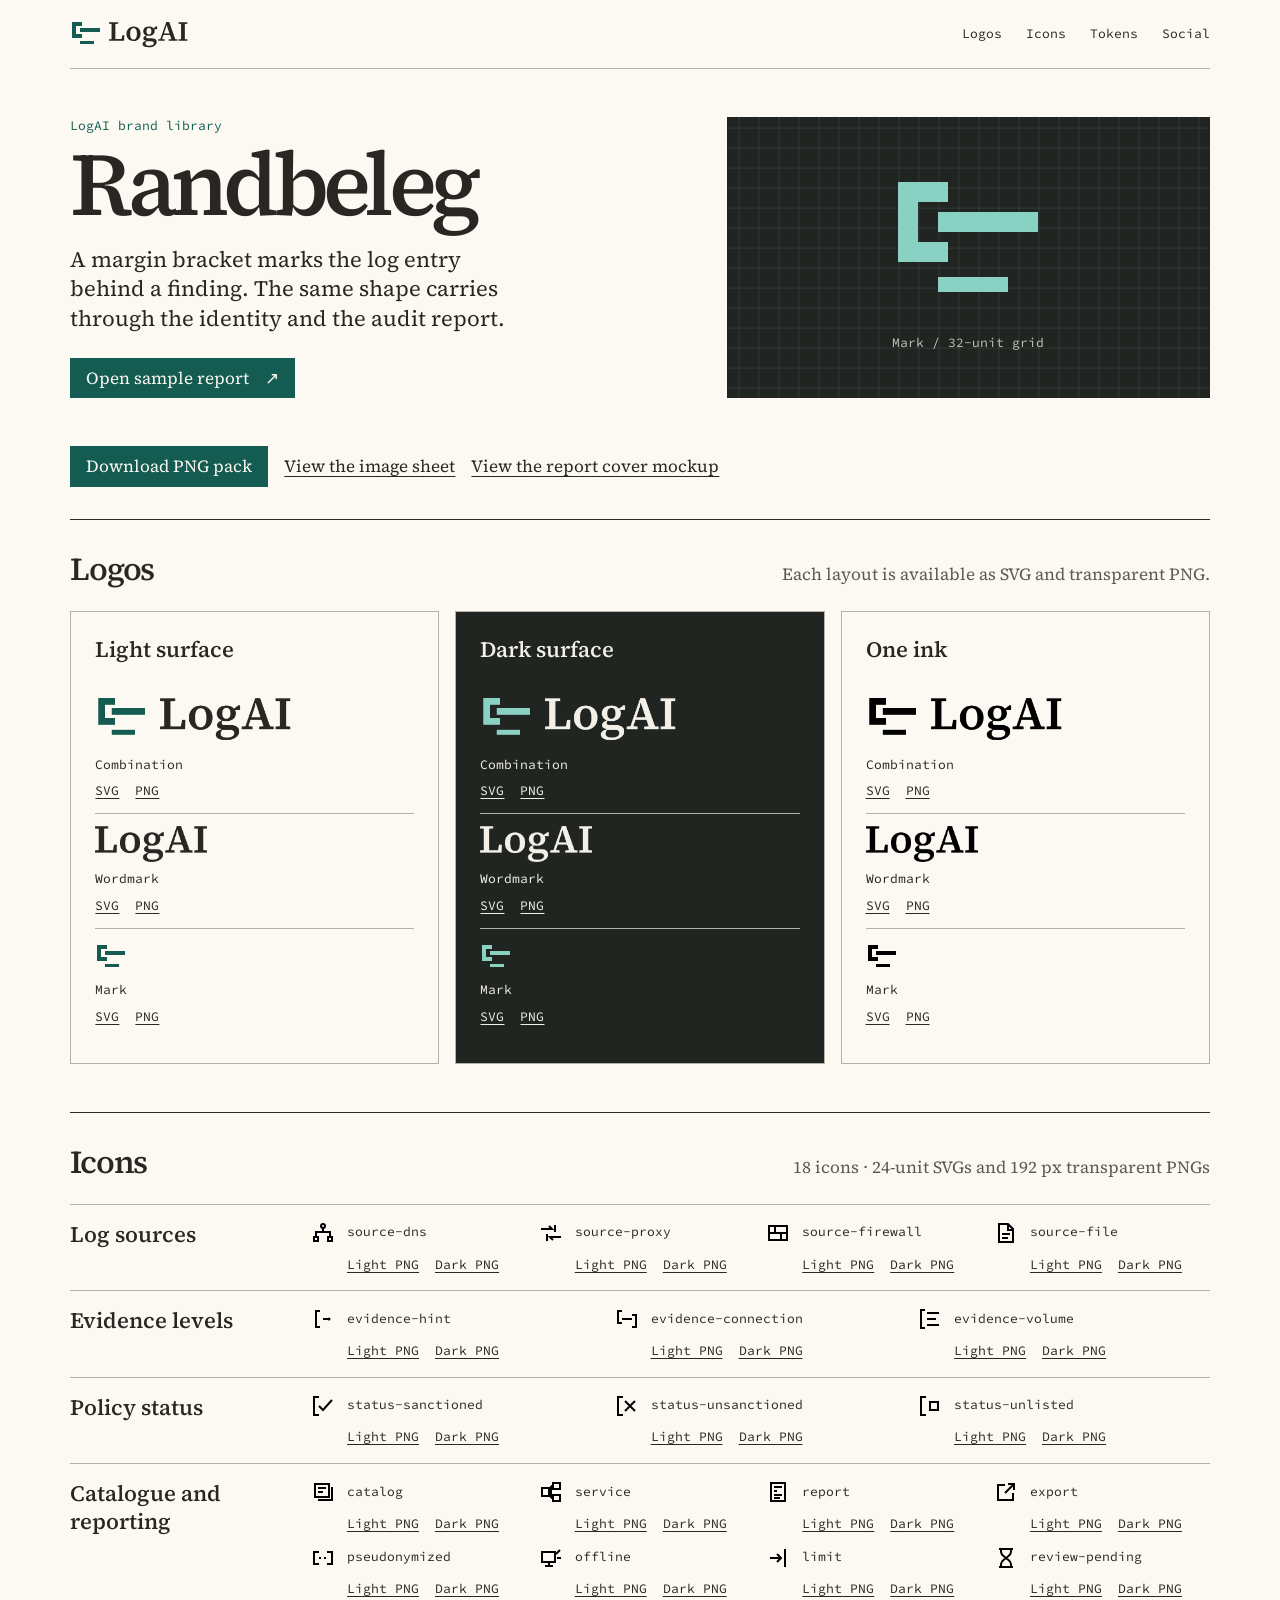
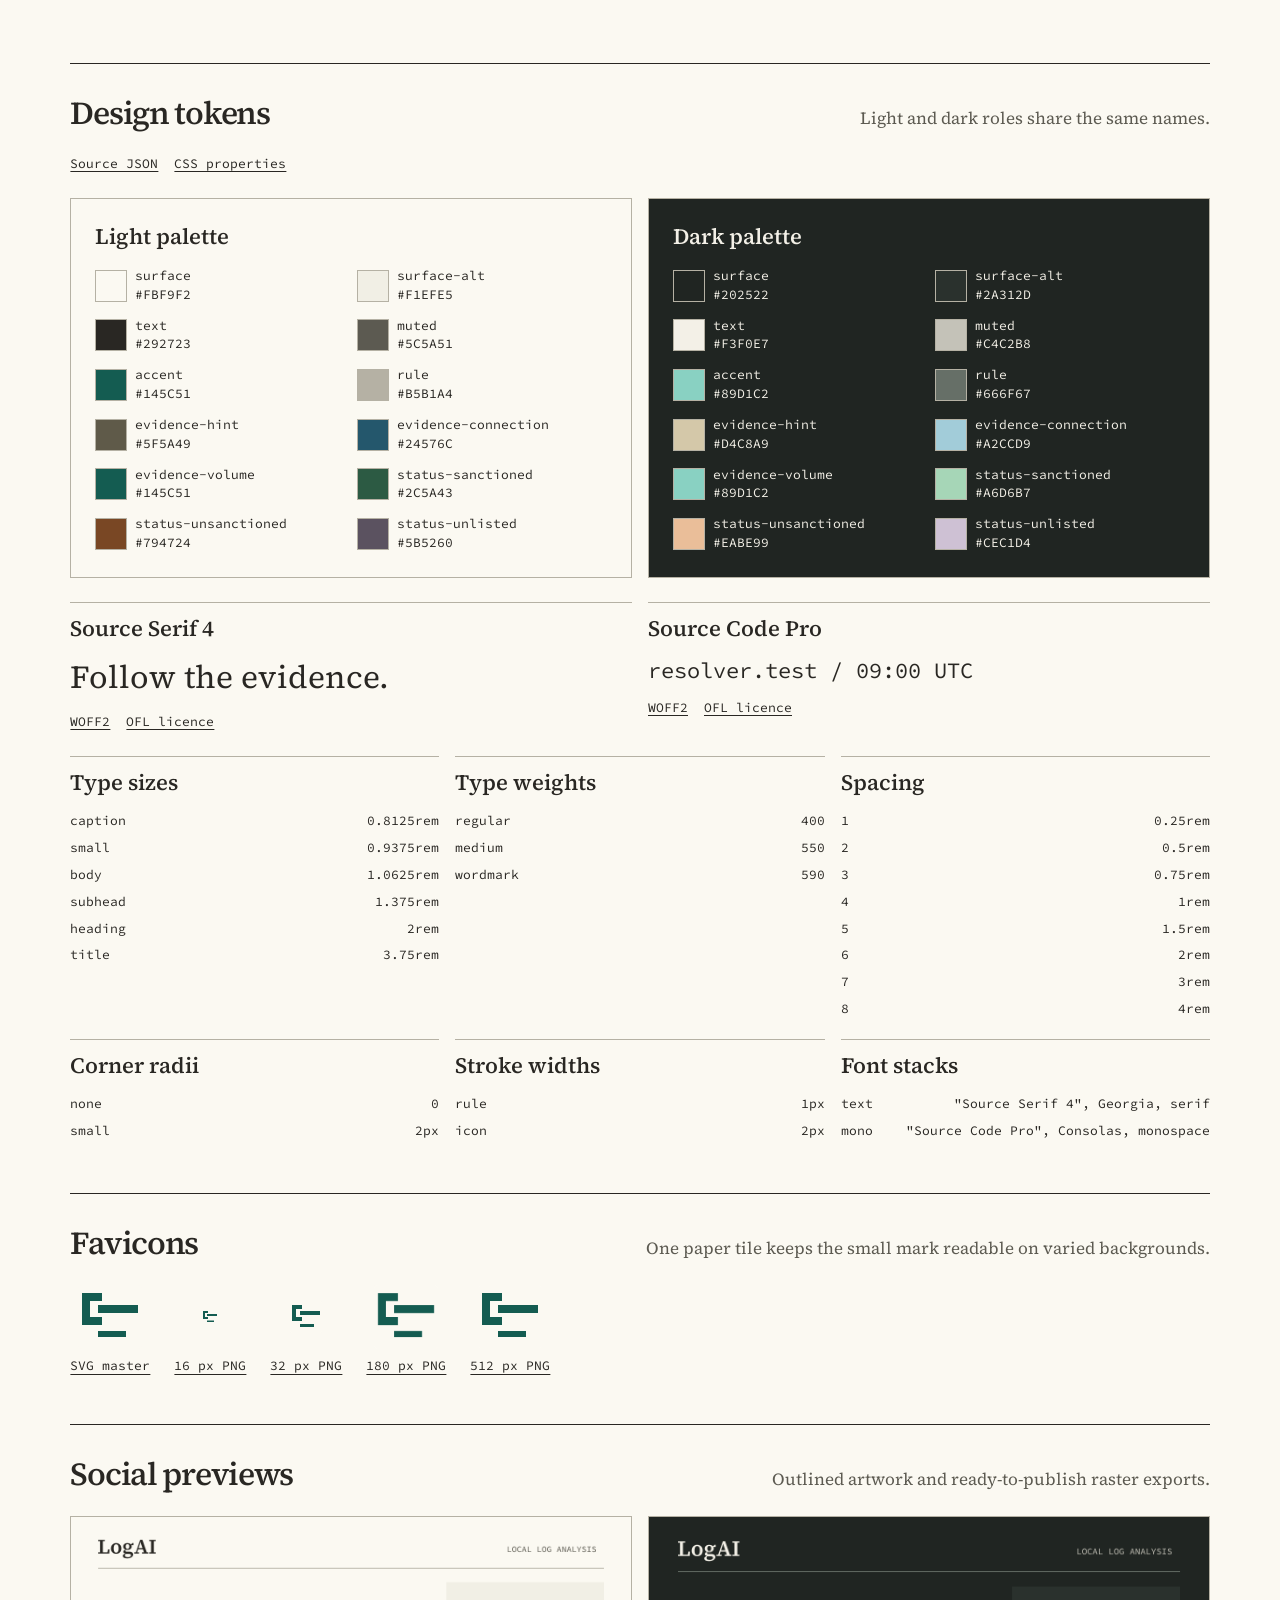
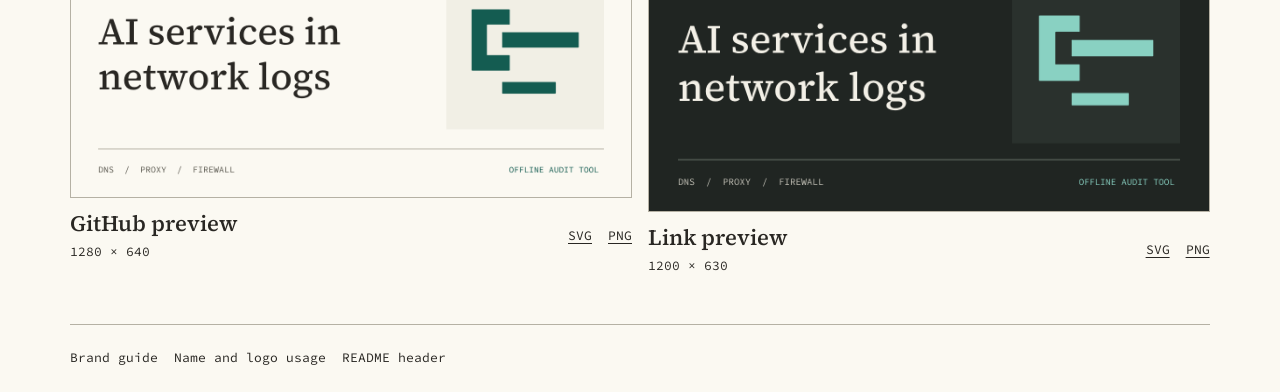
==== commit 67fd6d17: "feat(brand): publish transparent PNG assets and an offline image pack Signed-off-by: OpenAI Codex <n" ====
--- a/brand/preview/index.html
+++ b/brand/preview/index.html
@@ -32,53 +32,148 @@
           <span>Mark / 32-unit grid</span>
         </div>
       </header>
+      <div class="asset-downloads">
+        <a class="action" href="../exports/logai-randbeleg-png.zip" download>Download PNG pack</a>
+        <a href="randbeleg-assets.png">View the image sheet</a>
+        <a href="report-cover-mockup.png">View the report cover mockup</a>
+      </div>
     <section id="logos" aria-labelledby="logos-title">
-      <header class="section-head"><h2 id="logos-title">Logos</h2><p>Open any specimen for its SVG source.</p></header>
+      <header class="section-head"><h2 id="logos-title">Logos</h2><p>Each layout is available as SVG and transparent PNG.</p></header>
       <div class="logos">
         <article class="logo-card light"><h3>Light surface</h3>
-          <a class="logo-sample" href="../logo/logai-logo-light.svg"><img src="../logo/logai-logo-light.svg" alt="" width="198" height="60"><span>Combination ↗</span></a>
-          <a class="logo-sample" href="../logo/logai-wordmark-light.svg"><img src="../logo/logai-wordmark-light.svg" alt="" width="112" height="36"><span>Wordmark ↗</span></a>
-          <a class="logo-sample" href="../logo/logai-mark-light.svg"><img src="../logo/logai-mark-light.svg" alt="" width="32" height="32"><span>Mark ↗</span></a>
+          <div class="logo-sample">
+            <img src="../logo/logai-logo-light.png" alt="" width="198" height="60">
+            <span>Combination</span>
+            <div class="downloads"><a href="../logo/logai-logo-light.svg" aria-label="logo light SVG">SVG</a><a href="../logo/logai-logo-light.png" aria-label="logo light PNG" download>PNG</a></div>
+          </div>
+          <div class="logo-sample">
+            <img src="../logo/logai-wordmark-light.png" alt="" width="112" height="36">
+            <span>Wordmark</span>
+            <div class="downloads"><a href="../logo/logai-wordmark-light.svg" aria-label="wordmark light SVG">SVG</a><a href="../logo/logai-wordmark-light.png" aria-label="wordmark light PNG" download>PNG</a></div>
+          </div>
+          <div class="logo-sample">
+            <img src="../logo/logai-mark-light.png" alt="" width="32" height="32">
+            <span>Mark</span>
+            <div class="downloads"><a href="../logo/logai-mark-light.svg" aria-label="mark light SVG">SVG</a><a href="../logo/logai-mark-light.png" aria-label="mark light PNG" download>PNG</a></div>
+          </div>
         </article>
         <article class="logo-card dark"><h3>Dark surface</h3>
-          <a class="logo-sample" href="../logo/logai-logo-dark.svg"><img src="../logo/logai-logo-dark.svg" alt="" width="198" height="60"><span>Combination ↗</span></a>
-          <a class="logo-sample" href="../logo/logai-wordmark-dark.svg"><img src="../logo/logai-wordmark-dark.svg" alt="" width="112" height="36"><span>Wordmark ↗</span></a>
-          <a class="logo-sample" href="../logo/logai-mark-dark.svg"><img src="../logo/logai-mark-dark.svg" alt="" width="32" height="32"><span>Mark ↗</span></a>
+          <div class="logo-sample">
+            <img src="../logo/logai-logo-dark.png" alt="" width="198" height="60">
+            <span>Combination</span>
+            <div class="downloads"><a href="../logo/logai-logo-dark.svg" aria-label="logo dark SVG">SVG</a><a href="../logo/logai-logo-dark.png" aria-label="logo dark PNG" download>PNG</a></div>
+          </div>
+          <div class="logo-sample">
+            <img src="../logo/logai-wordmark-dark.png" alt="" width="112" height="36">
+            <span>Wordmark</span>
+            <div class="downloads"><a href="../logo/logai-wordmark-dark.svg" aria-label="wordmark dark SVG">SVG</a><a href="../logo/logai-wordmark-dark.png" aria-label="wordmark dark PNG" download>PNG</a></div>
+          </div>
+          <div class="logo-sample">
+            <img src="../logo/logai-mark-dark.png" alt="" width="32" height="32">
+            <span>Mark</span>
+            <div class="downloads"><a href="../logo/logai-mark-dark.svg" aria-label="mark dark SVG">SVG</a><a href="../logo/logai-mark-dark.png" aria-label="mark dark PNG" download>PNG</a></div>
+          </div>
         </article>
         <article class="logo-card mono"><h3>One ink</h3>
-          <a class="logo-sample" href="../logo/logai-logo-mono.svg"><img src="../logo/logai-logo-mono.svg" alt="" width="198" height="60"><span>Combination ↗</span></a>
-          <a class="logo-sample" href="../logo/logai-wordmark-mono.svg"><img src="../logo/logai-wordmark-mono.svg" alt="" width="112" height="36"><span>Wordmark ↗</span></a>
-          <a class="logo-sample" href="../logo/logai-mark-mono.svg"><img src="../logo/logai-mark-mono.svg" alt="" width="32" height="32"><span>Mark ↗</span></a>
+          <div class="logo-sample">
+            <img src="../logo/logai-logo-mono.png" alt="" width="198" height="60">
+            <span>Combination</span>
+            <div class="downloads"><a href="../logo/logai-logo-mono.svg" aria-label="logo mono SVG">SVG</a><a href="../logo/logai-logo-mono.png" aria-label="logo mono PNG" download>PNG</a></div>
+          </div>
+          <div class="logo-sample">
+            <img src="../logo/logai-wordmark-mono.png" alt="" width="112" height="36">
+            <span>Wordmark</span>
+            <div class="downloads"><a href="../logo/logai-wordmark-mono.svg" aria-label="wordmark mono SVG">SVG</a><a href="../logo/logai-wordmark-mono.png" aria-label="wordmark mono PNG" download>PNG</a></div>
+          </div>
+          <div class="logo-sample">
+            <img src="../logo/logai-mark-mono.png" alt="" width="32" height="32">
+            <span>Mark</span>
+            <div class="downloads"><a href="../logo/logai-mark-mono.svg" aria-label="mark mono SVG">SVG</a><a href="../logo/logai-mark-mono.png" aria-label="mark mono PNG" download>PNG</a></div>
+          </div>
         </article>
       </div>
     </section>
     <section id="icons" aria-labelledby="icons-title">
-      <header class="section-head"><h2 id="icons-title">Icons</h2><p>18 individual SVGs · 24-unit grid · 2-unit stroke</p></header>
+      <header class="section-head"><h2 id="icons-title">Icons</h2><p>18 icons · 24-unit SVGs and 192 px transparent PNGs</p></header>
       <div class="icon-group"><h3>Log sources</h3><ul>
-            <li><a href="../icons/source-dns.svg"><img src="../icons/source-dns.svg" alt="" width="24" height="24"><code>source-dns</code></a></li>
-            <li><a href="../icons/source-proxy.svg"><img src="../icons/source-proxy.svg" alt="" width="24" height="24"><code>source-proxy</code></a></li>
-            <li><a href="../icons/source-firewall.svg"><img src="../icons/source-firewall.svg" alt="" width="24" height="24"><code>source-firewall</code></a></li>
-            <li><a href="../icons/source-file.svg"><img src="../icons/source-file.svg" alt="" width="24" height="24"><code>source-file</code></a></li>
+            <li>
+              <a href="../icons/source-dns.svg"><img src="../icons/source-dns.svg" alt="" width="24" height="24"><code>source-dns</code></a>
+              <div class="downloads icon-formats"><a href="../icons/png/light/source-dns.png" aria-label="source-dns PNG for light surfaces" download>Light PNG</a><a href="../icons/png/dark/source-dns.png" aria-label="source-dns PNG for dark surfaces" download>Dark PNG</a></div>
+            </li>
+            <li>
+              <a href="../icons/source-proxy.svg"><img src="../icons/source-proxy.svg" alt="" width="24" height="24"><code>source-proxy</code></a>
+              <div class="downloads icon-formats"><a href="../icons/png/light/source-proxy.png" aria-label="source-proxy PNG for light surfaces" download>Light PNG</a><a href="../icons/png/dark/source-proxy.png" aria-label="source-proxy PNG for dark surfaces" download>Dark PNG</a></div>
+            </li>
+            <li>
+              <a href="../icons/source-firewall.svg"><img src="../icons/source-firewall.svg" alt="" width="24" height="24"><code>source-firewall</code></a>
+              <div class="downloads icon-formats"><a href="../icons/png/light/source-firewall.png" aria-label="source-firewall PNG for light surfaces" download>Light PNG</a><a href="../icons/png/dark/source-firewall.png" aria-label="source-firewall PNG for dark surfaces" download>Dark PNG</a></div>
+            </li>
+            <li>
+              <a href="../icons/source-file.svg"><img src="../icons/source-file.svg" alt="" width="24" height="24"><code>source-file</code></a>
+              <div class="downloads icon-formats"><a href="../icons/png/light/source-file.png" aria-label="source-file PNG for light surfaces" download>Light PNG</a><a href="../icons/png/dark/source-file.png" aria-label="source-file PNG for dark surfaces" download>Dark PNG</a></div>
+            </li>
       </ul></div>
       <div class="icon-group"><h3>Evidence levels</h3><ul>
-            <li><a href="../icons/evidence-hint.svg"><img src="../icons/evidence-hint.svg" alt="" width="24" height="24"><code>evidence-hint</code></a></li>
-            <li><a href="../icons/evidence-connection.svg"><img src="../icons/evidence-connection.svg" alt="" width="24" height="24"><code>evidence-connection</code></a></li>
-            <li><a href="../icons/evidence-volume.svg"><img src="../icons/evidence-volume.svg" alt="" width="24" height="24"><code>evidence-volume</code></a></li>
+            <li>
+              <a href="../icons/evidence-hint.svg"><img src="../icons/evidence-hint.svg" alt="" width="24" height="24"><code>evidence-hint</code></a>
+              <div class="downloads icon-formats"><a href="../icons/png/light/evidence-hint.png" aria-label="evidence-hint PNG for light surfaces" download>Light PNG</a><a href="../icons/png/dark/evidence-hint.png" aria-label="evidence-hint PNG for dark surfaces" download>Dark PNG</a></div>
+            </li>
+            <li>
+              <a href="../icons/evidence-connection.svg"><img src="../icons/evidence-connection.svg" alt="" width="24" height="24"><code>evidence-connection</code></a>
+              <div class="downloads icon-formats"><a href="../icons/png/light/evidence-connection.png" aria-label="evidence-connection PNG for light surfaces" download>Light PNG</a><a href="../icons/png/dark/evidence-connection.png" aria-label="evidence-connection PNG for dark surfaces" download>Dark PNG</a></div>
+            </li>
+            <li>
+              <a href="../icons/evidence-volume.svg"><img src="../icons/evidence-volume.svg" alt="" width="24" height="24"><code>evidence-volume</code></a>
+              <div class="downloads icon-formats"><a href="../icons/png/light/evidence-volume.png" aria-label="evidence-volume PNG for light surfaces" download>Light PNG</a><a href="../icons/png/dark/evidence-volume.png" aria-label="evidence-volume PNG for dark surfaces" download>Dark PNG</a></div>
+            </li>
       </ul></div>
       <div class="icon-group"><h3>Policy status</h3><ul>
-            <li><a href="../icons/status-sanctioned.svg"><img src="../icons/status-sanctioned.svg" alt="" width="24" height="24"><code>status-sanctioned</code></a></li>
-            <li><a href="../icons/status-unsanctioned.svg"><img src="../icons/status-unsanctioned.svg" alt="" width="24" height="24"><code>status-unsanctioned</code></a></li>
-            <li><a href="../icons/status-unlisted.svg"><img src="../icons/status-unlisted.svg" alt="" width="24" height="24"><code>status-unlisted</code></a></li>
+            <li>
+              <a href="../icons/status-sanctioned.svg"><img src="../icons/status-sanctioned.svg" alt="" width="24" height="24"><code>status-sanctioned</code></a>
+              <div class="downloads icon-formats"><a href="../icons/png/light/status-sanctioned.png" aria-label="status-sanctioned PNG for light surfaces" download>Light PNG</a><a href="../icons/png/dark/status-sanctioned.png" aria-label="status-sanctioned PNG for dark surfaces" download>Dark PNG</a></div>
+            </li>
+            <li>
+              <a href="../icons/status-unsanctioned.svg"><img src="../icons/status-unsanctioned.svg" alt="" width="24" height="24"><code>status-unsanctioned</code></a>
+              <div class="downloads icon-formats"><a href="../icons/png/light/status-unsanctioned.png" aria-label="status-unsanctioned PNG for light surfaces" download>Light PNG</a><a href="../icons/png/dark/status-unsanctioned.png" aria-label="status-unsanctioned PNG for dark surfaces" download>Dark PNG</a></div>
+            </li>
+            <li>
+              <a href="../icons/status-unlisted.svg"><img src="../icons/status-unlisted.svg" alt="" width="24" height="24"><code>status-unlisted</code></a>
+              <div class="downloads icon-formats"><a href="../icons/png/light/status-unlisted.png" aria-label="status-unlisted PNG for light surfaces" download>Light PNG</a><a href="../icons/png/dark/status-unlisted.png" aria-label="status-unlisted PNG for dark surfaces" download>Dark PNG</a></div>
+            </li>
       </ul></div>
       <div class="icon-group"><h3>Catalogue and reporting</h3><ul>
-            <li><a href="../icons/catalog.svg"><img src="../icons/catalog.svg" alt="" width="24" height="24"><code>catalog</code></a></li>
-            <li><a href="../icons/service.svg"><img src="../icons/service.svg" alt="" width="24" height="24"><code>service</code></a></li>
-            <li><a href="../icons/report.svg"><img src="../icons/report.svg" alt="" width="24" height="24"><code>report</code></a></li>
-            <li><a href="../icons/export.svg"><img src="../icons/export.svg" alt="" width="24" height="24"><code>export</code></a></li>
-            <li><a href="../icons/pseudonymized.svg"><img src="../icons/pseudonymized.svg" alt="" width="24" height="24"><code>pseudonymized</code></a></li>
-            <li><a href="../icons/offline.svg"><img src="../icons/offline.svg" alt="" width="24" height="24"><code>offline</code></a></li>
-            <li><a href="../icons/limit.svg"><img src="../icons/limit.svg" alt="" width="24" height="24"><code>limit</code></a></li>
-            <li><a href="../icons/review-pending.svg"><img src="../icons/review-pending.svg" alt="" width="24" height="24"><code>review-pending</code></a></li>
+            <li>
+              <a href="../icons/catalog.svg"><img src="../icons/catalog.svg" alt="" width="24" height="24"><code>catalog</code></a>
+              <div class="downloads icon-formats"><a href="../icons/png/light/catalog.png" aria-label="catalog PNG for light surfaces" download>Light PNG</a><a href="../icons/png/dark/catalog.png" aria-label="catalog PNG for dark surfaces" download>Dark PNG</a></div>
+            </li>
+            <li>
+              <a href="../icons/service.svg"><img src="../icons/service.svg" alt="" width="24" height="24"><code>service</code></a>
+              <div class="downloads icon-formats"><a href="../icons/png/light/service.png" aria-label="service PNG for light surfaces" download>Light PNG</a><a href="../icons/png/dark/service.png" aria-label="service PNG for dark surfaces" download>Dark PNG</a></div>
+            </li>
+            <li>
+              <a href="../icons/report.svg"><img src="../icons/report.svg" alt="" width="24" height="24"><code>report</code></a>
+              <div class="downloads icon-formats"><a href="../icons/png/light/report.png" aria-label="report PNG for light surfaces" download>Light PNG</a><a href="../icons/png/dark/report.png" aria-label="report PNG for dark surfaces" download>Dark PNG</a></div>
+            </li>
+            <li>
+              <a href="../icons/export.svg"><img src="../icons/export.svg" alt="" width="24" height="24"><code>export</code></a>
+              <div class="downloads icon-formats"><a href="../icons/png/light/export.png" aria-label="export PNG for light surfaces" download>Light PNG</a><a href="../icons/png/dark/export.png" aria-label="export PNG for dark surfaces" download>Dark PNG</a></div>
+            </li>
+            <li>
+              <a href="../icons/pseudonymized.svg"><img src="../icons/pseudonymized.svg" alt="" width="24" height="24"><code>pseudonymized</code></a>
+              <div class="downloads icon-formats"><a href="../icons/png/light/pseudonymized.png" aria-label="pseudonymized PNG for light surfaces" download>Light PNG</a><a href="../icons/png/dark/pseudonymized.png" aria-label="pseudonymized PNG for dark surfaces" download>Dark PNG</a></div>
+            </li>
+            <li>
+              <a href="../icons/offline.svg"><img src="../icons/offline.svg" alt="" width="24" height="24"><code>offline</code></a>
+              <div class="downloads icon-formats"><a href="../icons/png/light/offline.png" aria-label="offline PNG for light surfaces" download>Light PNG</a><a href="../icons/png/dark/offline.png" aria-label="offline PNG for dark surfaces" download>Dark PNG</a></div>
+            </li>
+            <li>
+              <a href="../icons/limit.svg"><img src="../icons/limit.svg" alt="" width="24" height="24"><code>limit</code></a>
+              <div class="downloads icon-formats"><a href="../icons/png/light/limit.png" aria-label="limit PNG for light surfaces" download>Light PNG</a><a href="../icons/png/dark/limit.png" aria-label="limit PNG for dark surfaces" download>Dark PNG</a></div>
+            </li>
+            <li>
+              <a href="../icons/review-pending.svg"><img src="../icons/review-pending.svg" alt="" width="24" height="24"><code>review-pending</code></a>
+              <div class="downloads icon-formats"><a href="../icons/png/light/review-pending.png" aria-label="review-pending PNG for light surfaces" download>Light PNG</a><a href="../icons/png/dark/review-pending.png" aria-label="review-pending PNG for dark surfaces" download>Dark PNG</a></div>
+            </li>
       </ul></div>
     </section>
     <section id="tokens" aria-labelledby="tokens-title">
--- a/brand/preview/styles.css
+++ b/brand/preview/styles.css
@@ -22,7 +22,7 @@
 nav, footer, .downloads { flex-wrap: wrap; }
 nav { gap: var(--logai-space-5); }
 nav a, footer a { text-decoration: none; }
-nav a:hover, footer a:hover, .logo-sample:hover span { text-decoration: underline; }
+nav a:hover, footer a:hover { text-decoration: underline; }
 .hero { display: grid; grid-template-columns: 1.2fr 1fr; align-items: stretch; gap: clamp(2rem, 6vw, 5rem); padding-block: var(--logai-space-7); }
 .intro { align-self: center; }
 .kicker { color: var(--logai-accent); }
@@ -55,6 +55,9 @@
 .icon-group ul, .palette ul { list-style: none; padding: 0; display: grid; gap: var(--logai-space-3); }
 .icon-group ul { grid-template-columns: repeat(auto-fit,minmax(min(100%, 200px),1fr)); }
 .icon-group a { display: inline-flex; align-items: center; gap: var(--logai-space-3); text-decoration: none; }
+.icon-formats { margin: var(--logai-space-1) 0 0 36px; }
+.icon-formats a { text-decoration: underline; }
+.asset-downloads { display: flex; align-items: center; flex-wrap: wrap; gap: var(--logai-space-4); margin-bottom: var(--logai-space-6); }
 .icon-group a:hover code { text-decoration: underline; }
 .downloads { justify-content: flex-start; }
 .palettes, .types, .dimensions { margin-top: var(--logai-space-5); }
